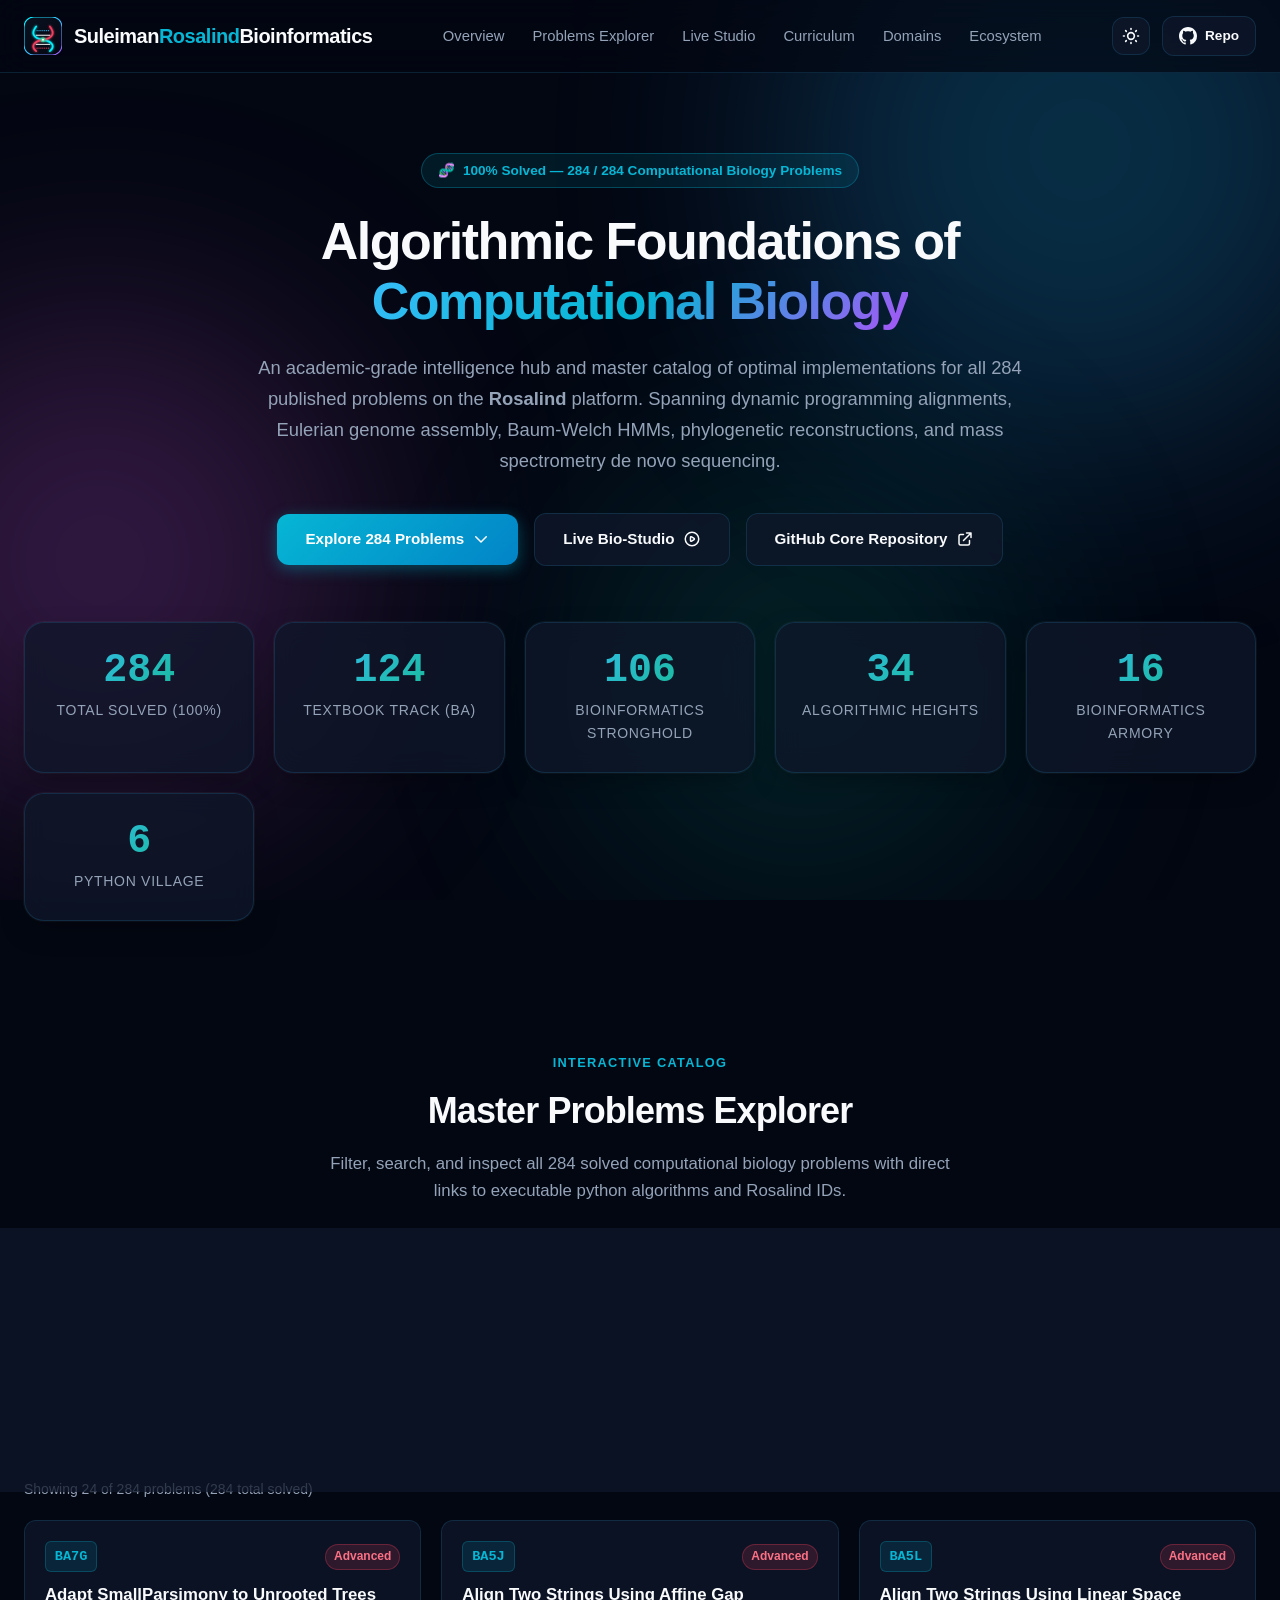
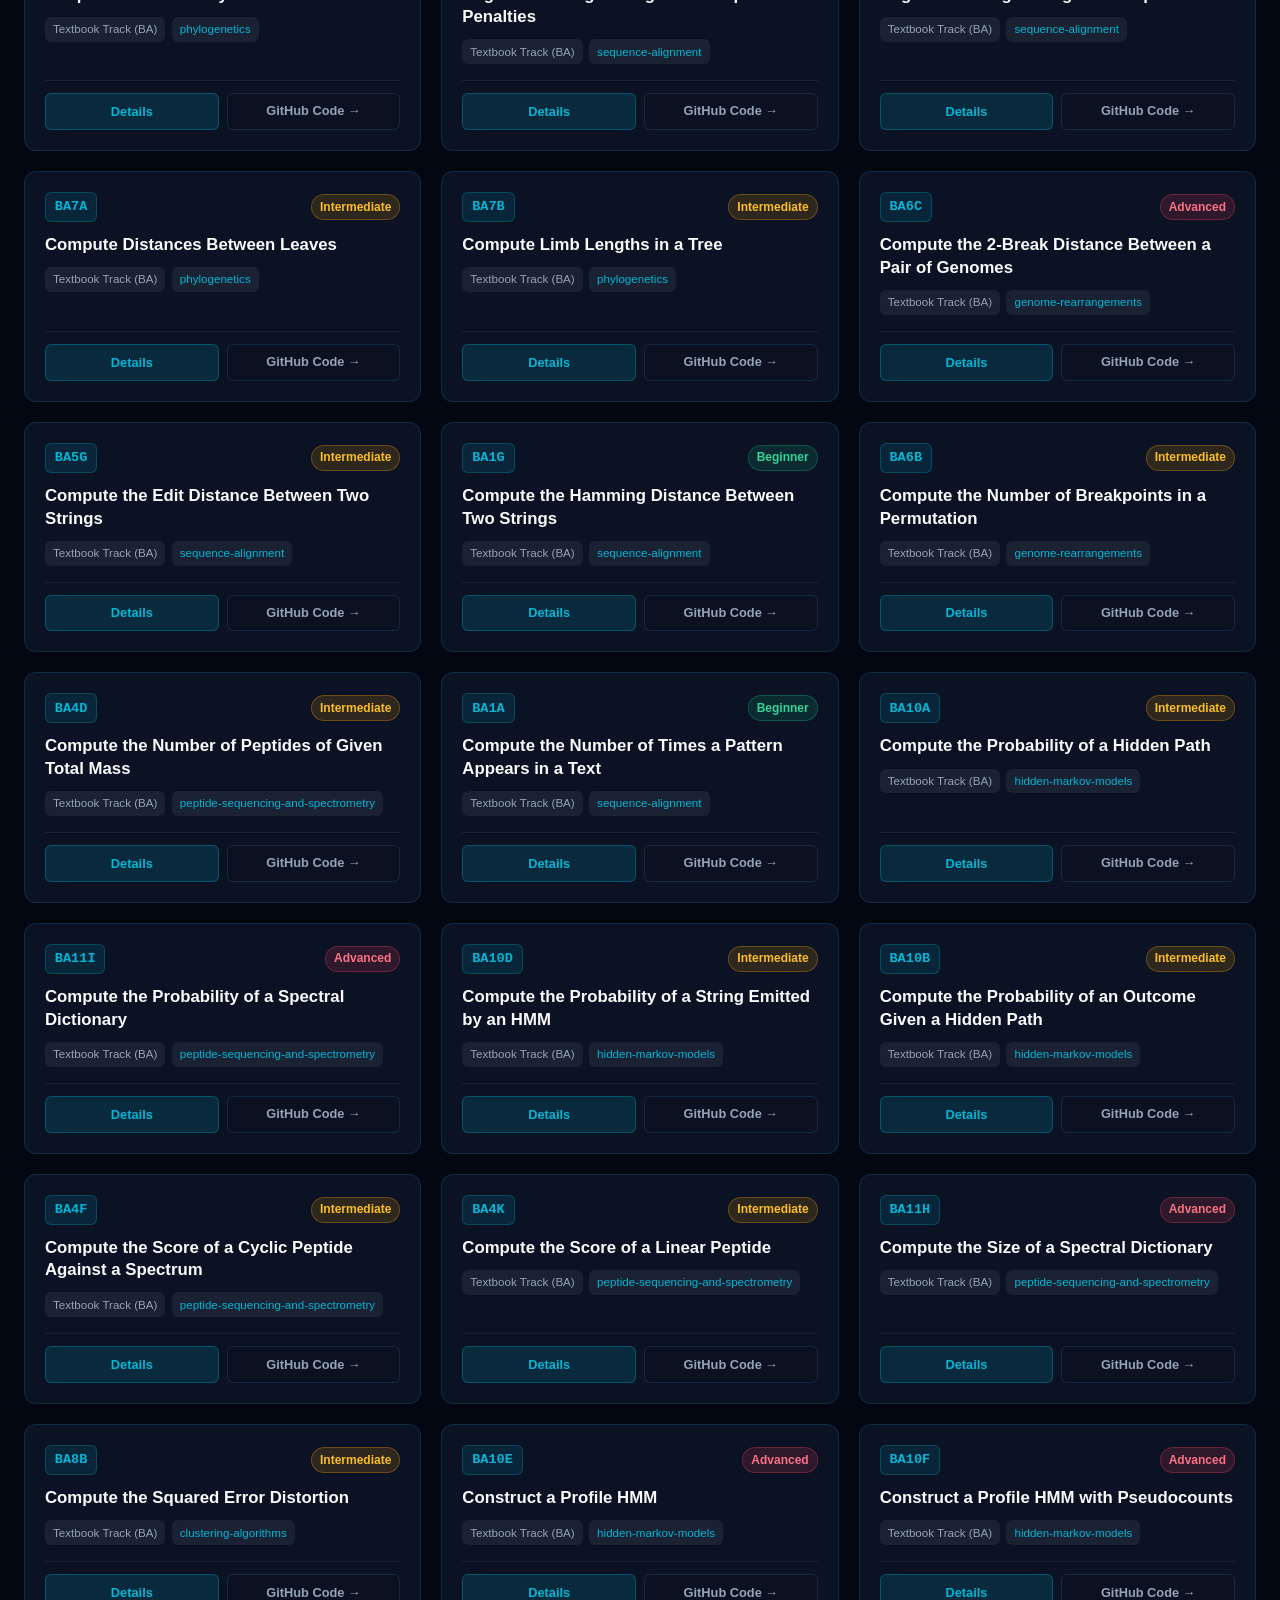
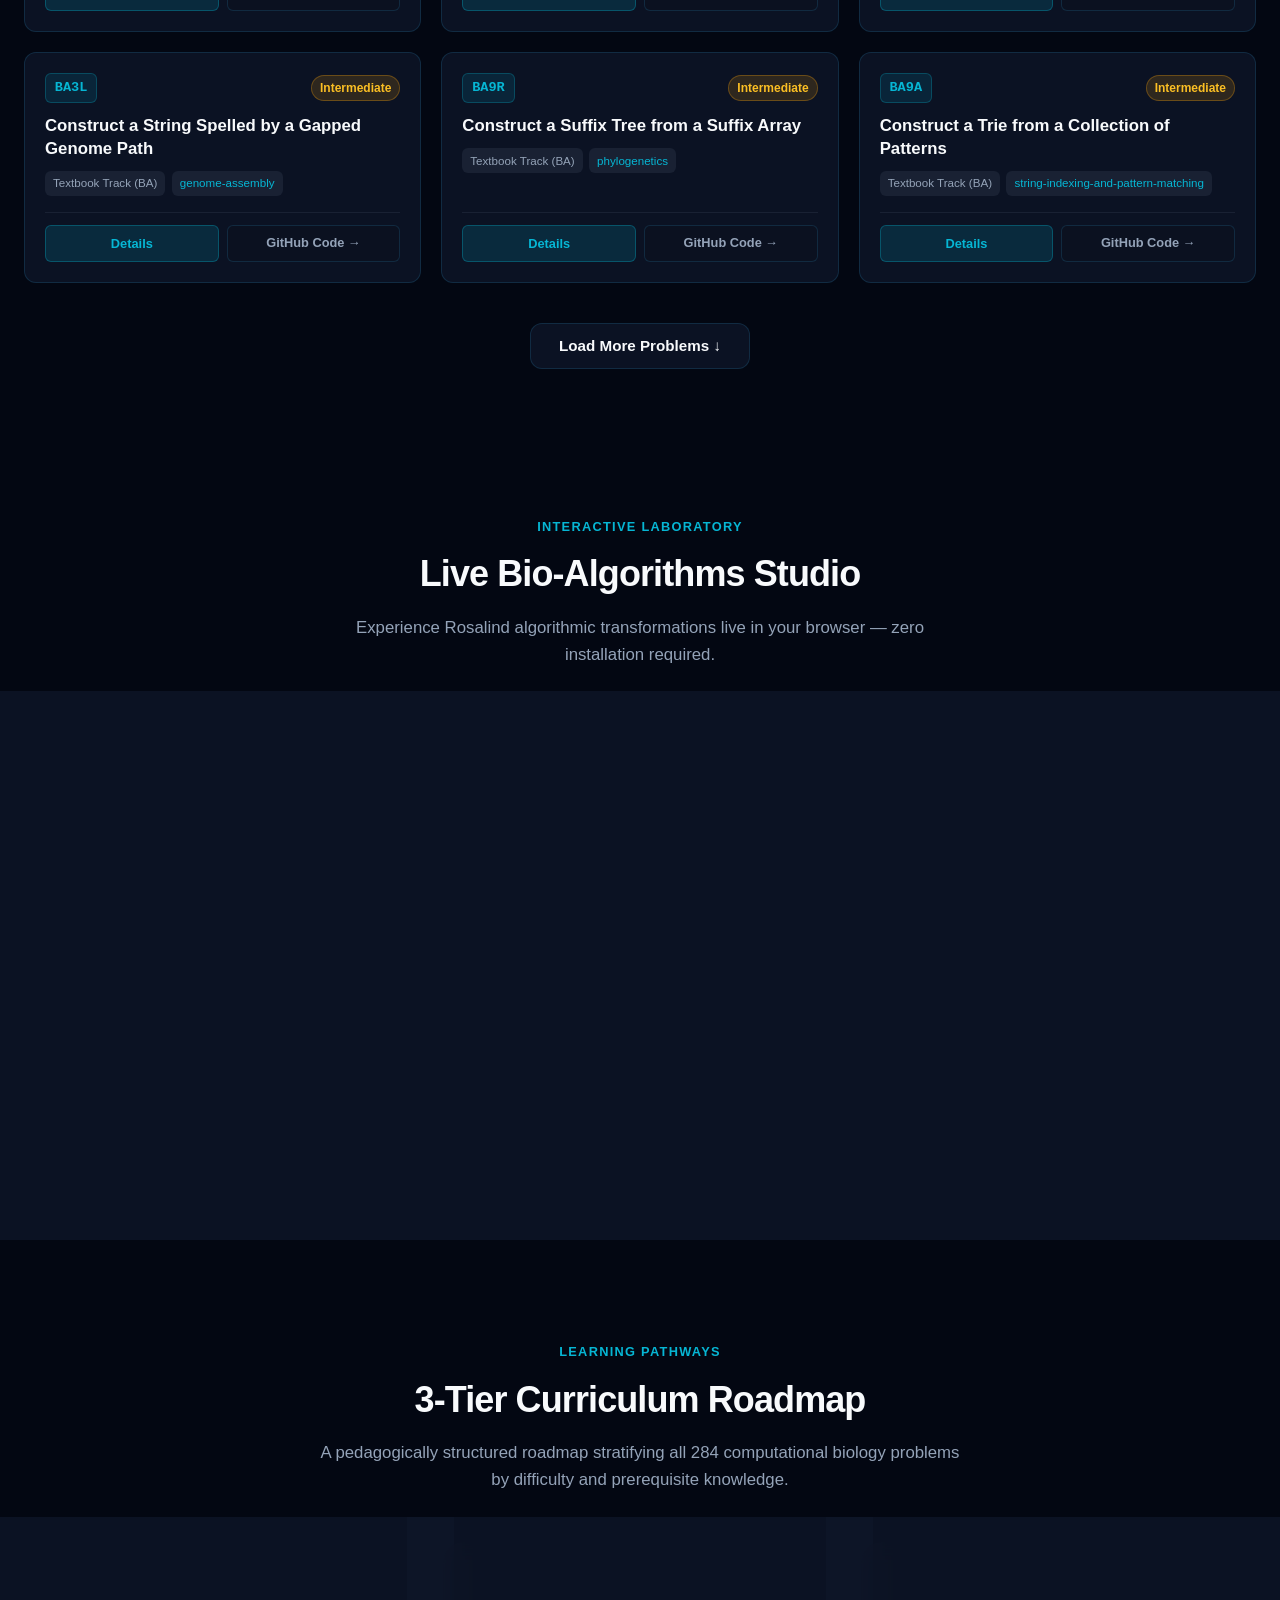
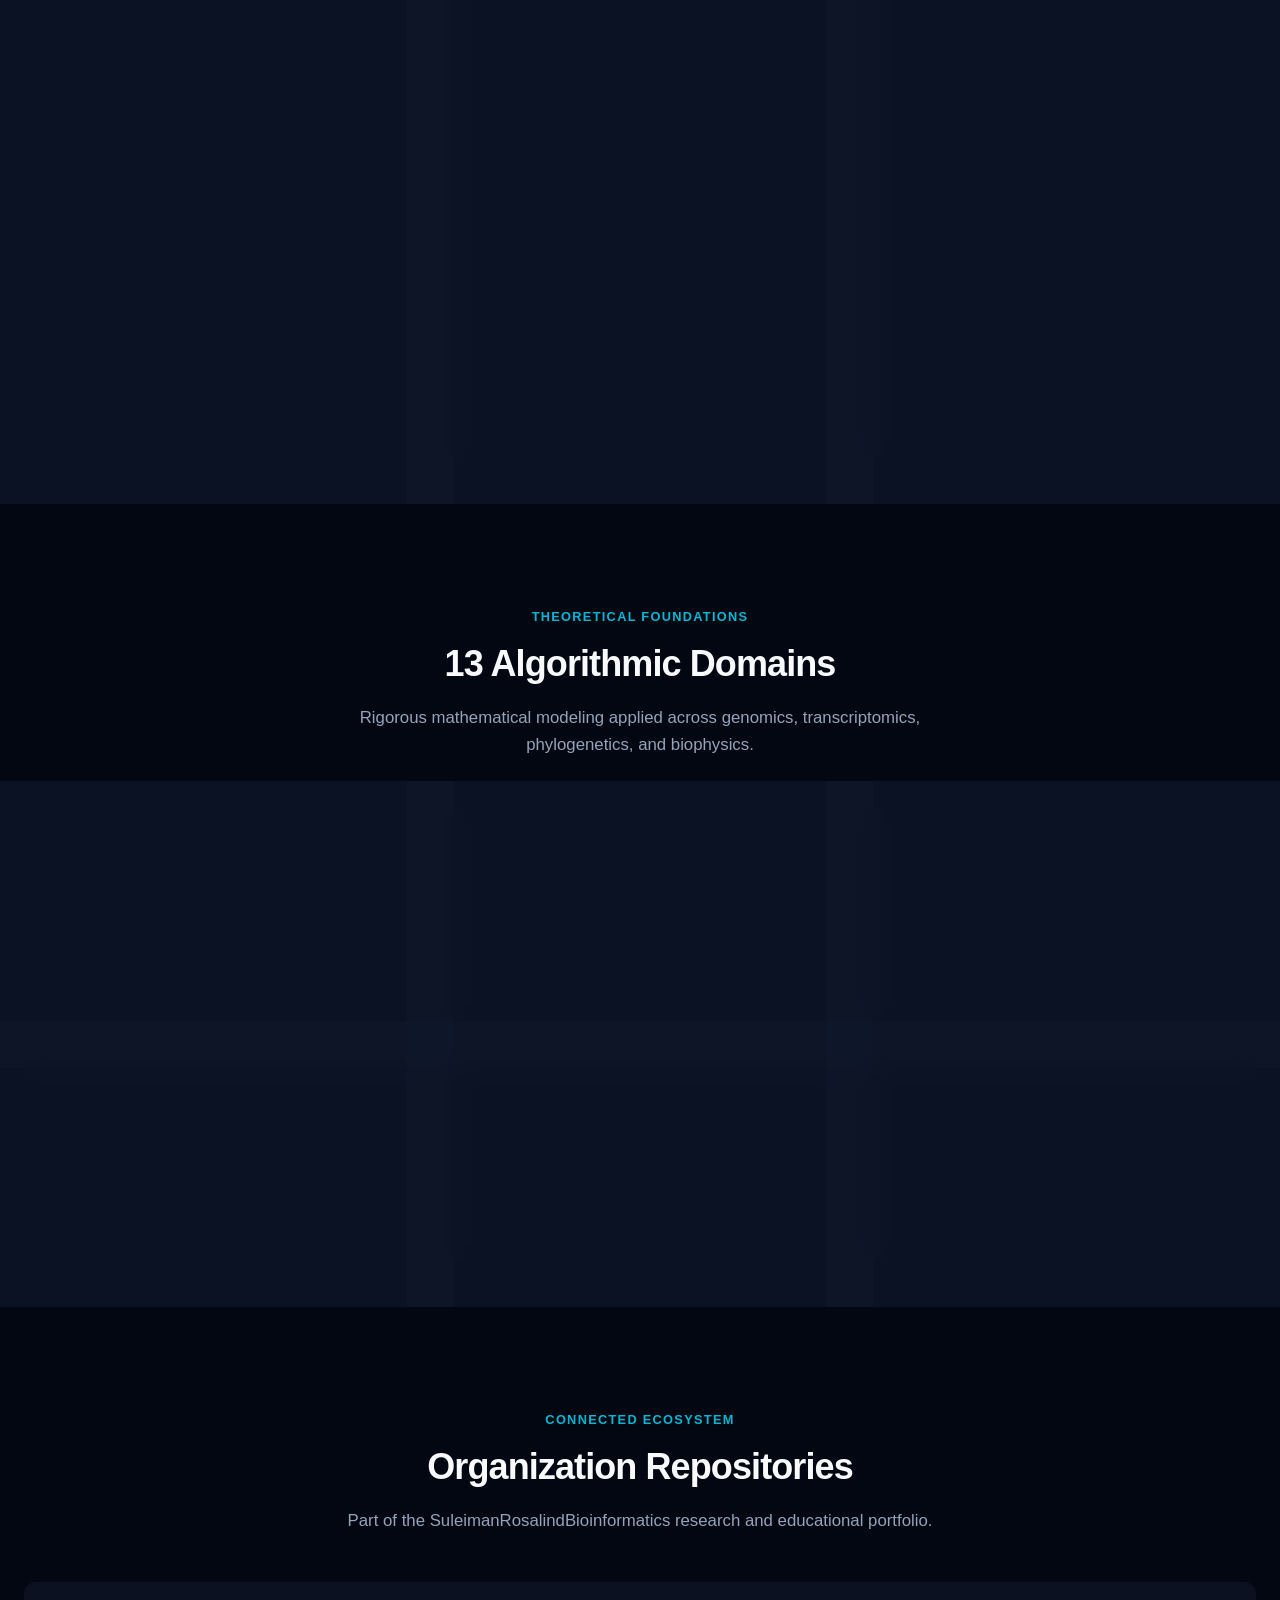
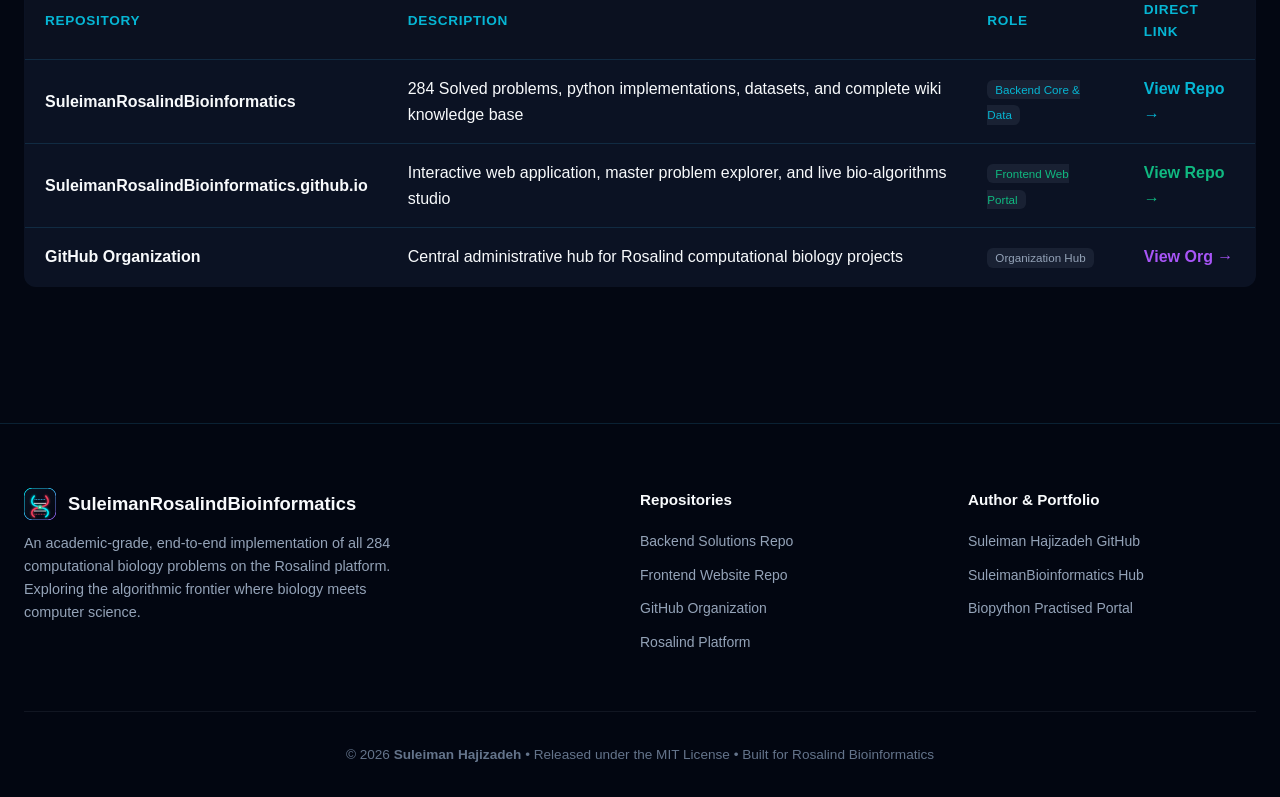
==== index.html @ 71e970ef "feat: initial commit of SuleimanRosalindBioinformatics interactive web portal" ====
<!DOCTYPE html>
<html lang="en" data-theme="dark">
<head>
  <meta charset="UTF-8" />
  <meta name="viewport" content="width=device-width, initial-scale=1.0" />
  <title>SuleimanRosalindBioinformatics | Algorithmic Foundations of Computational Biology</title>
  
  <meta name="description" content="Academic-grade solutions to all 284 published computational biology problems on the Rosalind platform — dynamic programming, De Bruijn genome assembly, Baum-Welch HMMs, and mass spectrometry." />
  <meta name="keywords" content="Rosalind, Bioinformatics, Computational Biology, Algorithms, Dynamic Programming, Sequence Alignment, Genome Assembly, Hidden Markov Models, Phylogenetics, Python, Suleiman Hajizadeh" />
  <meta name="author" content="Suleiman Hajizadeh" />

  <!-- Open Graph / Meta -->
  <meta property="og:type" content="website" />
  <meta property="og:title" content="SuleimanRosalindBioinformatics | 284/284 Solved Problems" />
  <meta property="og:description" content="Academic-grade repository and interactive intelligence hub for all 284 Rosalind computational biology challenges." />
  <meta property="og:url" content="https://suleimanrosalindbioinformatics.github.io/" />
  <meta property="og:image" content="assets/logo.svg" />

  <!-- Icons -->
  <link rel="icon" type="image/svg+xml" href="favicon.svg" />
  <link rel="icon" type="image/png" sizes="64x64" href="favicon.png" />
  <link rel="apple-touch-icon" sizes="180x180" href="apple-touch-icon.png" />
  <link rel="manifest" href="manifest.json" />

  <!-- Stylesheet -->
  <link rel="stylesheet" href="css/style.css" />
</head>
<body>
  <!-- Ambient Atmosphere -->
  <div class="bg-atmosphere" aria-hidden="true">
    <div class="glow-orb orb-1"></div>
    <div class="glow-orb orb-2"></div>
    <div class="glow-orb orb-3"></div>
  </div>

  <!-- Header & Navigation -->
  <header class="navbar">
    <div class="container navbar-inner">
      <a href="#hero" class="brand-link" aria-label="SuleimanRosalindBioinformatics Home">
        <img src="assets/logo-icon.svg" alt="SuleimanRosalindBioinformatics Logo" class="brand-logo-img" />
        <span>Suleiman<span class="brand-accent">Rosalind</span>Bioinformatics</span>
      </a>

      <nav aria-label="Main Navigation">
        <ul class="nav-links">
          <li><a href="#overview" class="nav-link">Overview</a></li>
          <li><a href="#explorer" class="nav-link">Problems Explorer</a></li>
          <li><a href="#studio" class="nav-link">Live Studio</a></li>
          <li><a href="#curriculum" class="nav-link">Curriculum</a></li>
          <li><a href="#domains" class="nav-link">Domains</a></li>
          <li><a href="#ecosystem" class="nav-link">Ecosystem</a></li>
        </ul>
      </nav>

      <div class="nav-actions">
        <button id="theme-toggle" class="btn-icon" aria-label="Toggle Theme" title="Toggle Dark/Light Mode">
          <svg width="20" height="20" fill="none" stroke="currentColor" stroke-width="2" viewBox="0 0 24 24">
            <path stroke-linecap="round" stroke-linejoin="round" d="M12 3v1m0 16v1m9-9h-1M4 12H3m15.364 6.364l-.707-.707M6.343 6.343l-.707-.707m12.728 0l-.707.707M6.343 17.657l-.707.707M16 12a4 4 0 11-8 0 4 4 0 018 0z" />
          </svg>
        </button>
        <a href="https://github.com/SuleimanRosalindBioinformatics/SuleimanRosalindBioinformatics" target="_blank" rel="noopener noreferrer" class="btn-secondary" style="padding: 0.5rem 1rem; font-size: 0.85rem;">
          <svg width="18" height="18" viewBox="0 0 24 24" fill="currentColor">
            <path d="M12 0C5.37 0 0 5.37 0 12c0 5.31 3.435 9.795 8.205 11.385.6.105.825-.255.825-.57 0-.285-.015-1.23-.015-2.235-3.015.555-3.795-.735-4.035-1.41-.135-.345-.72-1.41-1.23-1.695-.42-.225-1.02-.78-.015-.795.945-.015 1.62.87 1.845 1.23 1.08 1.815 2.805 1.305 3.495.99.105-.78.42-1.305.765-1.605-2.67-.3-5.46-1.335-5.46-5.925 0-1.305.465-2.385 1.23-3.225-.12-.3-.54-1.53.12-3.18 0 0 1.005-.315 3.3 1.23.96-.27 1.98-.405 3-.405s2.04.135 3 .405c2.295-1.56 3.3-1.23 3.3-1.23.66 1.65.24 2.88.12 3.18.765.84 1.23 1.905 1.23 3.225 0 4.605-2.805 5.625-5.475 5.925.435.375.81 1.095.81 2.22 0 1.605-.015 2.895-.015 3.3 0 .315.225.69.825.57A12.02 12.02 0 0024 12c0-6.63-5.37-12-12-12z"/>
          </svg>
          Repo
        </a>
      </div>
    </div>
  </header>

  <!-- Hero Section -->
  <main>
    <section id="hero" class="hero-section">
      <div class="container">
        <div class="hero-badge">
          <span>🧬</span>
          <span>100% Solved — 284 / 284 Computational Biology Problems</span>
        </div>

        <h1 class="hero-title">
          Algorithmic Foundations of<br>
          <span class="hero-title-gradient">Computational Biology</span>
        </h1>

        <p class="hero-subtitle">
          An academic-grade intelligence hub and master catalog of optimal implementations for all 284 published problems on the <strong>Rosalind</strong> platform. Spanning dynamic programming alignments, Eulerian genome assembly, Baum-Welch HMMs, phylogenetic reconstructions, and mass spectrometry de novo sequencing.
        </p>

        <div class="hero-actions">
          <a href="#explorer" class="btn-primary">
            <span>Explore 284 Problems</span>
            <svg width="18" height="18" fill="none" stroke="currentColor" stroke-width="2" viewBox="0 0 24 24">
              <path stroke-linecap="round" stroke-linejoin="round" d="M19 9l-7 7-7-7" />
            </svg>
          </a>
          <a href="#studio" class="btn-secondary">
            <span>Live Bio-Studio</span>
            <svg width="18" height="18" fill="none" stroke="currentColor" stroke-width="2" viewBox="0 0 24 24">
              <path stroke-linecap="round" stroke-linejoin="round" d="M14.752 11.168l-3.197-2.132A1 1 0 0010 9.87v4.263a1 1 0 001.555.832l3.197-2.132a1 1 0 000-1.664z" />
              <path stroke-linecap="round" stroke-linejoin="round" d="M21 12a9 9 0 11-18 0 9 9 0 0118 0z" />
            </svg>
          </a>
          <a href="https://github.com/SuleimanRosalindBioinformatics/SuleimanRosalindBioinformatics" target="_blank" rel="noopener noreferrer" class="btn-secondary">
            <span>GitHub Core Repository</span>
            <svg width="18" height="18" fill="none" stroke="currentColor" stroke-width="2" viewBox="0 0 24 24">
              <path stroke-linecap="round" stroke-linejoin="round" d="M10 6H6a2 2 0 00-2 2v10a2 2 0 002 2h10a2 2 0 002-2v-4M14 4h6m0 0v6m0-6L10 14" />
            </svg>
          </a>
        </div>

        <!-- Stats Grid -->
        <div id="overview" class="stats-grid">
          <div class="stat-card">
            <div class="stat-number">284</div>
            <div class="stat-label">Total Solved (100%)</div>
          </div>
          <div class="stat-card">
            <div class="stat-number">124</div>
            <div class="stat-label">Textbook Track (BA)</div>
          </div>
          <div class="stat-card">
            <div class="stat-number">106</div>
            <div class="stat-label">Bioinformatics Stronghold</div>
          </div>
          <div class="stat-card">
            <div class="stat-number">34</div>
            <div class="stat-label">Algorithmic Heights</div>
          </div>
          <div class="stat-card">
            <div class="stat-number">16</div>
            <div class="stat-label">Bioinformatics Armory</div>
          </div>
          <div class="stat-card">
            <div class="stat-number">6</div>
            <div class="stat-label">Python Village</div>
          </div>
        </div>
      </div>
    </section>

    <!-- Explorer Section -->
    <section id="explorer" class="section">
      <div class="container">
        <div class="section-header">
          <span class="section-tag">Interactive Catalog</span>
          <h2 class="section-title">Master Problems Explorer</h2>
          <p class="section-subtitle">
            Filter, search, and inspect all 284 solved computational biology problems with direct links to executable python algorithms and Rosalind IDs.
          </p>
        </div>

        <!-- Explorer Controls -->
        <div class="explorer-controls">
          <div class="search-box-wrapper">
            <svg class="search-icon" width="20" height="20" fill="none" stroke="currentColor" stroke-width="2" viewBox="0 0 24 24">
              <path stroke-linecap="round" stroke-linejoin="round" d="M21 21l-6-6m2-5a7 7 0 11-14 0 7 7 0 0114 0z" />
            </svg>
            <input type="text" id="search-filter" class="search-input" placeholder="Search by ID (e.g., BA1A, GC, FIB, LCS), title, or algorithm domain..." />
          </div>

          <div class="filter-row">
            <div class="filter-group">
              <button class="filter-btn track-btn active" data-track="all">All Tracks</button>
              <button class="filter-btn track-btn" data-track="Textbook Track (BA)">Textbook (BA)</button>
              <button class="filter-btn track-btn" data-track="Bioinformatics Stronghold">Stronghold</button>
              <button class="filter-btn track-btn" data-track="Algorithmic Heights">Heights</button>
              <button class="filter-btn track-btn" data-track="Bioinformatics Armory">Armory</button>
              <button class="filter-btn track-btn" data-track="Python Village">Village</button>
            </div>

            <div class="filter-group">
              <button class="filter-btn tier-btn active" data-tier="all">All Tiers</button>
              <button class="filter-btn tier-btn" data-tier="Beginner">🟢 Beginner</button>
              <button class="filter-btn tier-btn" data-tier="Intermediate">🟡 Intermediate</button>
              <button class="filter-btn tier-btn" data-tier="Advanced">🔴 Advanced</button>
            </div>

            <div class="filter-group">
              <select id="domain-select" class="filter-select">
                <option value="all">All Domains (13 Categories)</option>
                <option value="sequence-alignment">Sequence Alignment & DP</option>
                <option value="genome-assembly">Genome Assembly & De Bruijn</option>
                <option value="motif-finding">Motif Discovery</option>
                <option value="phylogenetics">Phylogenetics & Trees</option>
                <option value="hidden-markov-models">Hidden Markov Models</option>
                <option value="string-indexing-and-pattern-matching">String Indexing & FM-Index</option>
                <option value="peptide-sequencing-and-spectrometry">Mass Spectrometry & Peptides</option>
                <option value="genome-rearrangements">Genome Rearrangements</option>
                <option value="clustering-algorithms">Clustering & EM</option>
                <option value="population-genetics-and-combinatorics">Population Genetics</option>
                <option value="graph-and-sorting-algorithms">Graph & Sorting Algorithms</option>
                <option value="bioinformatics-armory">Bioinformatics Armory</option>
                <option value="python-village-and-utilities">Python Village</option>
              </select>
            </div>
          </div>
        </div>

        <div class="results-meta">
          <span id="results-count">Loading problem database...</span>
        </div>

        <!-- Problems Grid Container -->
        <div id="problems-grid" class="problems-grid">
          <!-- Populated by app.js -->
        </div>

        <div id="load-more-wrapper" class="load-more-wrapper" style="display: none;">
          <button id="load-more-btn" class="btn-secondary">Load More Problems &darr;</button>
        </div>
      </div>
    </section>

    <!-- Live Bio-Studio Section -->
    <section id="studio" class="section">
      <div class="container">
        <div class="section-header">
          <span class="section-tag">Interactive Laboratory</span>
          <h2 class="section-title">Live Bio-Algorithms Studio</h2>
          <p class="section-subtitle">
            Experience Rosalind algorithmic transformations live in your browser — zero installation required.
          </p>
        </div>

        <div class="studio-card">
          <div class="studio-tabs">
            <button class="studio-tab-btn active" data-tab="tab-dogma">🧬 Central Dogma</button>
            <button class="studio-tab-btn" data-tab="tab-skew">📈 GC Skew & OriC</button>
            <button class="studio-tab-btn" data-tab="tab-ham">⚡ Hamming & Ti/Tv</button>
            <button class="studio-tab-btn" data-tab="tab-align">🎯 Global DP Alignment</button>
            <button class="studio-tab-btn" data-tab="tab-pal">🔍 Restriction Palindromes</button>
          </div>

          <!-- Tab 1: Central Dogma -->
          <div id="tab-dogma" class="studio-pane active">
            <label class="input-label" for="dogma-input">DNA Nucleotide Sequence (A, C, G, T):</label>
            <textarea id="dogma-input" class="studio-textarea" placeholder="Paste DNA sequence...">ATGGCCATGGCGCCCAGAACTGAGATCAATAGTACCCGTATTAACGGGTGA</textarea>
            <div class="studio-btn-row">
              <button id="btn-run-dogma" class="btn-primary">Execute Transformation</button>
            </div>
            <div class="output-panel">
              <div class="output-title">Transformation Results</div>
              <div id="dogma-output">Click "Execute Transformation" to transcribe, reverse complement, and translate.</div>
            </div>
          </div>

          <!-- Tab 2: GC Skew -->
          <div id="tab-skew" class="studio-pane">
            <label class="input-label" for="skew-input">Bacterial Genome Fragment (for OriC origin of replication finding):</label>
            <textarea id="skew-input" class="studio-textarea" placeholder="Paste genomic sequence...">CATGGGTATGATTGAACGTCTGTACGTTAAGCAATCGTTTCCGAAACGTCAGTCGACTGTAACCGTAAGCT</textarea>
            <div class="studio-btn-row">
              <button id="btn-run-skew" class="btn-primary">Compute GC Skew Curve</button>
            </div>
            <div class="output-panel">
              <div class="output-title">GC Skew Profile (G - C) / (G + C)</div>
              <div id="skew-output">Click "Compute GC Skew Curve" to render replication origin trajectory.</div>
            </div>
          </div>

          <!-- Tab 3: Hamming -->
          <div id="tab-ham" class="studio-pane">
            <div style="display:grid; grid-template-columns:1fr 1fr; gap:1rem; margin-bottom:1rem;">
              <div>
                <label class="input-label" for="ham-s1">Sequence 1:</label>
                <textarea id="ham-s1" class="studio-textarea" style="min-height:75px;">GAGCCTACTAACGGGAT</textarea>
              </div>
              <div>
                <label class="input-label" for="ham-s2">Sequence 2:</label>
                <textarea id="ham-s2" class="studio-textarea" style="min-height:75px;">CATCGTAATGACGGCCT</textarea>
              </div>
            </div>
            <div class="studio-btn-row">
              <button id="btn-run-ham" class="btn-primary">Calculate Hamming Distance & Transitions</button>
            </div>
            <div class="output-panel">
              <div class="output-title">Point Mutation Breakdown</div>
              <div id="ham-output">Click button to compute point mutations, transitions, transversions, and Ti/Tv ratio.</div>
            </div>
          </div>

          <!-- Tab 4: Dynamic Programming Alignment -->
          <div id="tab-align" class="studio-pane">
            <div style="display:grid; grid-template-columns:1fr 1fr; gap:1rem; margin-bottom:1rem;">
              <div>
                <label class="input-label" for="align-s1">Sequence 1 (&le; 25 bp):</label>
                <input id="align-s1" class="search-input" value="PLEASANTLY" />
              </div>
              <div>
                <label class="input-label" for="align-s2">Sequence 2 (&le; 25 bp):</label>
                <input id="align-s2" class="search-input" value="MEANLY" />
              </div>
            </div>
            <div class="studio-btn-row">
              <button id="btn-run-align" class="btn-primary">Compute Needleman-Wunsch Alignment</button>
            </div>
            <div class="output-panel">
              <div class="output-title">Alignment & Traceback Matrix</div>
              <div id="align-output">Click button to execute global dynamic programming alignment.</div>
            </div>
          </div>

          <!-- Tab 5: Palindrome -->
          <div id="tab-pal" class="studio-pane">
            <label class="input-label" for="pal-input">DNA Sequence for Restriction Site Search:</label>
            <textarea id="pal-input" class="studio-textarea" placeholder="Paste DNA sequence...">TCAATGCATGCGGGTCTATATGCAT</textarea>
            <div class="studio-btn-row">
              <button id="btn-run-pal" class="btn-primary">Scan Reverse Palindromes (Len 4-12)</button>
            </div>
            <div class="output-panel">
              <div class="output-title">Identified Restriction Sites</div>
              <div id="pal-output">Click button to locate palindromic restriction endonuclease recognition sites.</div>
            </div>
          </div>
        </div>
      </div>
    </section>

    <!-- Curriculum Section -->
    <section id="curriculum" class="section">
      <div class="container">
        <div class="section-header">
          <span class="section-tag">Learning Pathways</span>
          <h2 class="section-title">3-Tier Curriculum Roadmap</h2>
          <p class="section-subtitle">
            A pedagogically structured roadmap stratifying all 284 computational biology problems by difficulty and prerequisite knowledge.
          </p>
        </div>

        <div class="roadmap-grid">
          <div class="roadmap-card">
            <span class="roadmap-tier-tag tier-Beginner">🟢 Beginner Tier • 51 Problems</span>
            <h3>Foundational Genomics</h3>
            <p class="roadmap-desc">
              Mastery of central dogma transformations, string parsing, frequency counting, Mendelian probability, and Python standard data structures.
            </p>
            <ul class="roadmap-list">
              <li>DNA Transcription, Reverse Complement, GC Skew</li>
              <li>Mendelian Inheritance & Expected Offspring</li>
              <li>Point Mutations & Hamming Distance</li>
              <li>Rosalind Armory FASTQ Quality Filtering</li>
              <li>Python Village syntax & file manipulation</li>
            </ul>
          </div>

          <div class="roadmap-card">
            <span class="roadmap-tier-tag tier-Intermediate">🟡 Intermediate Tier • 196 Problems</span>
            <h3>Core Algorithms & DP</h3>
            <p class="roadmap-desc">
              Dynamic programming alignments, Eulerian graph de novo genome assembly, motif finding heuristics, and distance-based phylogenetics.
            </p>
            <ul class="roadmap-list">
              <li>Needleman-Wunsch, Smith-Waterman & Affine Gaps</li>
              <li>Hirschberg Linear-Space Alignment ($O(|v|+|w|)$)</li>
              <li>De Bruijn Graphs & Eulerian Walk Assembly</li>
              <li>Median String, Gibbs Sampler & Randomized Motif Search</li>
              <li>Additive Phylogeny, UPGMA & Neighbor-Joining</li>
            </ul>
          </div>

          <div class="roadmap-card">
            <span class="roadmap-tier-tag tier-Advanced">🔴 Advanced Tier • 37 Problems</span>
            <h3>Complex Stochastic Modeling</h3>
            <p class="roadmap-desc">
              Baum-Welch Expectation-Maximization for HMMs, mass spectrometry spectral dictionaries, 2-break genome synteny distances, and suffix trees.
            </p>
            <ul class="roadmap-list">
              <li>Baum-Welch Parameter Estimation & Profile HMMs</li>
              <li>De Novo Peptide Sequencing from Mass Spectra</li>
              <li>Genome Rearrangements (2-Break & Reversal Distances)</li>
              <li>Suffix Trees & Burrows-Wheeler Transform Matching</li>
              <li>Catalan Numbers & RNA Secondary Structures</li>
            </ul>
          </div>
        </div>
      </div>
    </section>

    <!-- Domains Section -->
    <section id="domains" class="section">
      <div class="container">
        <div class="section-header">
          <span class="section-tag">Theoretical Foundations</span>
          <h2 class="section-title">13 Algorithmic Domains</h2>
          <p class="section-subtitle">
            Rigorous mathematical modeling applied across genomics, transcriptomics, phylogenetics, and biophysics.
          </p>
        </div>

        <div class="roadmap-grid">
          <div class="stat-card" style="text-align:left;">
            <div style="font-size:1.75rem; margin-bottom:0.5rem;">⚡</div>
            <h4 style="font-size:1.15rem; margin-bottom:0.5rem;">Sequence Alignment</h4>
            <p style="color:var(--text-muted); font-size:0.875rem;">
              Dynamic programming recurrences, BLOSUM62/PAM250 scoring matrices, Hirschberg divide-and-conquer linear space, and affine gap models.
            </p>
          </div>

          <div class="stat-card" style="text-align:left;">
            <div style="font-size:1.75rem; margin-bottom:0.5rem;">🧬</div>
            <h4 style="font-size:1.15rem; margin-bottom:0.5rem;">Genome Assembly</h4>
            <p style="color:var(--text-muted); font-size:0.875rem;">
              Eulerian cycles and paths over De Bruijn graphs ($O(E)$), k-mer spectrums, and paired-read de novo reconstructions.
            </p>
          </div>

          <div class="stat-card" style="text-align:left;">
            <div style="font-size:1.75rem; margin-bottom:0.5rem;">🎲</div>
            <h4 style="font-size:1.15rem; margin-bottom:0.5rem;">Hidden Markov Models</h4>
            <p style="color:var(--text-muted); font-size:0.875rem;">
              Viterbi dynamic programming decoding, Forward-Backward emission calculations, Baum-Welch EM parameter training, and Profile HMMs.
            </p>
          </div>

          <div class="stat-card" style="text-align:left;">
            <div style="font-size:1.75rem; margin-bottom:0.5rem;">🌳</div>
            <h4 style="font-size:1.15rem; margin-bottom:0.5rem;">Phylogenetics</h4>
            <p style="color:var(--text-muted); font-size:0.875rem;">
              Distance-based phylogeny (UPGMA, Neighbor-Joining), Small Parsimony (Fitch/Sankoff), Large Parsimony tree space search, and Newick syntax.
            </p>
          </div>

          <div class="stat-card" style="text-align:left;">
            <div style="font-size:1.75rem; margin-bottom:0.5rem;">🧪</div>
            <h4 style="font-size:1.15rem; margin-bottom:0.5rem;">Mass Spectrometry</h4>
            <p style="color:var(--text-muted); font-size:0.875rem;">
              Cyclopeptide scoring, spectral convolution, PSM dictionary generation, and de novo peptide identification from MS/MS spectra.
            </p>
          </div>

          <div class="stat-card" style="text-align:left;">
            <div style="font-size:1.75rem; margin-bottom:0.5rem;">🔄</div>
            <h4 style="font-size:1.15rem; margin-bottom:0.5rem;">Genome Rearrangements</h4>
            <p style="color:var(--text-muted); font-size:0.875rem;">
              Synteny block breakpoint graphs, 2-break genome operations ($d(P, Q) = n - c$), and reversal distance algorithms.
            </p>
          </div>
        </div>
      </div>
    </section>

    <!-- Ecosystem Section -->
    <section id="ecosystem" class="section">
      <div class="container">
        <div class="section-header">
          <span class="section-tag">Connected Ecosystem</span>
          <h2 class="section-title">Organization Repositories</h2>
          <p class="section-subtitle">
            Part of the SuleimanRosalindBioinformatics research and educational portfolio.
          </p>
        </div>

        <table class="ecosystem-table">
          <thead>
            <tr>
              <th>Repository</th>
              <th>Description</th>
              <th>Role</th>
              <th>Direct Link</th>
            </tr>
          </thead>
          <tbody>
            <tr>
              <td><strong>SuleimanRosalindBioinformatics</strong></td>
              <td>284 Solved problems, python implementations, datasets, and complete wiki knowledge base</td>
              <td><span class="tag-pill" style="color:var(--cyan-primary);">Backend Core & Data</span></td>
              <td><a href="https://github.com/SuleimanRosalindBioinformatics/SuleimanRosalindBioinformatics" target="_blank" rel="noopener noreferrer" style="color:var(--cyan-primary); font-weight:600;">View Repo &rarr;</a></td>
            </tr>
            <tr>
              <td><strong>SuleimanRosalindBioinformatics.github.io</strong></td>
              <td>Interactive web application, master problem explorer, and live bio-algorithms studio</td>
              <td><span class="tag-pill" style="color:var(--green-primary);">Frontend Web Portal</span></td>
              <td><a href="https://github.com/SuleimanRosalindBioinformatics/SuleimanRosalindBioinformatics.github.io" target="_blank" rel="noopener noreferrer" style="color:var(--green-primary); font-weight:600;">View Repo &rarr;</a></td>
            </tr>
            <tr>
              <td><strong>GitHub Organization</strong></td>
              <td>Central administrative hub for Rosalind computational biology projects</td>
              <td><span class="tag-pill">Organization Hub</span></td>
              <td><a href="https://github.com/SuleimanRosalindBioinformatics" target="_blank" rel="noopener noreferrer" style="color:var(--purple-primary); font-weight:600;">View Org &rarr;</a></td>
            </tr>
          </tbody>
        </table>
      </div>
    </section>
  </main>

  <!-- Problem Inspection Modal -->
  <div id="problem-modal" class="modal-overlay">
    <div class="modal-content">
      <button id="modal-close" class="modal-close-btn" aria-label="Close modal">&times;</button>
      <div id="modal-body">
        <!-- Injected by app.js -->
      </div>
    </div>
  </div>

  <!-- Footer -->
  <footer class="footer">
    <div class="container">
      <div class="footer-grid">
        <div class="footer-brand">
          <div style="display:flex; align-items:center; gap:0.75rem; margin-bottom:0.5rem;">
            <img src="assets/logo-icon.svg" alt="Logo" style="width:32px; height:32px; border-radius:6px;" />
            <span style="font-weight:700; font-size:1.15rem;">SuleimanRosalindBioinformatics</span>
          </div>
          <p>
            An academic-grade, end-to-end implementation of all 284 computational biology problems on the Rosalind platform. Exploring the algorithmic frontier where biology meets computer science.
          </p>
        </div>

        <div class="footer-col">
          <h4>Repositories</h4>
          <ul>
            <li><a href="https://github.com/SuleimanRosalindBioinformatics/SuleimanRosalindBioinformatics" target="_blank" rel="noopener noreferrer">Backend Solutions Repo</a></li>
            <li><a href="https://github.com/SuleimanRosalindBioinformatics/SuleimanRosalindBioinformatics.github.io" target="_blank" rel="noopener noreferrer">Frontend Website Repo</a></li>
            <li><a href="https://github.com/SuleimanRosalindBioinformatics" target="_blank" rel="noopener noreferrer">GitHub Organization</a></li>
            <li><a href="http://rosalind.info/" target="_blank" rel="noopener noreferrer">Rosalind Platform</a></li>
          </ul>
        </div>

        <div class="footer-col">
          <h4>Author & Portfolio</h4>
          <ul>
            <li><a href="https://github.com/SuleimanHajizadeh" target="_blank" rel="noopener noreferrer">Suleiman Hajizadeh GitHub</a></li>
            <li><a href="https://suleimanbioinformatics.github.io/" target="_blank" rel="noopener noreferrer">SuleimanBioinformatics Hub</a></li>
            <li><a href="https://suleimanbiopythonpractised.github.io/" target="_blank" rel="noopener noreferrer">Biopython Practised Portal</a></li>
          </ul>
        </div>
      </div>

      <div class="footer-bottom">
        <p>&copy; 2026 <strong>Suleiman Hajizadeh</strong> • Released under the MIT License • Built for Rosalind Bioinformatics</p>
      </div>
    </div>
  </footer>

  <!-- Scripts -->
  <script src="js/bio-studio.js"></script>
  <script src="js/app.js"></script>
</body>
</html>
---- css/style.css ----
/* ==========================================================================
   SuleimanRosalindBioinformatics - Design System & Modern Stylesheet
   ========================================================================== */

:root {
  --font-sans: -apple-system, BlinkMacSystemFont, "Segoe UI", Roboto, "Inter", -apple-system, sans-serif;
  --font-mono: "JetBrains Mono", ui-monospace, SFMono-Regular, Menlo, Monaco, Consolas, monospace;

  /* Color Palette - Dark Mode Default */
  --bg-main: #030712;
  --bg-card: rgba(15, 23, 42, 0.75);
  --bg-card-hover: rgba(30, 41, 59, 0.85);
  --bg-card-border: rgba(56, 189, 248, 0.15);
  --bg-input: #0b1120;
  --bg-modal: rgba(15, 23, 42, 0.95);

  --text-main: #f8fafc;
  --text-muted: #94a3b8;
  --text-subtle: #64748b;

  --cyan-primary: #06b6d4;
  --cyan-glow: rgba(6, 182, 212, 0.35);
  --green-primary: #10b981;
  --green-glow: rgba(16, 185, 129, 0.35);
  --amber-primary: #f59e0b;
  --rose-primary: #f43f5e;
  --purple-primary: #a855f7;

  --radius-sm: 6px;
  --radius-md: 12px;
  --radius-lg: 20px;
  --radius-full: 9999px;

  --shadow-card: 0 10px 30px -10px rgba(0, 0, 0, 0.5), 0 0 1px 1px rgba(255, 255, 255, 0.05);
  --shadow-glow: 0 0 25px var(--cyan-glow);

  --transition: all 0.25s cubic-bezier(0.16, 1, 0.3, 1);
}

[data-theme="light"] {
  --bg-main: #f8fafc;
  --bg-card: rgba(255, 255, 255, 0.85);
  --bg-card-hover: rgba(241, 245, 249, 0.95);
  --bg-card-border: rgba(14, 165, 233, 0.2);
  --bg-input: #ffffff;
  --bg-modal: rgba(255, 255, 255, 0.98);

  --text-main: #0f172a;
  --text-muted: #475569;
  --text-subtle: #94a3b8;

  --shadow-card: 0 10px 25px -5px rgba(0, 0, 0, 0.08), 0 0 1px 1px rgba(0, 0, 0, 0.05);
}

/* Base Reset */
*, *::before, *::after {
  box-sizing: border-box;
  margin: 0;
  padding: 0;
}

html {
  scroll-behavior: smooth;
  font-size: 16px;
}

body {
  font-family: var(--font-sans);
  background-color: var(--bg-main);
  color: var(--text-main);
  line-height: 1.6;
  min-height: 100vh;
  overflow-x: hidden;
  transition: background-color 0.3s ease, color 0.3s ease;
}

/* Ambient Atmosphere */
.bg-atmosphere {
  position: fixed;
  inset: 0;
  pointer-events: none;
  z-index: -1;
  overflow: hidden;
}

.glow-orb {
  position: absolute;
  border-radius: 50%;
  filter: blur(120px);
  opacity: 0.25;
  will-change: transform;
}

.orb-1 {
  width: 600px;
  height: 600px;
  background: radial-gradient(circle, #06b6d4, #3b82f6);
  top: -150px;
  right: -100px;
  animation: floatOrb 18s ease-in-out infinite alternate;
}

.orb-2 {
  width: 500px;
  height: 500px;
  background: radial-gradient(circle, #a855f7, #ec4899);
  bottom: 10%;
  left: -150px;
  animation: floatOrb 22s ease-in-out infinite alternate-reverse;
}

.orb-3 {
  width: 450px;
  height: 450px;
  background: radial-gradient(circle, #10b981, #06b6d4);
  top: 50%;
  left: 45%;
  opacity: 0.15;
}

@keyframes floatOrb {
  0% { transform: translateY(0) scale(1); }
  50% { transform: translateY(60px) scale(1.08); }
  100% { transform: translateY(-40px) scale(0.95); }
}

/* Typography & Layout */
.container {
  max-width: 1280px;
  margin: 0 auto;
  padding: 0 1.5rem;
}

a {
  color: inherit;
  text-decoration: none;
}

/* Header & Navbar */
.navbar {
  position: sticky;
  top: 0;
  z-index: 50;
  backdrop-filter: blur(16px);
  -webkit-backdrop-filter: blur(16px);
  background: rgba(3, 7, 18, 0.7);
  border-bottom: 1px solid var(--bg-card-border);
  transition: var(--transition);
}

[data-theme="light"] .navbar {
  background: rgba(248, 250, 252, 0.85);
}

.navbar-inner {
  display: flex;
  align-items: center;
  justify-content: space-between;
  height: 4.5rem;
}

.brand-link {
  display: flex;
  align-items: center;
  gap: 0.75rem;
  font-weight: 700;
  font-size: 1.25rem;
  letter-spacing: -0.025em;
}

.brand-logo-img {
  width: 38px;
  height: 38px;
  border-radius: var(--radius-sm);
}

.brand-accent {
  color: var(--cyan-primary);
}

.nav-links {
  display: flex;
  align-items: center;
  gap: 1.75rem;
  list-style: none;
}

.nav-link {
  font-size: 0.925rem;
  font-weight: 500;
  color: var(--text-muted);
  transition: var(--transition);
  position: relative;
}

.nav-link:hover, .nav-link.active {
  color: var(--cyan-primary);
}

.nav-actions {
  display: flex;
  align-items: center;
  gap: 0.75rem;
}

.btn-icon {
  background: var(--bg-card);
  border: 1px solid var(--bg-card-border);
  color: var(--text-main);
  padding: 0.5rem;
  border-radius: var(--radius-md);
  cursor: pointer;
  display: flex;
  align-items: center;
  justify-content: center;
  transition: var(--transition);
}

.btn-icon:hover {
  border-color: var(--cyan-primary);
  color: var(--cyan-primary);
}

/* Hero Section */
.hero-section {
  padding: 5rem 0 3.5rem;
  text-align: center;
}

.hero-badge {
  display: inline-flex;
  align-items: center;
  gap: 0.5rem;
  padding: 0.35rem 1rem;
  border-radius: var(--radius-full);
  background: rgba(6, 182, 212, 0.1);
  border: 1px solid rgba(6, 182, 212, 0.3);
  color: var(--cyan-primary);
  font-size: 0.85rem;
  font-weight: 600;
  margin-bottom: 1.5rem;
}

.hero-title {
  font-size: 3.25rem;
  font-weight: 800;
  line-height: 1.15;
  letter-spacing: -0.03em;
  margin-bottom: 1.25rem;
}

.hero-title-gradient {
  background: linear-gradient(135deg, #38bdf8 0%, #06b6d4 50%, #a855f7 100%);
  -webkit-background-clip: text;
  -webkit-text-fill-color: transparent;
}

.hero-subtitle {
  font-size: 1.15rem;
  color: var(--text-muted);
  max-width: 800px;
  margin: 0 auto 2.25rem;
  line-height: 1.7;
}

.hero-actions {
  display: flex;
  align-items: center;
  justify-content: center;
  gap: 1rem;
  flex-wrap: wrap;
  margin-bottom: 3.5rem;
}

.btn-primary {
  display: inline-flex;
  align-items: center;
  gap: 0.5rem;
  padding: 0.85rem 1.75rem;
  background: linear-gradient(135deg, #06b6d4, #0284c7);
  color: #ffffff;
  font-weight: 600;
  font-size: 0.95rem;
  border-radius: var(--radius-md);
  border: none;
  cursor: pointer;
  box-shadow: 0 4px 15px rgba(6, 182, 212, 0.35);
  transition: var(--transition);
}

.btn-primary:hover {
  transform: translateY(-2px);
  box-shadow: 0 6px 20px rgba(6, 182, 212, 0.5);
}

.btn-secondary {
  display: inline-flex;
  align-items: center;
  gap: 0.5rem;
  padding: 0.85rem 1.75rem;
  background: var(--bg-card);
  border: 1px solid var(--bg-card-border);
  color: var(--text-main);
  font-weight: 600;
  font-size: 0.95rem;
  border-radius: var(--radius-md);
  cursor: pointer;
  transition: var(--transition);
}

.btn-secondary:hover {
  border-color: var(--cyan-primary);
  background: var(--bg-card-hover);
}

/* Stats Counter Grid */
.stats-grid {
  display: grid;
  grid-template-columns: repeat(auto-fit, minmax(200px, 1fr));
  gap: 1.25rem;
}

.stat-card {
  background: var(--bg-card);
  border: 1px solid var(--bg-card-border);
  border-radius: var(--radius-lg);
  padding: 1.75rem 1.25rem;
  text-align: center;
  box-shadow: var(--shadow-card);
  backdrop-filter: blur(12px);
  transition: var(--transition);
}

.stat-card:hover {
  transform: translateY(-4px);
  border-color: var(--cyan-primary);
}

.stat-number {
  font-size: 2.5rem;
  font-weight: 800;
  line-height: 1;
  font-family: var(--font-mono);
  background: linear-gradient(135deg, #38bdf8, #10b981);
  -webkit-background-clip: text;
  -webkit-text-fill-color: transparent;
  margin-bottom: 0.5rem;
}

.stat-label {
  font-size: 0.875rem;
  color: var(--text-muted);
  font-weight: 500;
  text-transform: uppercase;
  letter-spacing: 0.05em;
}

/* Section Header */
.section {
  padding: 4.5rem 0;
}

.section-header {
  text-align: center;
  margin-bottom: 3rem;
}

.section-tag {
  display: inline-block;
  font-size: 0.8rem;
  font-weight: 700;
  text-transform: uppercase;
  letter-spacing: 0.1em;
  color: var(--cyan-primary);
  margin-bottom: 0.5rem;
}

.section-title {
  font-size: 2.25rem;
  font-weight: 800;
  letter-spacing: -0.025em;
  margin-bottom: 0.75rem;
}

.section-subtitle {
  color: var(--text-muted);
  font-size: 1.05rem;
  max-width: 650px;
  margin: 0 auto;
}

/* Explorer Section */
.explorer-controls {
  background: var(--bg-card);
  border: 1px solid var(--bg-card-border);
  border-radius: var(--radius-lg);
  padding: 1.5rem;
  margin-bottom: 2rem;
  box-shadow: var(--shadow-card);
  backdrop-filter: blur(12px);
}

.search-box-wrapper {
  position: relative;
  margin-bottom: 1.25rem;
}

.search-icon {
  position: absolute;
  left: 1rem;
  top: 50%;
  transform: translateY(-50%);
  color: var(--text-subtle);
  pointer-events: none;
}

.search-input {
  width: 100%;
  padding: 0.85rem 1rem 0.85rem 2.85rem;
  background: var(--bg-input);
  border: 1px solid var(--bg-card-border);
  border-radius: var(--radius-md);
  color: var(--text-main);
  font-size: 0.95rem;
  font-family: inherit;
  transition: var(--transition);
}

.search-input:focus {
  outline: none;
  border-color: var(--cyan-primary);
  box-shadow: 0 0 0 3px rgba(6, 182, 212, 0.2);
}

.filter-row {
  display: flex;
  flex-wrap: wrap;
  gap: 0.75rem;
  align-items: center;
  justify-content: space-between;
}

.filter-group {
  display: flex;
  flex-wrap: wrap;
  gap: 0.5rem;
  align-items: center;
}

.filter-btn {
  background: var(--bg-input);
  border: 1px solid var(--bg-card-border);
  color: var(--text-muted);
  font-size: 0.825rem;
  font-weight: 600;
  padding: 0.45rem 0.9rem;
  border-radius: var(--radius-sm);
  cursor: pointer;
  transition: var(--transition);
}

.filter-btn:hover {
  color: var(--text-main);
  border-color: var(--cyan-primary);
}

.filter-btn.active {
  background: var(--cyan-primary);
  color: #030712;
  border-color: var(--cyan-primary);
  font-weight: 700;
}

.filter-select {
  background: var(--bg-input);
  border: 1px solid var(--bg-card-border);
  color: var(--text-main);
  font-size: 0.825rem;
  padding: 0.45rem 1rem;
  border-radius: var(--radius-sm);
  cursor: pointer;
  outline: none;
}

.results-meta {
  display: flex;
  justify-content: space-between;
  align-items: center;
  margin-bottom: 1.25rem;
  font-size: 0.875rem;
  color: var(--text-muted);
}

/* Problems Grid */
.problems-grid {
  display: grid;
  grid-template-columns: repeat(auto-fill, minmax(360px, 1fr));
  gap: 1.25rem;
}

.problem-card {
  background: var(--bg-card);
  border: 1px solid var(--bg-card-border);
  border-radius: var(--radius-md);
  padding: 1.25rem;
  display: flex;
  flex-direction: column;
  justify-content: space-between;
  transition: var(--transition);
  cursor: pointer;
  position: relative;
  overflow: hidden;
}

.problem-card:hover {
  transform: translateY(-3px);
  border-color: var(--cyan-primary);
  box-shadow: 0 10px 25px -5px rgba(6, 182, 212, 0.15);
}

.card-top {
  display: flex;
  align-items: center;
  justify-content: space-between;
  margin-bottom: 0.75rem;
}

.problem-id {
  font-family: var(--font-mono);
  font-weight: 700;
  font-size: 0.85rem;
  padding: 0.2rem 0.55rem;
  background: rgba(6, 182, 212, 0.12);
  color: var(--cyan-primary);
  border-radius: var(--radius-sm);
  border: 1px solid rgba(6, 182, 212, 0.25);
}

.badge-tier {
  font-size: 0.75rem;
  font-weight: 600;
  padding: 0.15rem 0.5rem;
  border-radius: var(--radius-full);
}

.tier-Beginner {
  background: rgba(16, 185, 129, 0.15);
  color: #34d399;
  border: 1px solid rgba(16, 185, 129, 0.3);
}

.tier-Intermediate {
  background: rgba(245, 158, 11, 0.15);
  color: #fbbf24;
  border: 1px solid rgba(245, 158, 11, 0.3);
}

.tier-Advanced {
  background: rgba(244, 63, 94, 0.15);
  color: #fb7185;
  border: 1px solid rgba(244, 63, 94, 0.3);
}

.problem-title {
  font-size: 1.05rem;
  font-weight: 700;
  margin-bottom: 0.65rem;
  line-height: 1.35;
}

.problem-meta {
  display: flex;
  flex-wrap: wrap;
  gap: 0.4rem;
  margin-bottom: 1rem;
}

.tag-pill {
  font-size: 0.725rem;
  padding: 0.2rem 0.5rem;
  background: rgba(148, 163, 184, 0.1);
  color: var(--text-muted);
  border-radius: var(--radius-sm);
}

.card-actions {
  display: flex;
  gap: 0.5rem;
  margin-top: auto;
  padding-top: 0.75rem;
  border-top: 1px solid rgba(148, 163, 184, 0.1);
}

.card-btn {
  flex: 1;
  text-align: center;
  padding: 0.45rem 0.75rem;
  font-size: 0.8rem;
  font-weight: 600;
  border-radius: var(--radius-sm);
  transition: var(--transition);
}

.card-btn-primary {
  background: rgba(6, 182, 212, 0.15);
  color: var(--cyan-primary);
  border: 1px solid rgba(6, 182, 212, 0.3);
}

.card-btn-primary:hover {
  background: var(--cyan-primary);
  color: #030712;
}

.card-btn-code {
  background: var(--bg-input);
  color: var(--text-muted);
  border: 1px solid var(--bg-card-border);
}

.card-btn-code:hover {
  color: var(--text-main);
  border-color: var(--cyan-primary);
}

/* Pagination / Load More */
.load-more-wrapper {
  text-align: center;
  margin-top: 2.5rem;
}

/* Studio Section */
.studio-card {
  background: var(--bg-card);
  border: 1px solid var(--bg-card-border);
  border-radius: var(--radius-lg);
  padding: 2rem;
  box-shadow: var(--shadow-card);
  backdrop-filter: blur(16px);
}

.studio-tabs {
  display: flex;
  gap: 0.5rem;
  border-bottom: 1px solid var(--bg-card-border);
  padding-bottom: 1rem;
  margin-bottom: 1.75rem;
  overflow-x: auto;
}

.studio-tab-btn {
  padding: 0.6rem 1.25rem;
  background: transparent;
  border: 1px solid transparent;
  border-radius: var(--radius-md);
  color: var(--text-muted);
  font-size: 0.9rem;
  font-weight: 600;
  cursor: pointer;
  white-space: nowrap;
  transition: var(--transition);
}

.studio-tab-btn:hover {
  color: var(--text-main);
  background: var(--bg-input);
}

.studio-tab-btn.active {
  background: rgba(6, 182, 212, 0.15);
  color: var(--cyan-primary);
  border-color: rgba(6, 182, 212, 0.3);
}

.studio-pane {
  display: none;
}

.studio-pane.active {
  display: block;
}

.input-label {
  display: block;
  font-size: 0.85rem;
  font-weight: 600;
  color: var(--text-muted);
  margin-bottom: 0.5rem;
}

.studio-textarea {
  width: 100%;
  min-height: 110px;
  background: var(--bg-input);
  border: 1px solid var(--bg-card-border);
  border-radius: var(--radius-md);
  padding: 0.75rem 1rem;
  color: var(--text-main);
  font-family: var(--font-mono);
  font-size: 0.9rem;
  resize: vertical;
  margin-bottom: 1rem;
}

.studio-textarea:focus {
  outline: none;
  border-color: var(--cyan-primary);
}

.studio-btn-row {
  display: flex;
  gap: 0.75rem;
  margin-bottom: 1.5rem;
  flex-wrap: wrap;
}

.output-panel {
  background: var(--bg-input);
  border: 1px solid var(--bg-card-border);
  border-radius: var(--radius-md);
  padding: 1.25rem;
  font-family: var(--font-mono);
  font-size: 0.875rem;
}

.output-title {
  font-size: 0.8rem;
  font-weight: 700;
  text-transform: uppercase;
  color: var(--cyan-primary);
  margin-bottom: 0.75rem;
}

/* Roadmap Grid */
.roadmap-grid {
  display: grid;
  grid-template-columns: repeat(auto-fit, minmax(340px, 1fr));
  gap: 1.5rem;
}

.roadmap-card {
  background: var(--bg-card);
  border: 1px solid var(--bg-card-border);
  border-radius: var(--radius-lg);
  padding: 2rem;
  box-shadow: var(--shadow-card);
  backdrop-filter: blur(12px);
  position: relative;
  overflow: hidden;
}

.roadmap-tier-tag {
  display: inline-block;
  font-size: 0.8rem;
  font-weight: 700;
  padding: 0.25rem 0.75rem;
  border-radius: var(--radius-full);
  margin-bottom: 1rem;
}

.roadmap-card h3 {
  font-size: 1.35rem;
  margin-bottom: 0.75rem;
}

.roadmap-desc {
  color: var(--text-muted);
  font-size: 0.925rem;
  margin-bottom: 1.25rem;
  line-height: 1.6;
}

.roadmap-list {
  list-style: none;
  font-size: 0.875rem;
}

.roadmap-list li {
  padding: 0.4rem 0;
  color: var(--text-muted);
  display: flex;
  align-items: center;
  gap: 0.5rem;
}

.roadmap-list li::before {
  content: "•";
  color: var(--cyan-primary);
  font-weight: bold;
}

/* Modal Drawer */
.modal-overlay {
  position: fixed;
  inset: 0;
  background: rgba(0, 0, 0, 0.75);
  backdrop-filter: blur(8px);
  z-index: 100;
  display: none;
  align-items: center;
  justify-content: center;
  padding: 1.5rem;
}

.modal-overlay.active {
  display: flex;
}

.modal-content {
  background: var(--bg-modal);
  border: 1px solid var(--bg-card-border);
  border-radius: var(--radius-lg);
  max-width: 650px;
  width: 100%;
  max-height: 90vh;
  overflow-y: auto;
  padding: 2.25rem;
  position: relative;
  box-shadow: 0 20px 50px rgba(0, 0, 0, 0.7);
}

.modal-close-btn {
  position: absolute;
  top: 1.25rem;
  right: 1.25rem;
  background: var(--bg-input);
  border: 1px solid var(--bg-card-border);
  color: var(--text-muted);
  width: 32px;
  height: 32px;
  border-radius: 50%;
  display: flex;
  align-items: center;
  justify-content: center;
  cursor: pointer;
  transition: var(--transition);
}

.modal-close-btn:hover {
  color: var(--text-main);
  border-color: var(--cyan-primary);
}

/* Ecosystem Table */
.ecosystem-table {
  width: 100%;
  border-collapse: collapse;
  margin-top: 1.5rem;
  background: var(--bg-card);
  border-radius: var(--radius-md);
  overflow: hidden;
  border: 1px solid var(--bg-card-border);
}

.ecosystem-table th, .ecosystem-table td {
  padding: 1rem 1.25rem;
  text-align: left;
  border-bottom: 1px solid var(--bg-card-border);
}

.ecosystem-table th {
  background: var(--bg-input);
  font-weight: 700;
  color: var(--cyan-primary);
  font-size: 0.85rem;
  text-transform: uppercase;
  letter-spacing: 0.05em;
}

/* Footer */
.footer {
  border-top: 1px solid var(--bg-card-border);
  background: rgba(3, 7, 18, 0.95);
  padding: 4rem 0 2rem;
  margin-top: 4rem;
}

.footer-grid {
  display: grid;
  grid-template-columns: 2fr 1fr 1fr;
  gap: 2.5rem;
  margin-bottom: 3rem;
}

.footer-brand p {
  color: var(--text-muted);
  font-size: 0.9rem;
  margin-top: 0.75rem;
  max-width: 400px;
}

.footer-col h4 {
  font-size: 0.95rem;
  font-weight: 700;
  margin-bottom: 1rem;
  color: var(--text-main);
}

.footer-col ul {
  list-style: none;
}

.footer-col li {
  margin-bottom: 0.5rem;
}

.footer-col a {
  color: var(--text-muted);
  font-size: 0.875rem;
  transition: var(--transition);
}

.footer-col a:hover {
  color: var(--cyan-primary);
}

.footer-bottom {
  text-align: center;
  border-top: 1px solid rgba(148, 163, 184, 0.1);
  padding-top: 2rem;
  color: var(--text-subtle);
  font-size: 0.85rem;
}

/* Responsive */
@media (max-width: 900px) {
  .hero-title { font-size: 2.5rem; }
  .footer-grid { grid-template-columns: 1fr; }
  .nav-links { display: none; }
}

@media (max-width: 640px) {
  .hero-title { font-size: 2rem; }
  .problems-grid { grid-template-columns: 1fr; }
  .studio-card { padding: 1.25rem; }
}
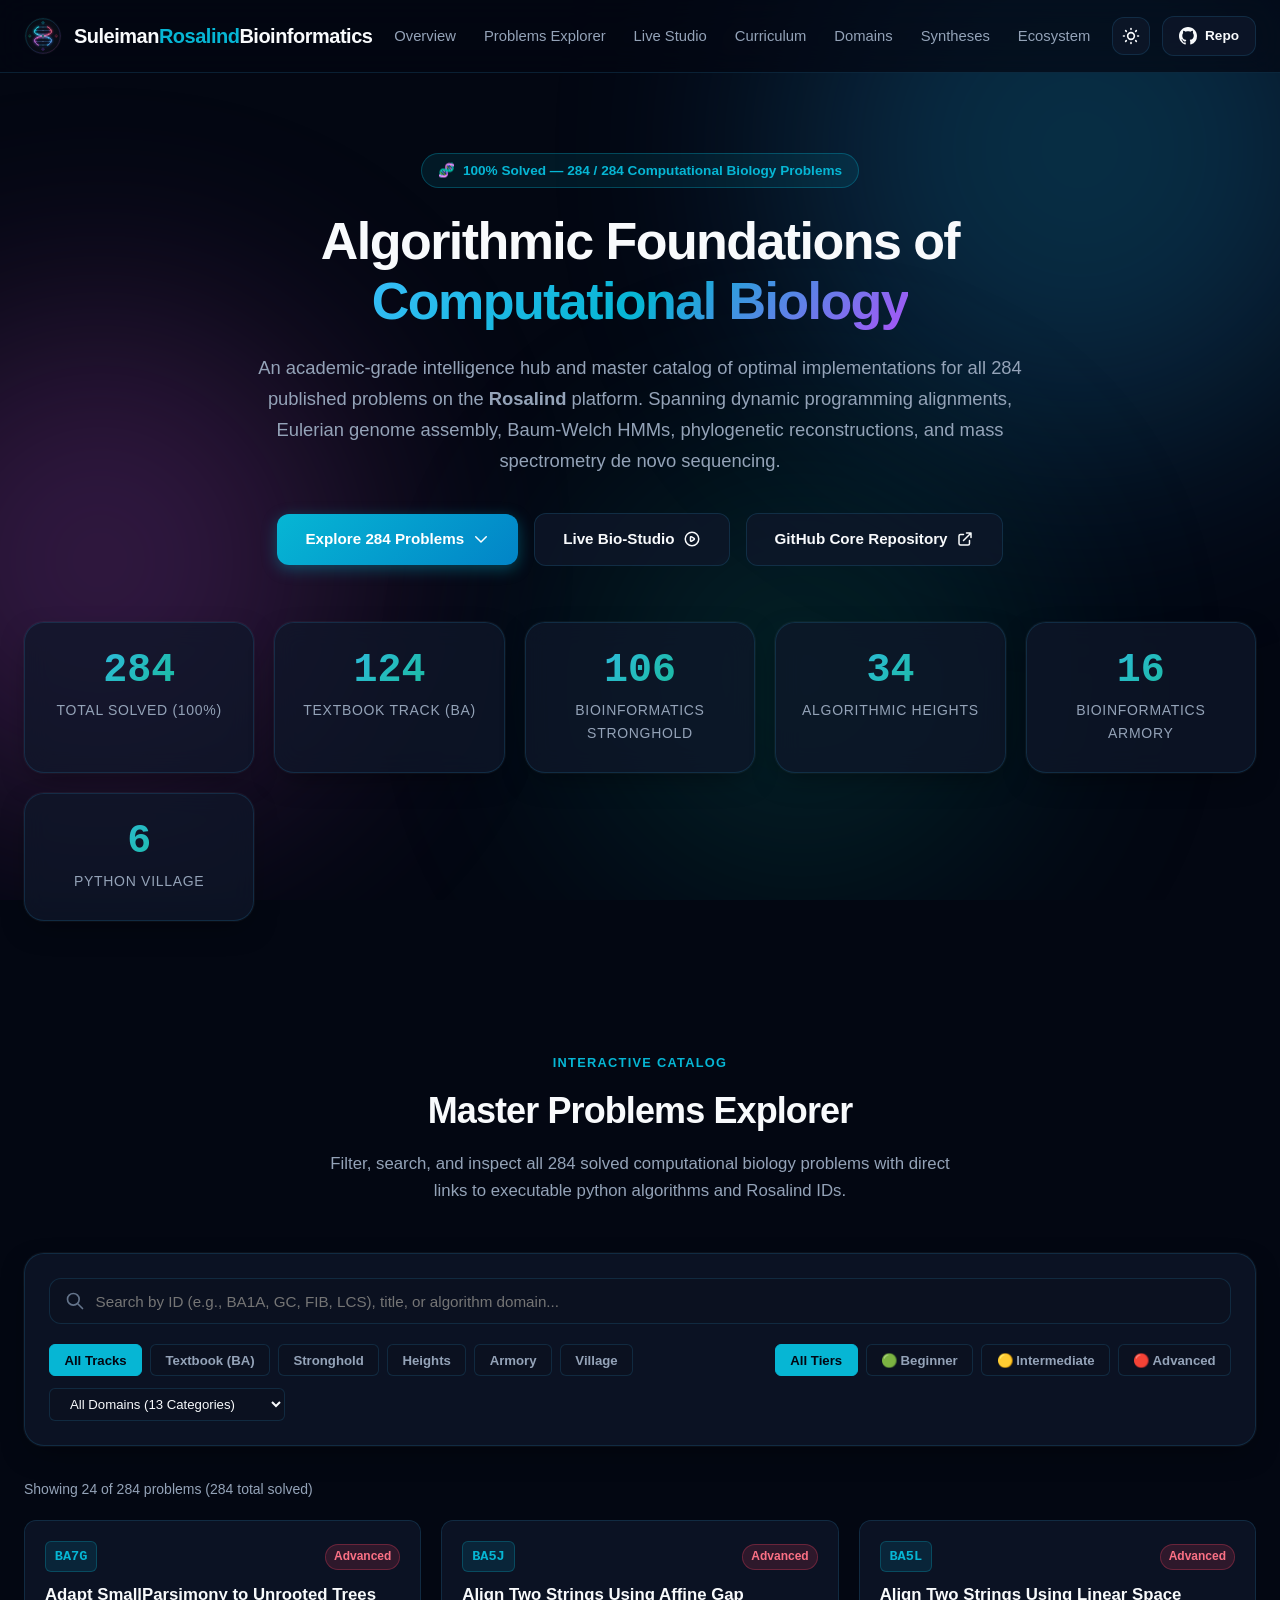
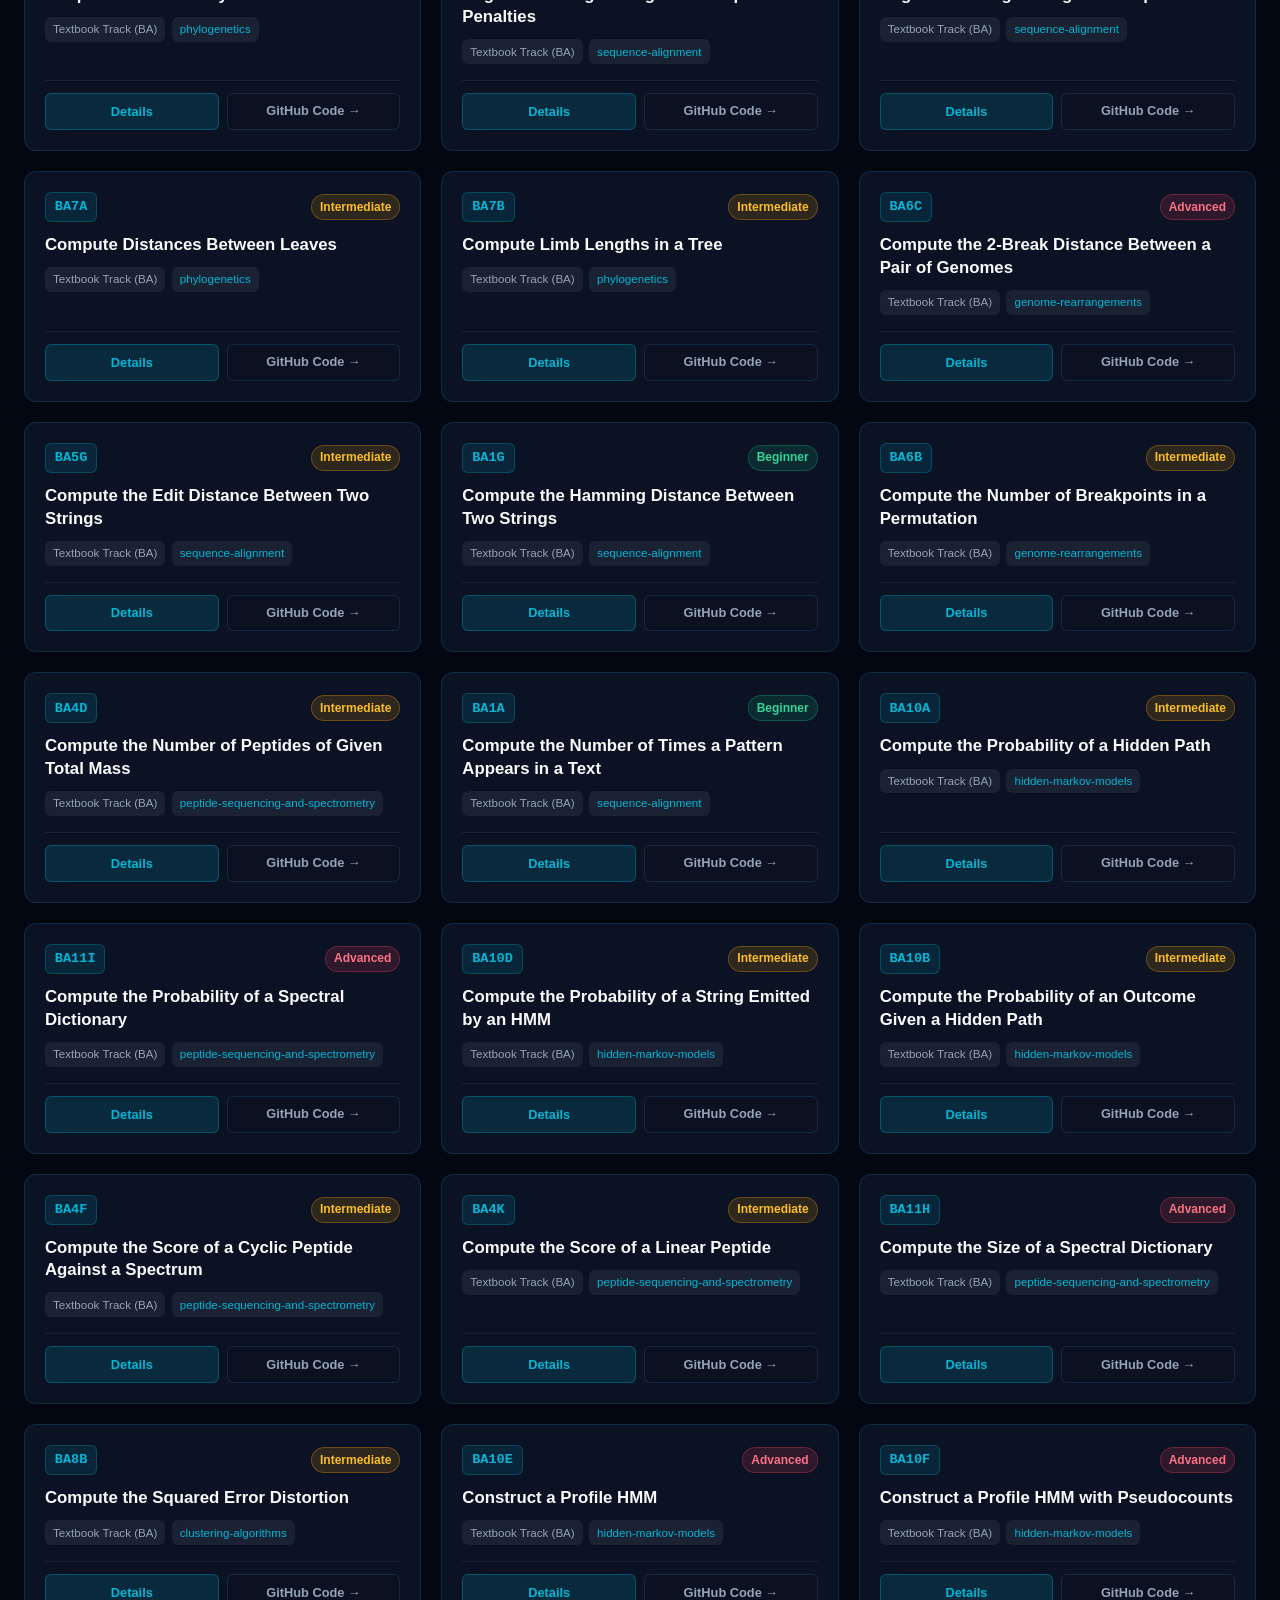
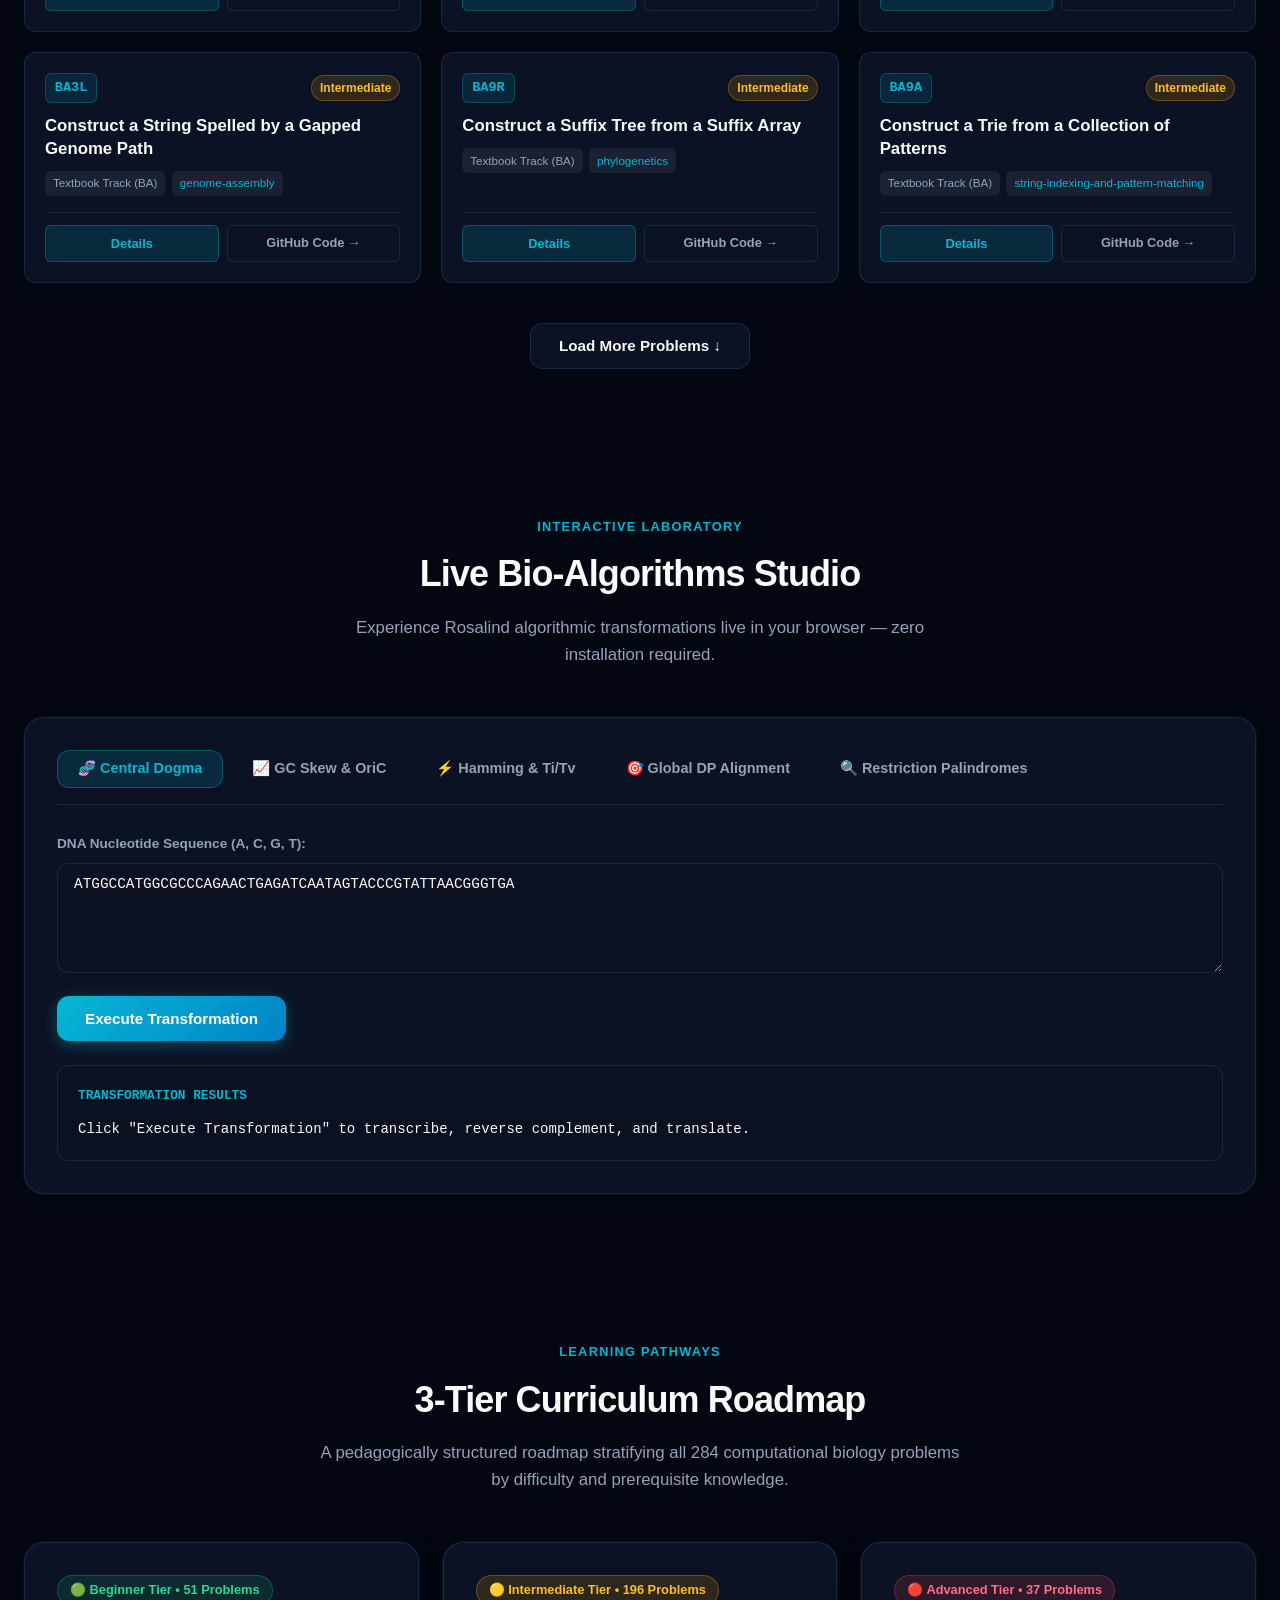
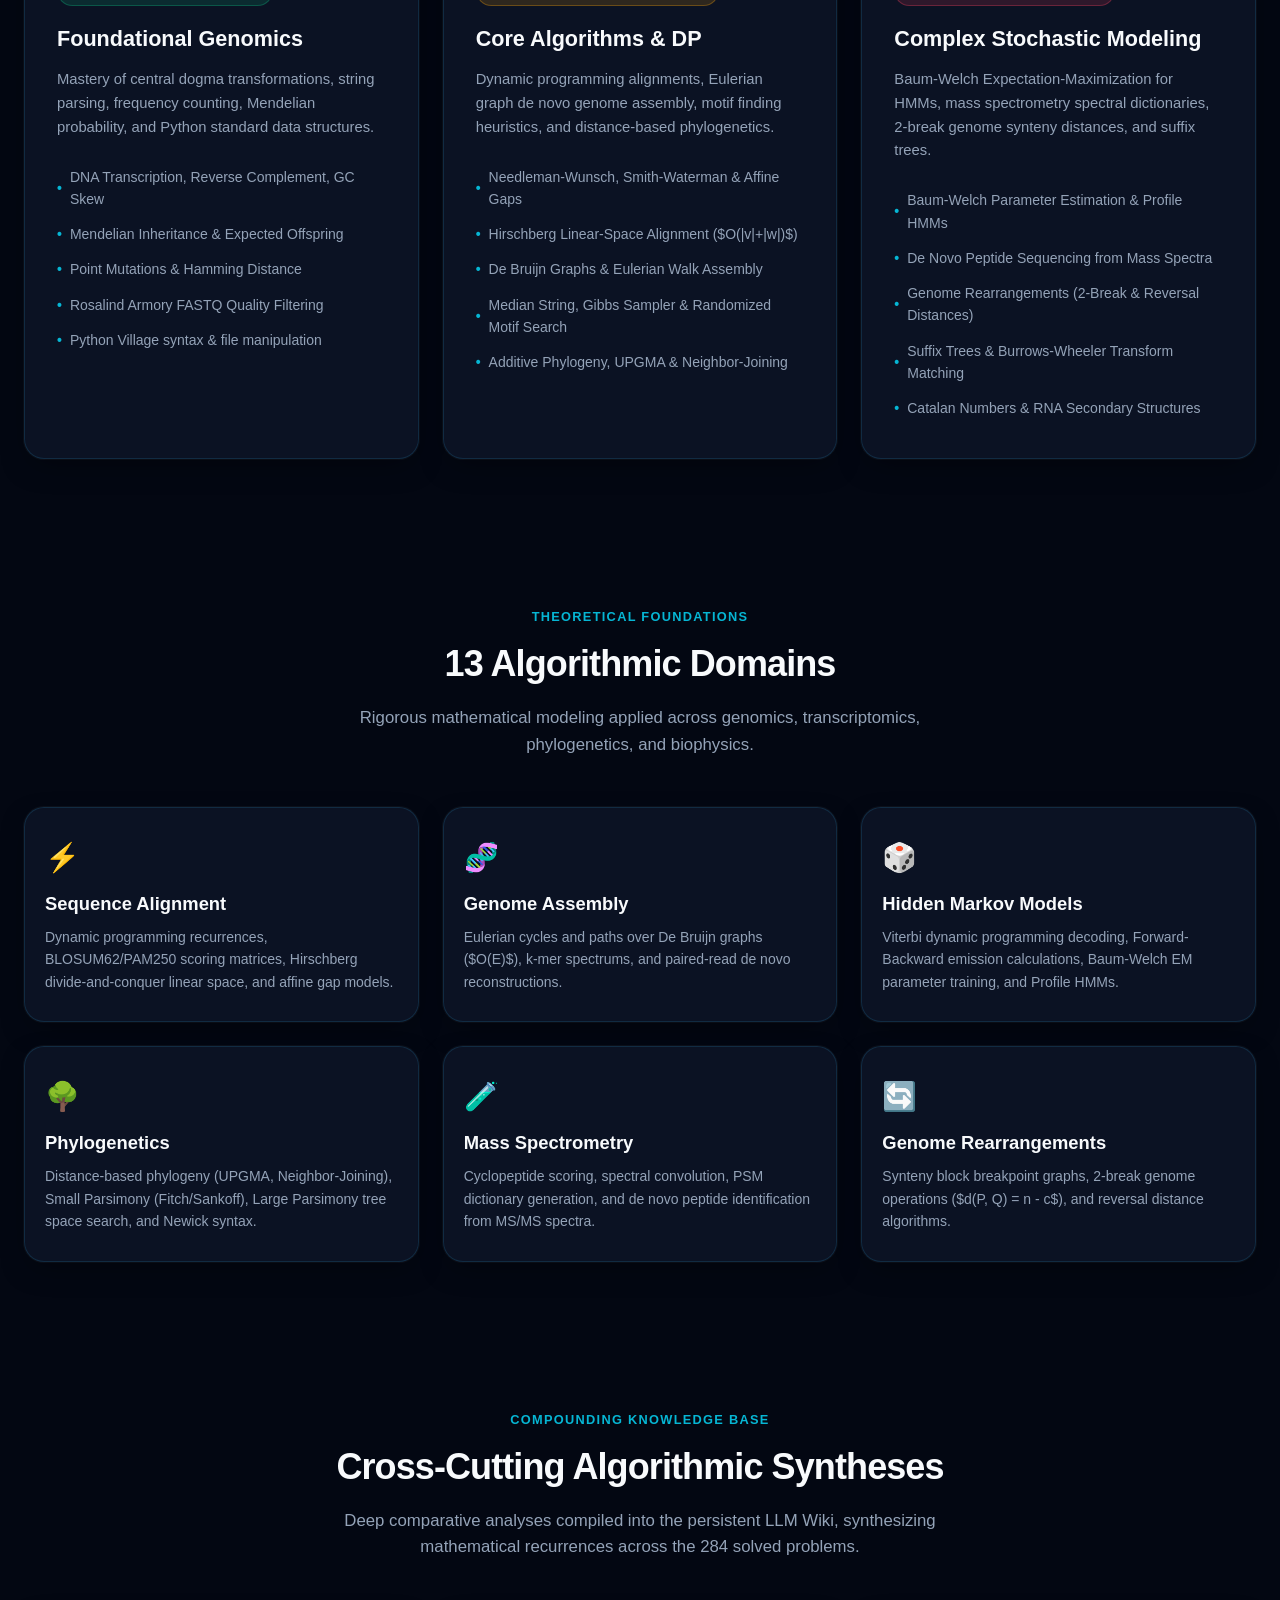
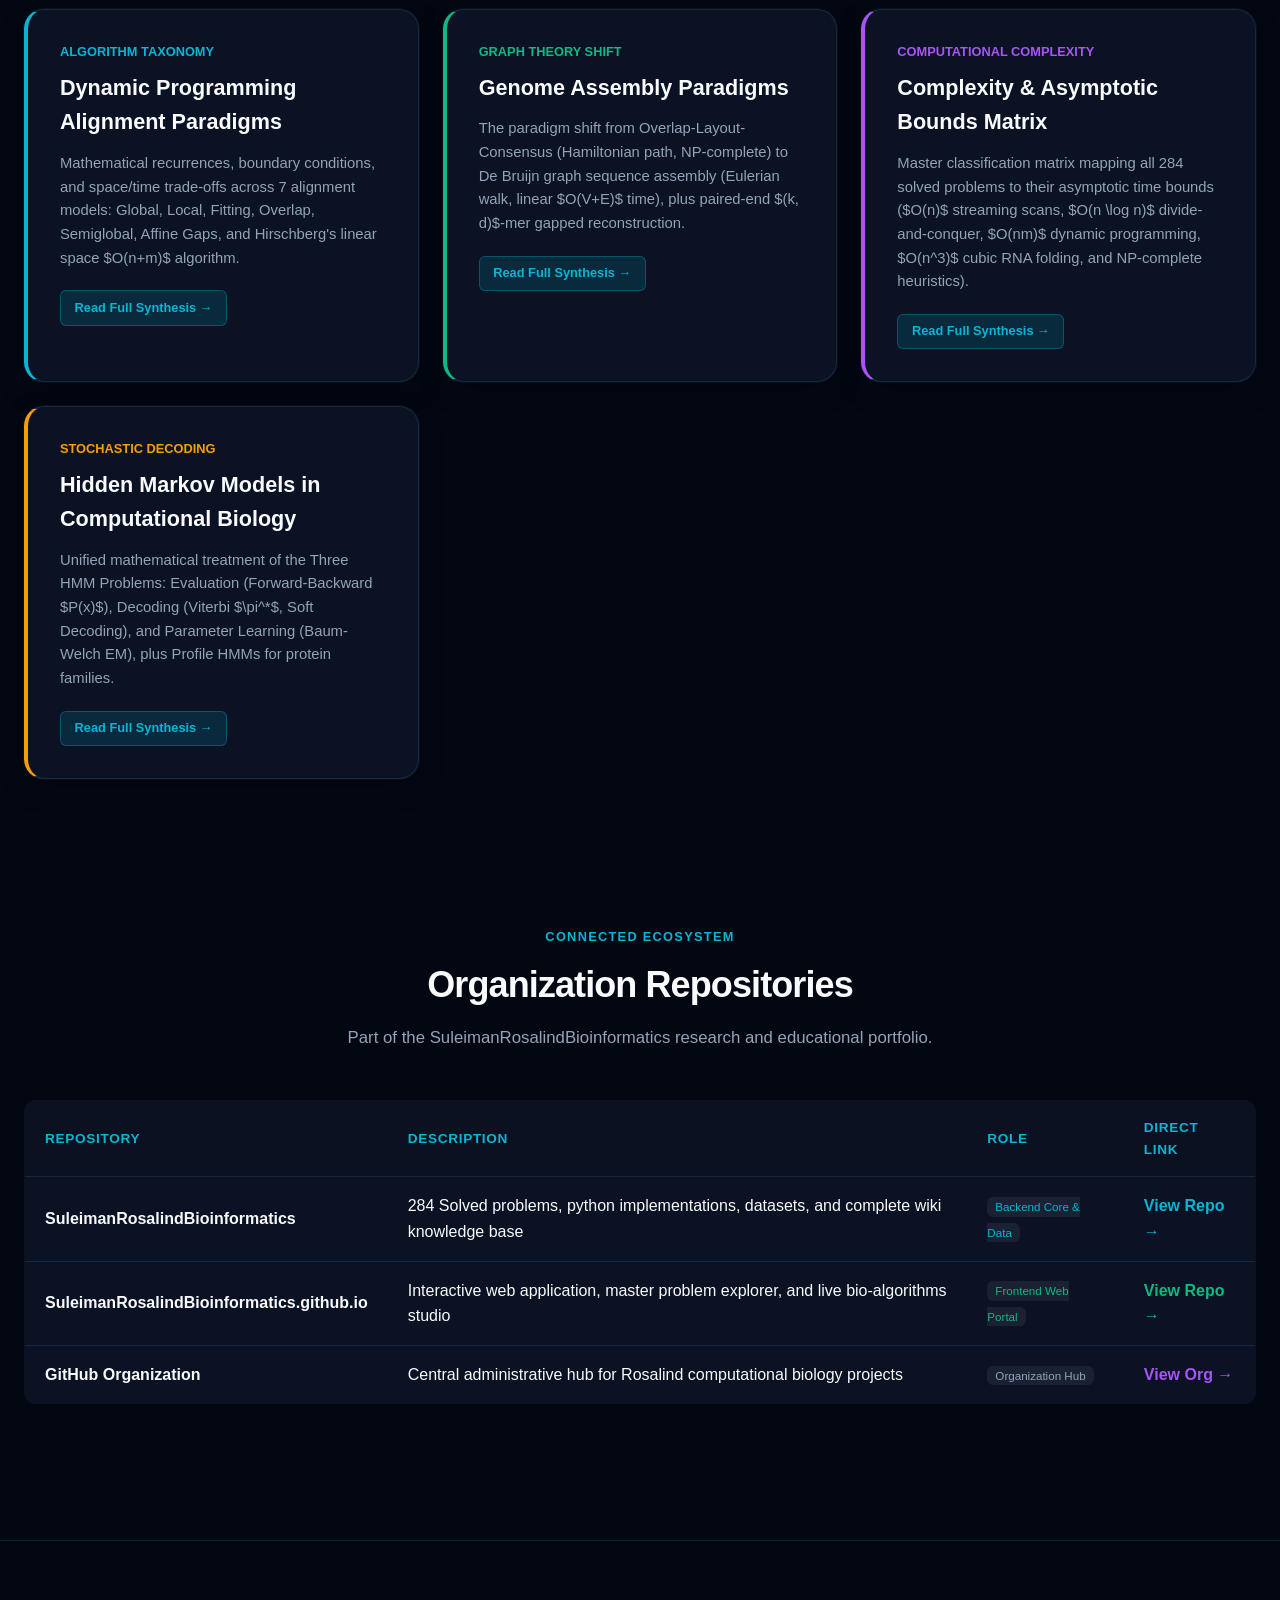
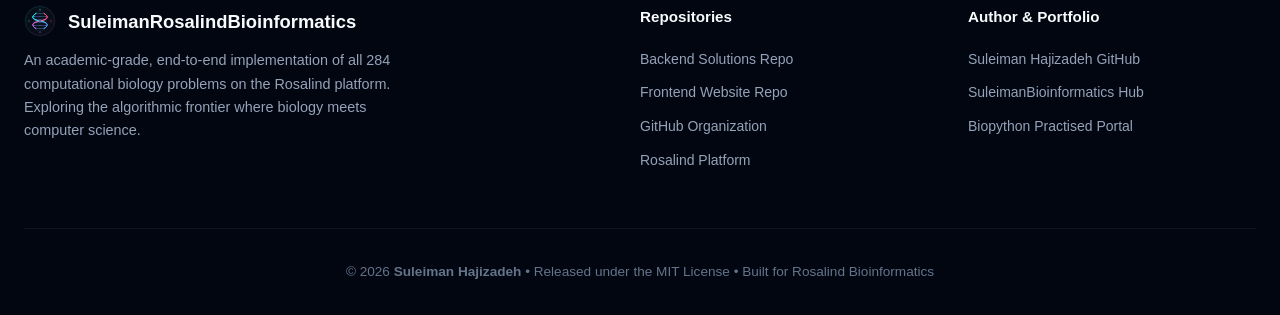
==== commit b59c1b24: "feat: add Cross-Cutting Algorithmic Syntheses section from LLM Wiki" ====
--- a/index.html
+++ b/index.html
@@ -48,6 +48,7 @@
           <li><a href="#studio" class="nav-link">Live Studio</a></li>
           <li><a href="#curriculum" class="nav-link">Curriculum</a></li>
           <li><a href="#domains" class="nav-link">Domains</a></li>
+          <li><a href="#syntheses" class="nav-link">Syntheses</a></li>
           <li><a href="#ecosystem" class="nav-link">Ecosystem</a></li>
         </ul>
       </nav>
@@ -433,6 +434,57 @@
             <p style="color:var(--text-muted); font-size:0.875rem;">
               Synteny block breakpoint graphs, 2-break genome operations ($d(P, Q) = n - c$), and reversal distance algorithms.
             </p>
+          </div>
+        </div>
+      </div>
+    </section>
+
+    <!-- Syntheses Section -->
+    <section id="syntheses" class="section">
+      <div class="container">
+        <div class="section-header">
+          <span class="section-tag">Compounding Knowledge Base</span>
+          <h2 class="section-title">Cross-Cutting Algorithmic Syntheses</h2>
+          <p class="section-subtitle">
+            Deep comparative analyses compiled into the persistent LLM Wiki, synthesizing mathematical recurrences across the 284 solved problems.
+          </p>
+        </div>
+
+        <div class="roadmap-grid">
+          <div class="roadmap-card" style="border-left: 4px solid var(--cyan-primary);">
+            <div style="font-size: 0.8rem; font-weight: 700; color: var(--cyan-primary); margin-bottom: 0.5rem;">ALGORITHM TAXONOMY</div>
+            <h3>Dynamic Programming Alignment Paradigms</h3>
+            <p class="roadmap-desc">
+              Mathematical recurrences, boundary conditions, and space/time trade-offs across 7 alignment models: Global, Local, Fitting, Overlap, Semiglobal, Affine Gaps, and Hirschberg's linear space $O(n+m)$ algorithm.
+            </p>
+            <a href="https://github.com/SuleimanRosalindBioinformatics/SuleimanRosalindBioinformatics/blob/main/wiki/dynamic-programming-alignment-paradigms.md" target="_blank" rel="noopener noreferrer" class="card-btn-primary" style="display:inline-block; padding:0.4rem 0.85rem; border-radius:6px; font-size:0.8rem; font-weight:600;">Read Full Synthesis &rarr;</a>
+          </div>
+
+          <div class="roadmap-card" style="border-left: 4px solid var(--green-primary);">
+            <div style="font-size: 0.8rem; font-weight: 700; color: var(--green-primary); margin-bottom: 0.5rem;">GRAPH THEORY SHIFT</div>
+            <h3>Genome Assembly Paradigms</h3>
+            <p class="roadmap-desc">
+              The paradigm shift from Overlap-Layout-Consensus (Hamiltonian path, NP-complete) to De Bruijn graph sequence assembly (Eulerian walk, linear $O(V+E)$ time), plus paired-end $(k, d)$-mer gapped reconstruction.
+            </p>
+            <a href="https://github.com/SuleimanRosalindBioinformatics/SuleimanRosalindBioinformatics/blob/main/wiki/genome-assembly-paradigms-comparative.md" target="_blank" rel="noopener noreferrer" class="card-btn-primary" style="display:inline-block; padding:0.4rem 0.85rem; border-radius:6px; font-size:0.8rem; font-weight:600;">Read Full Synthesis &rarr;</a>
+          </div>
+
+          <div class="roadmap-card" style="border-left: 4px solid var(--purple-primary);">
+            <div style="font-size: 0.8rem; font-weight: 700; color: var(--purple-primary); margin-bottom: 0.5rem;">COMPUTATIONAL COMPLEXITY</div>
+            <h3>Complexity & Asymptotic Bounds Matrix</h3>
+            <p class="roadmap-desc">
+              Master classification matrix mapping all 284 solved problems to their asymptotic time bounds ($O(n)$ streaming scans, $O(n \log n)$ divide-and-conquer, $O(nm)$ dynamic programming, $O(n^3)$ cubic RNA folding, and NP-complete heuristics).
+            </p>
+            <a href="https://github.com/SuleimanRosalindBioinformatics/SuleimanRosalindBioinformatics/blob/main/wiki/algorithmic-complexity-and-bounds-matrix.md" target="_blank" rel="noopener noreferrer" class="card-btn-primary" style="display:inline-block; padding:0.4rem 0.85rem; border-radius:6px; font-size:0.8rem; font-weight:600;">Read Full Synthesis &rarr;</a>
+          </div>
+
+          <div class="roadmap-card" style="border-left: 4px solid var(--amber-primary);">
+            <div style="font-size: 0.8rem; font-weight: 700; color: var(--amber-primary); margin-bottom: 0.5rem;">STOCHASTIC DECODING</div>
+            <h3>Hidden Markov Models in Computational Biology</h3>
+            <p class="roadmap-desc">
+              Unified mathematical treatment of the Three HMM Problems: Evaluation (Forward-Backward $P(x)$), Decoding (Viterbi $\pi^*$, Soft Decoding), and Parameter Learning (Baum-Welch EM), plus Profile HMMs for protein families.
+            </p>
+            <a href="https://github.com/SuleimanRosalindBioinformatics/SuleimanRosalindBioinformatics/blob/main/wiki/hidden-markov-models-in-computational-biology.md" target="_blank" rel="noopener noreferrer" class="card-btn-primary" style="display:inline-block; padding:0.4rem 0.85rem; border-radius:6px; font-size:0.8rem; font-weight:600;">Read Full Synthesis &rarr;</a>
           </div>
         </div>
       </div>
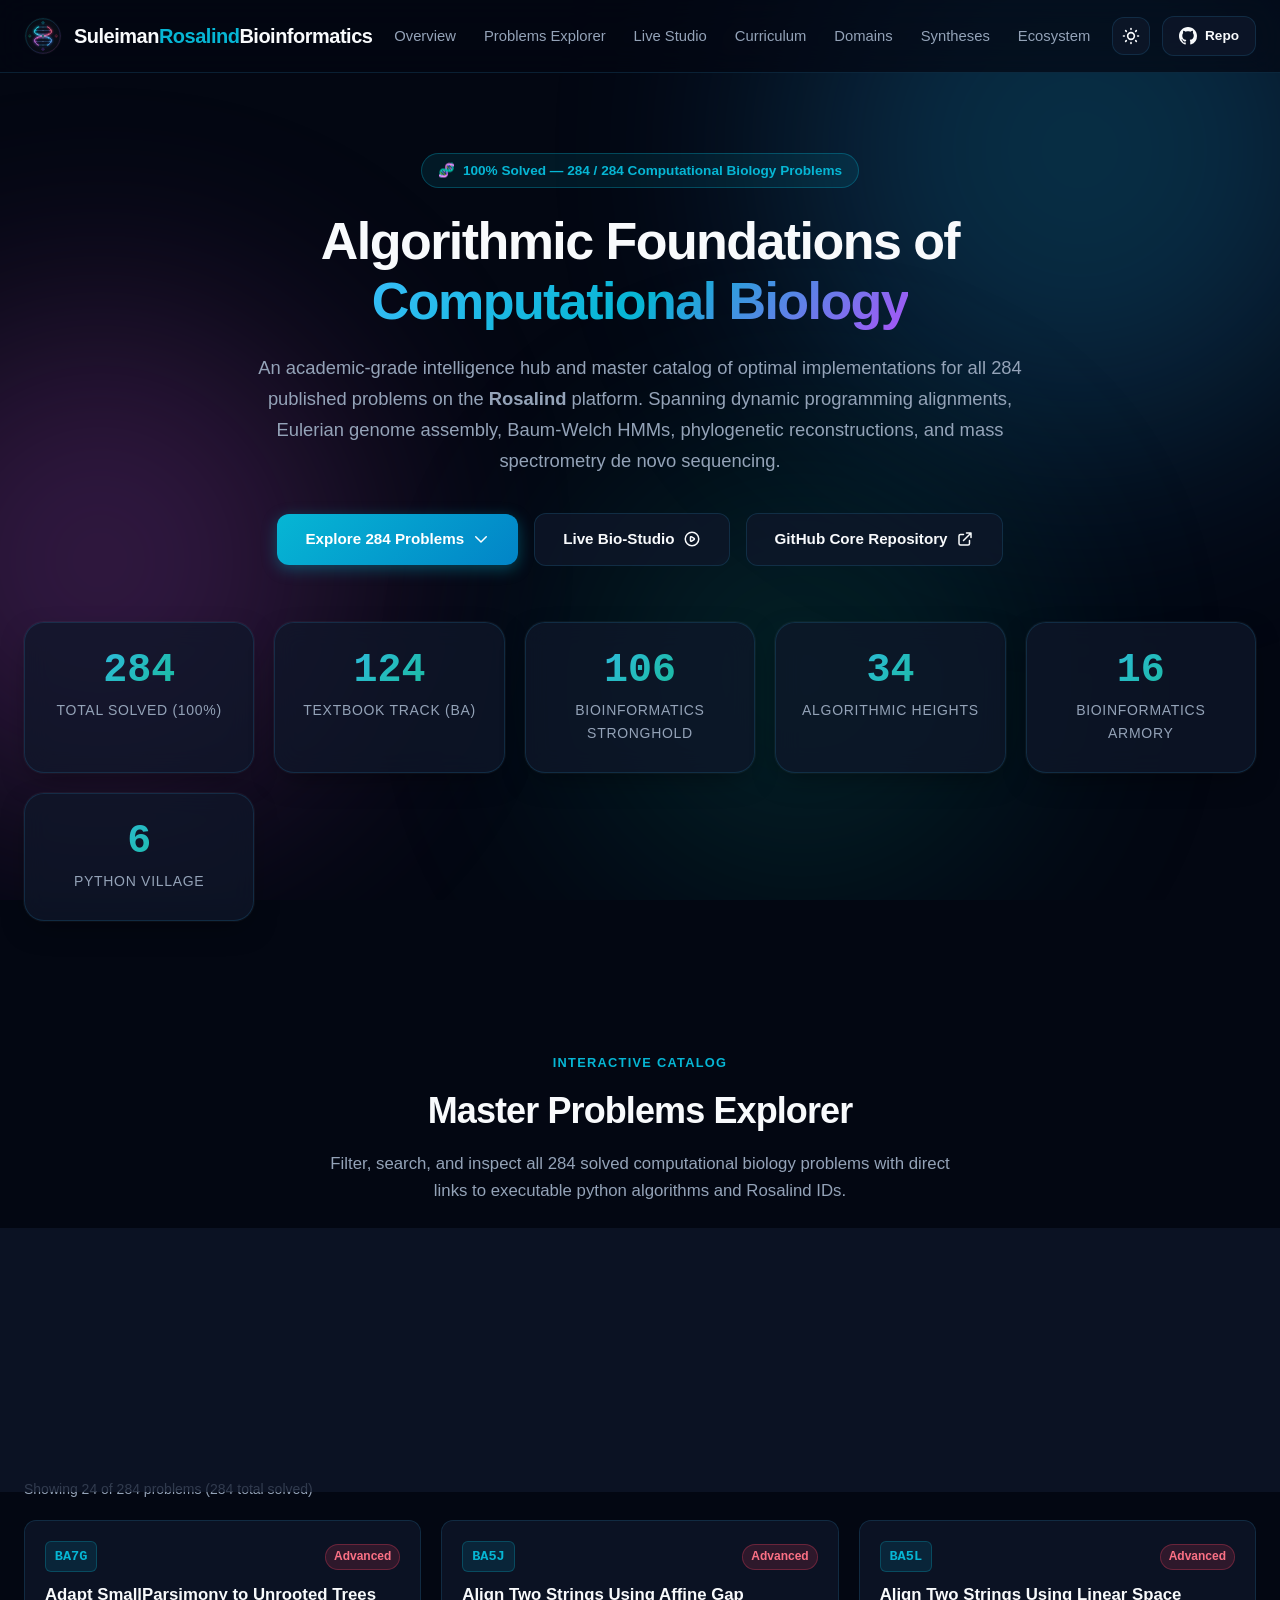
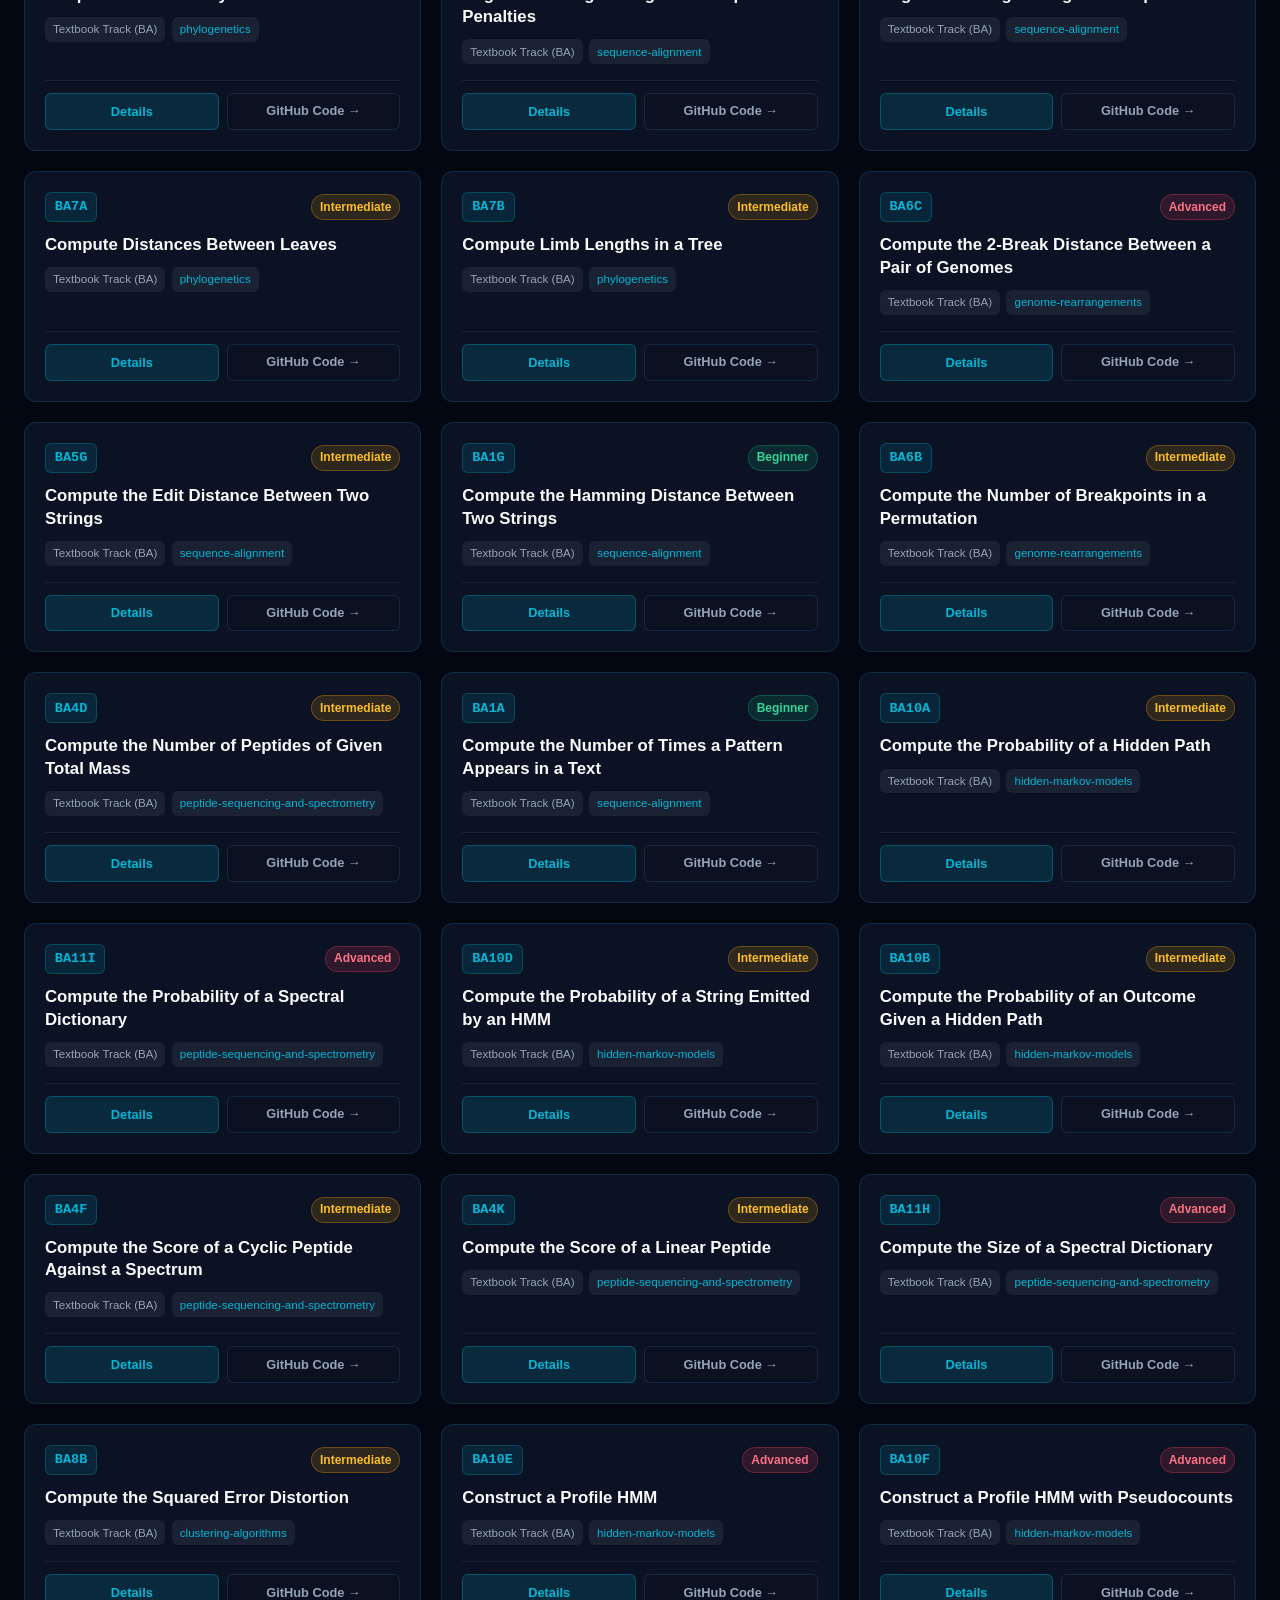
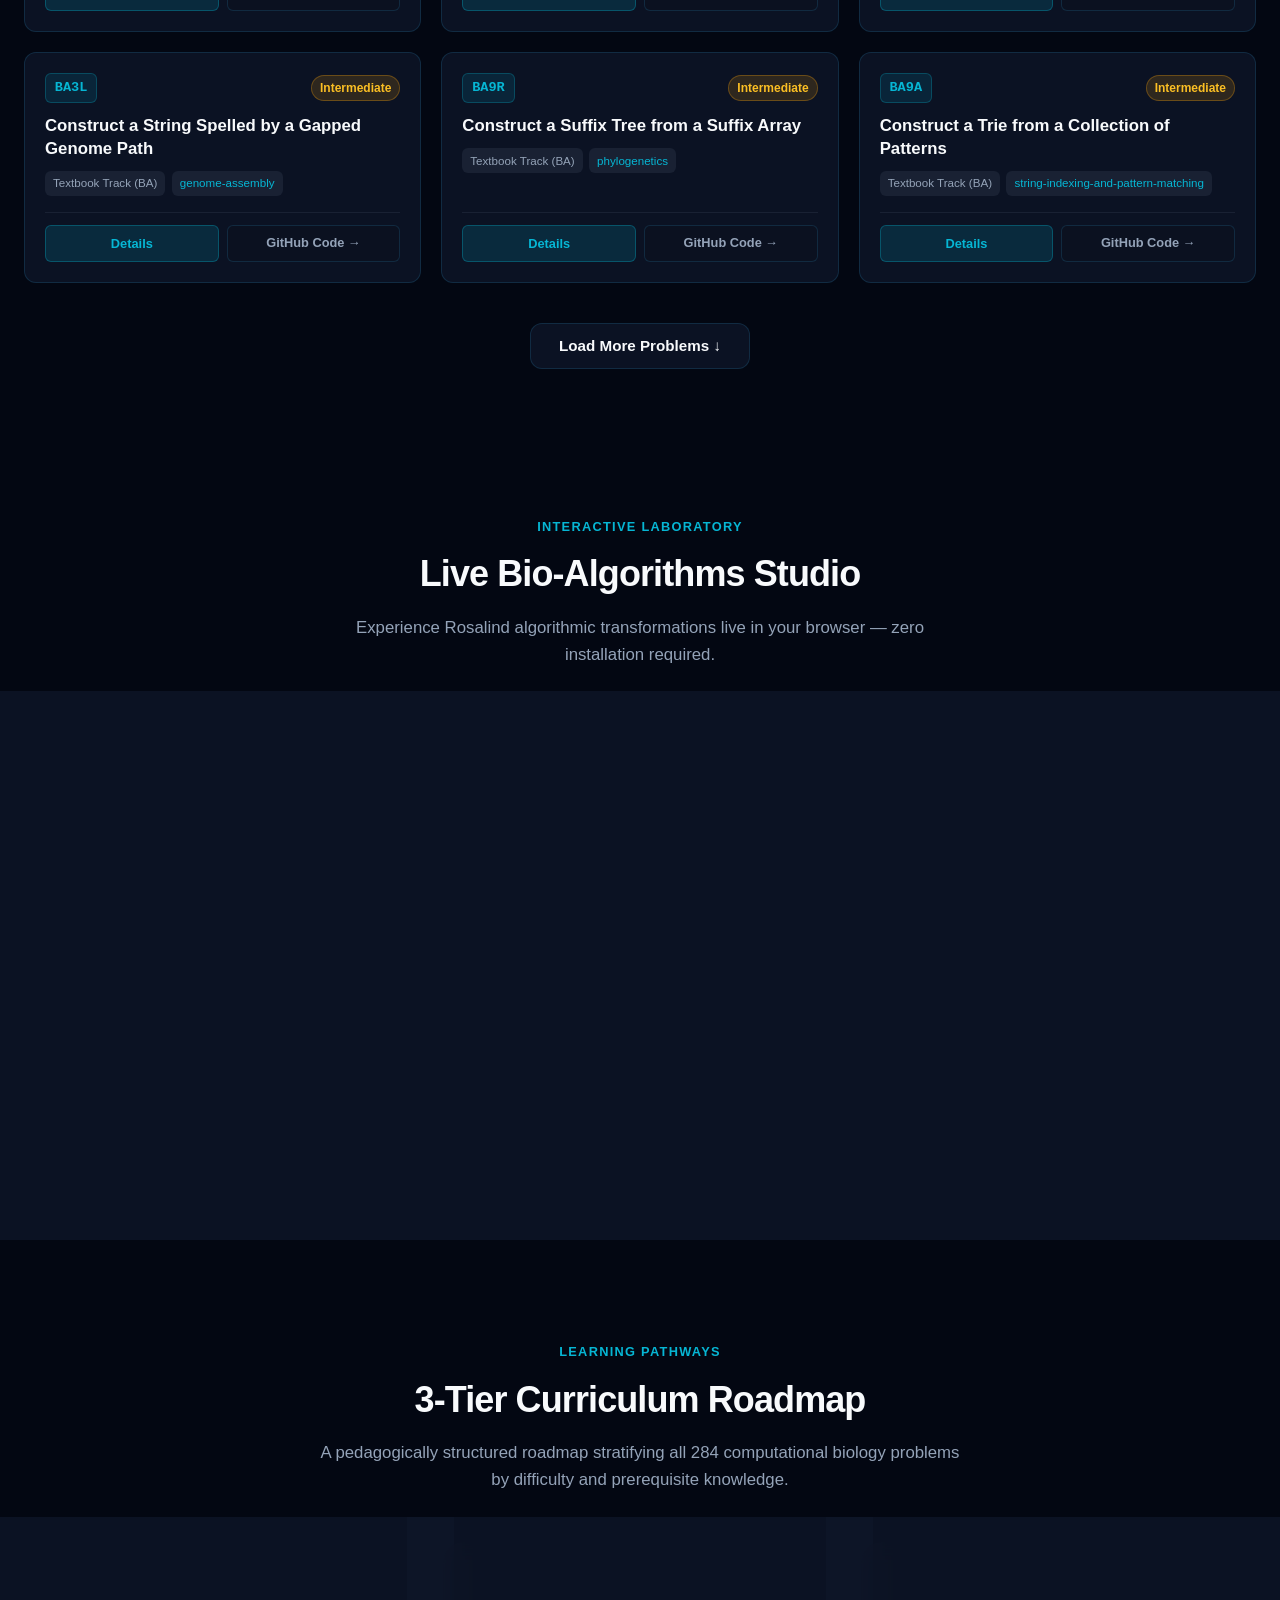
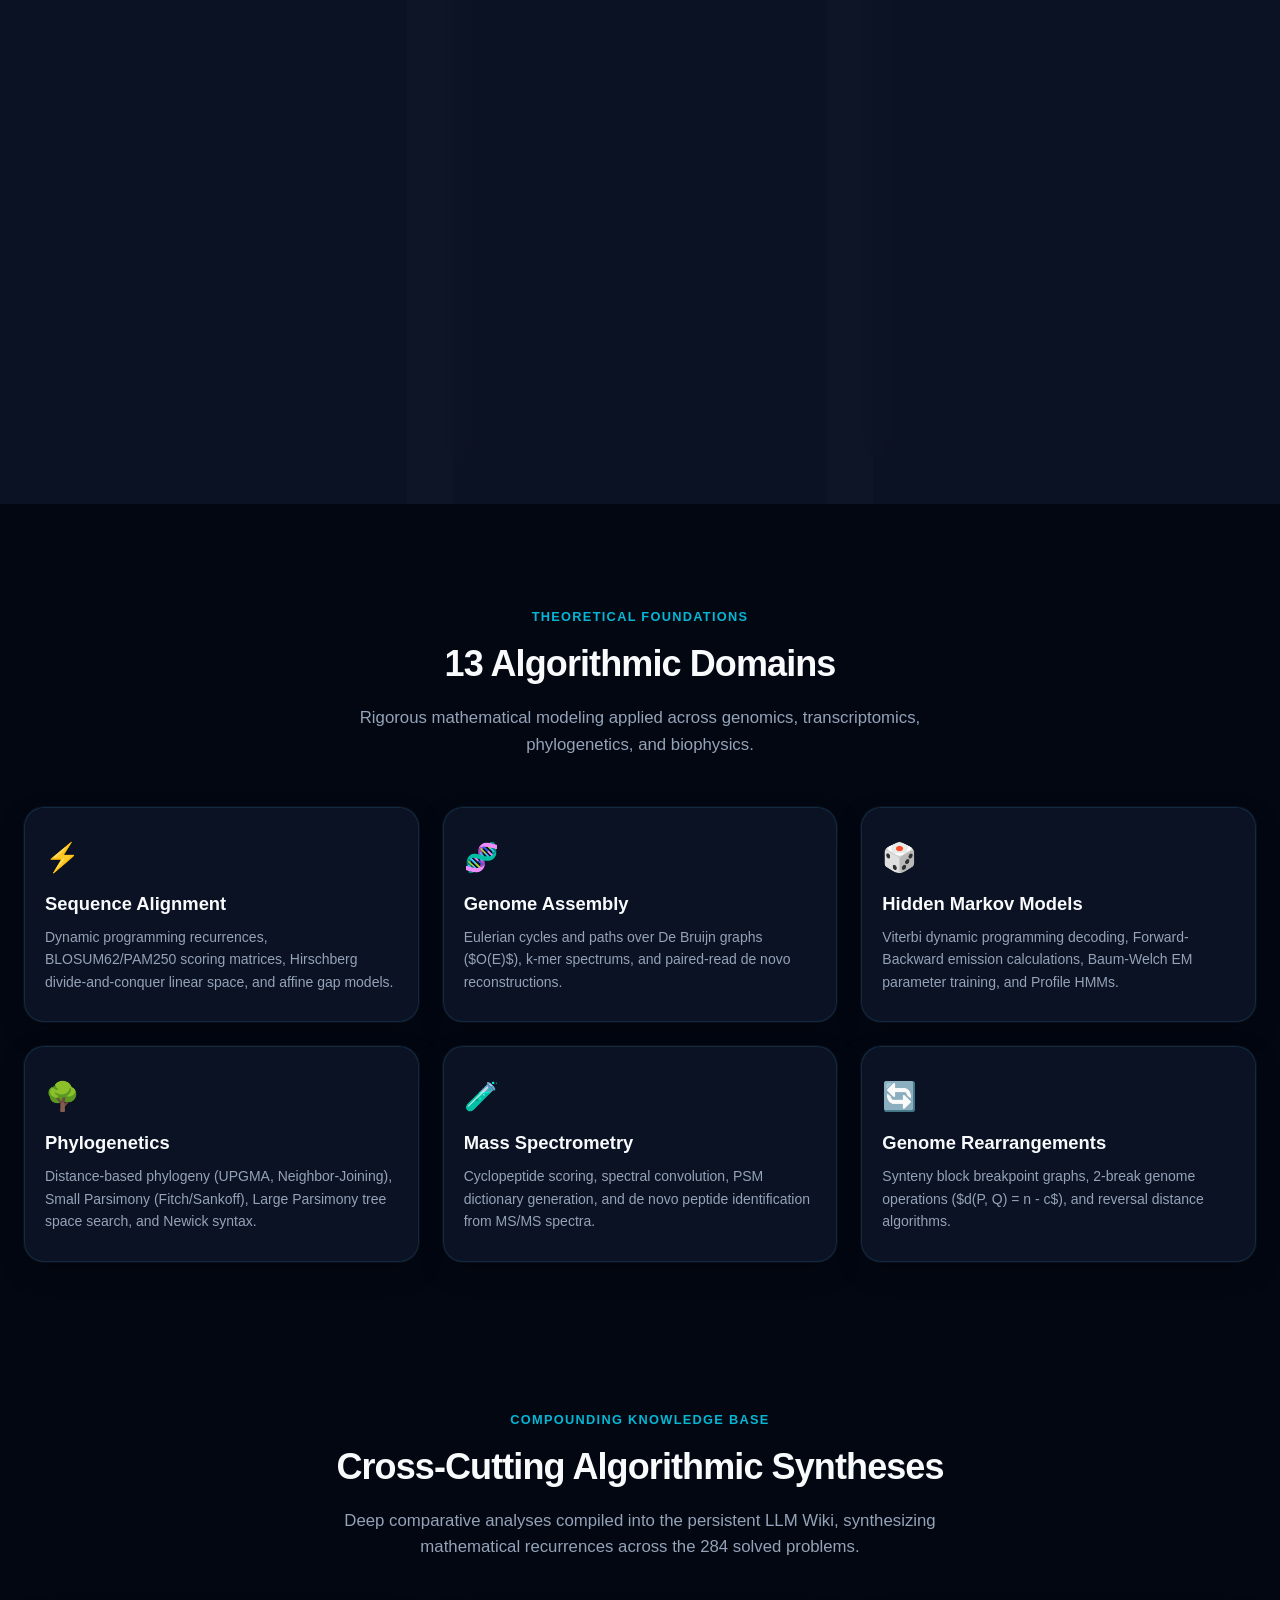
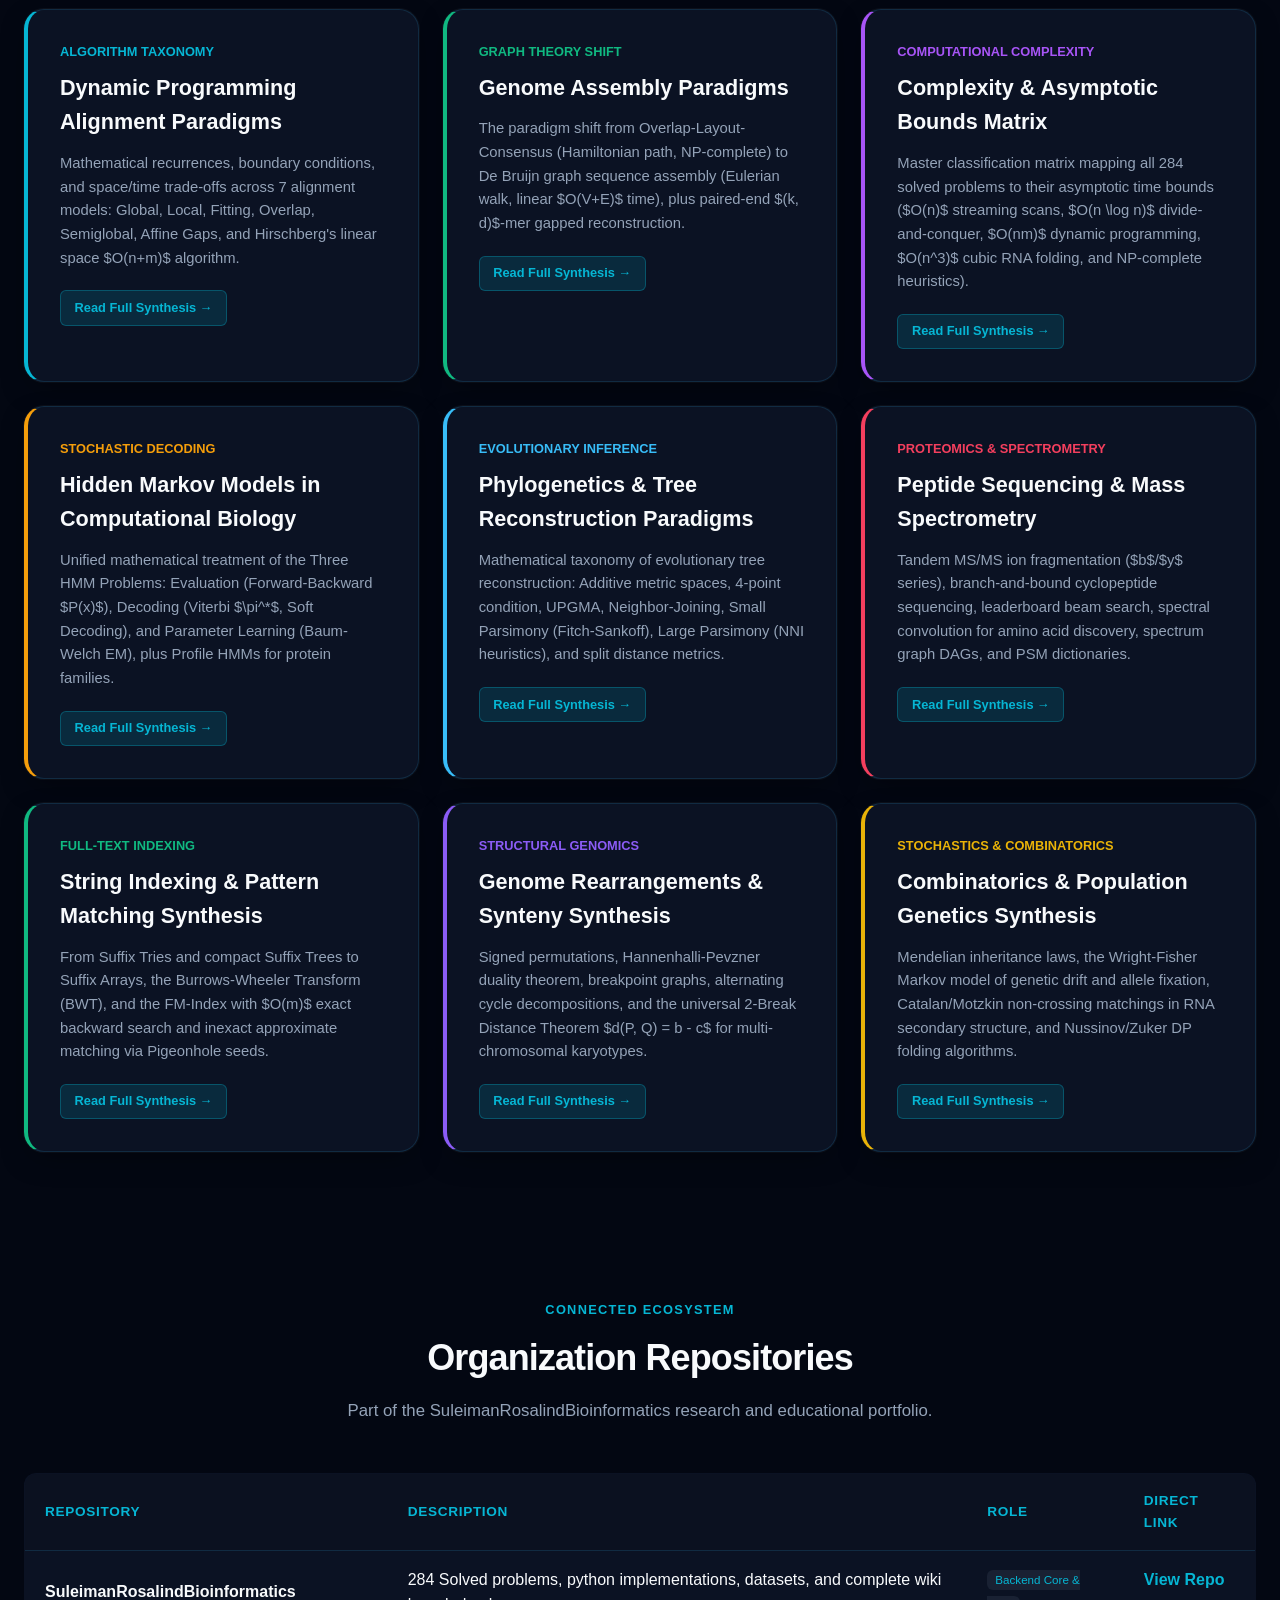
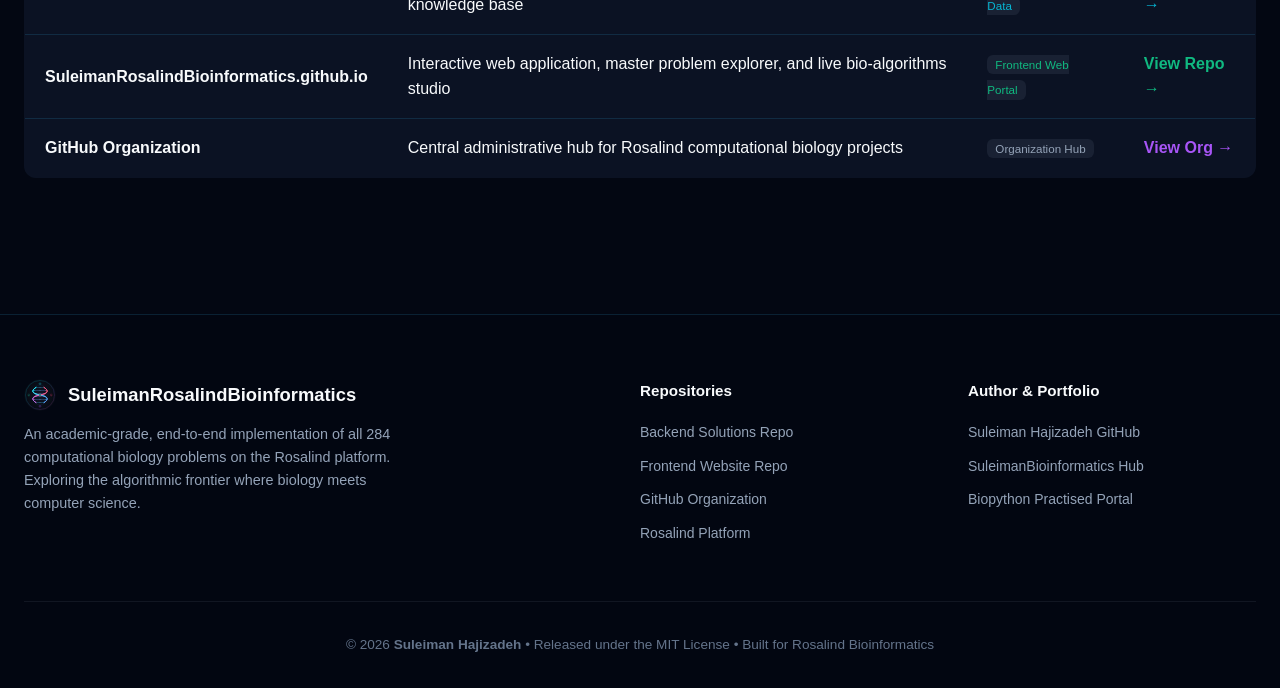
==== commit be4c6308: "feat(portal): add cards and links for all 9 master domain algorithmic syntheses" ====
--- a/index.html
+++ b/index.html
@@ -485,6 +485,51 @@
               Unified mathematical treatment of the Three HMM Problems: Evaluation (Forward-Backward $P(x)$), Decoding (Viterbi $\pi^*$, Soft Decoding), and Parameter Learning (Baum-Welch EM), plus Profile HMMs for protein families.
             </p>
             <a href="https://github.com/SuleimanRosalindBioinformatics/SuleimanRosalindBioinformatics/blob/main/wiki/hidden-markov-models-in-computational-biology.md" target="_blank" rel="noopener noreferrer" class="card-btn-primary" style="display:inline-block; padding:0.4rem 0.85rem; border-radius:6px; font-size:0.8rem; font-weight:600;">Read Full Synthesis &rarr;</a>
+          </div>
+
+          <div class="roadmap-card" style="border-left: 4px solid #38bdf8;">
+            <div style="font-size: 0.8rem; font-weight: 700; color: #38bdf8; margin-bottom: 0.5rem;">EVOLUTIONARY INFERENCE</div>
+            <h3>Phylogenetics & Tree Reconstruction Paradigms</h3>
+            <p class="roadmap-desc">
+              Mathematical taxonomy of evolutionary tree reconstruction: Additive metric spaces, 4-point condition, UPGMA, Neighbor-Joining, Small Parsimony (Fitch-Sankoff), Large Parsimony (NNI heuristics), and split distance metrics.
+            </p>
+            <a href="https://github.com/SuleimanRosalindBioinformatics/SuleimanRosalindBioinformatics/blob/main/wiki/phylogenetics-tree-reconstruction-paradigms.md" target="_blank" rel="noopener noreferrer" class="card-btn-primary" style="display:inline-block; padding:0.4rem 0.85rem; border-radius:6px; font-size:0.8rem; font-weight:600;">Read Full Synthesis &rarr;</a>
+          </div>
+
+          <div class="roadmap-card" style="border-left: 4px solid #f43f5e;">
+            <div style="font-size: 0.8rem; font-weight: 700; color: #f43f5e; margin-bottom: 0.5rem;">PROTEOMICS & SPECTROMETRY</div>
+            <h3>Peptide Sequencing & Mass Spectrometry</h3>
+            <p class="roadmap-desc">
+              Tandem MS/MS ion fragmentation ($b$/$y$ series), branch-and-bound cyclopeptide sequencing, leaderboard beam search, spectral convolution for amino acid discovery, spectrum graph DAGs, and PSM dictionaries.
+            </p>
+            <a href="https://github.com/SuleimanRosalindBioinformatics/SuleimanRosalindBioinformatics/blob/main/wiki/peptide-sequencing-mass-spectrometry-synthesis.md" target="_blank" rel="noopener noreferrer" class="card-btn-primary" style="display:inline-block; padding:0.4rem 0.85rem; border-radius:6px; font-size:0.8rem; font-weight:600;">Read Full Synthesis &rarr;</a>
+          </div>
+
+          <div class="roadmap-card" style="border-left: 4px solid #10b981;">
+            <div style="font-size: 0.8rem; font-weight: 700; color: #10b981; margin-bottom: 0.5rem;">FULL-TEXT INDEXING</div>
+            <h3>String Indexing & Pattern Matching Synthesis</h3>
+            <p class="roadmap-desc">
+              From Suffix Tries and compact Suffix Trees to Suffix Arrays, the Burrows-Wheeler Transform (BWT), and the FM-Index with $O(m)$ exact backward search and inexact approximate matching via Pigeonhole seeds.
+            </p>
+            <a href="https://github.com/SuleimanRosalindBioinformatics/SuleimanRosalindBioinformatics/blob/main/wiki/string-indexing-and-pattern-matching-synthesis.md" target="_blank" rel="noopener noreferrer" class="card-btn-primary" style="display:inline-block; padding:0.4rem 0.85rem; border-radius:6px; font-size:0.8rem; font-weight:600;">Read Full Synthesis &rarr;</a>
+          </div>
+
+          <div class="roadmap-card" style="border-left: 4px solid #8b5cf6;">
+            <div style="font-size: 0.8rem; font-weight: 700; color: #8b5cf6; margin-bottom: 0.5rem;">STRUCTURAL GENOMICS</div>
+            <h3>Genome Rearrangements & Synteny Synthesis</h3>
+            <p class="roadmap-desc">
+              Signed permutations, Hannenhalli-Pevzner duality theorem, breakpoint graphs, alternating cycle decompositions, and the universal 2-Break Distance Theorem $d(P, Q) = b - c$ for multi-chromosomal karyotypes.
+            </p>
+            <a href="https://github.com/SuleimanRosalindBioinformatics/SuleimanRosalindBioinformatics/blob/main/wiki/genome-rearrangements-and-synteny-synthesis.md" target="_blank" rel="noopener noreferrer" class="card-btn-primary" style="display:inline-block; padding:0.4rem 0.85rem; border-radius:6px; font-size:0.8rem; font-weight:600;">Read Full Synthesis &rarr;</a>
+          </div>
+
+          <div class="roadmap-card" style="border-left: 4px solid #eab308;">
+            <div style="font-size: 0.8rem; font-weight: 700; color: #eab308; margin-bottom: 0.5rem;">STOCHASTICS & COMBINATORICS</div>
+            <h3>Combinatorics & Population Genetics Synthesis</h3>
+            <p class="roadmap-desc">
+              Mendelian inheritance laws, the Wright-Fisher Markov model of genetic drift and allele fixation, Catalan/Motzkin non-crossing matchings in RNA secondary structure, and Nussinov/Zuker DP folding algorithms.
+            </p>
+            <a href="https://github.com/SuleimanRosalindBioinformatics/SuleimanRosalindBioinformatics/blob/main/wiki/combinatorics-and-population-genetics-synthesis.md" target="_blank" rel="noopener noreferrer" class="card-btn-primary" style="display:inline-block; padding:0.4rem 0.85rem; border-radius:6px; font-size:0.8rem; font-weight:600;">Read Full Synthesis &rarr;</a>
           </div>
         </div>
       </div>
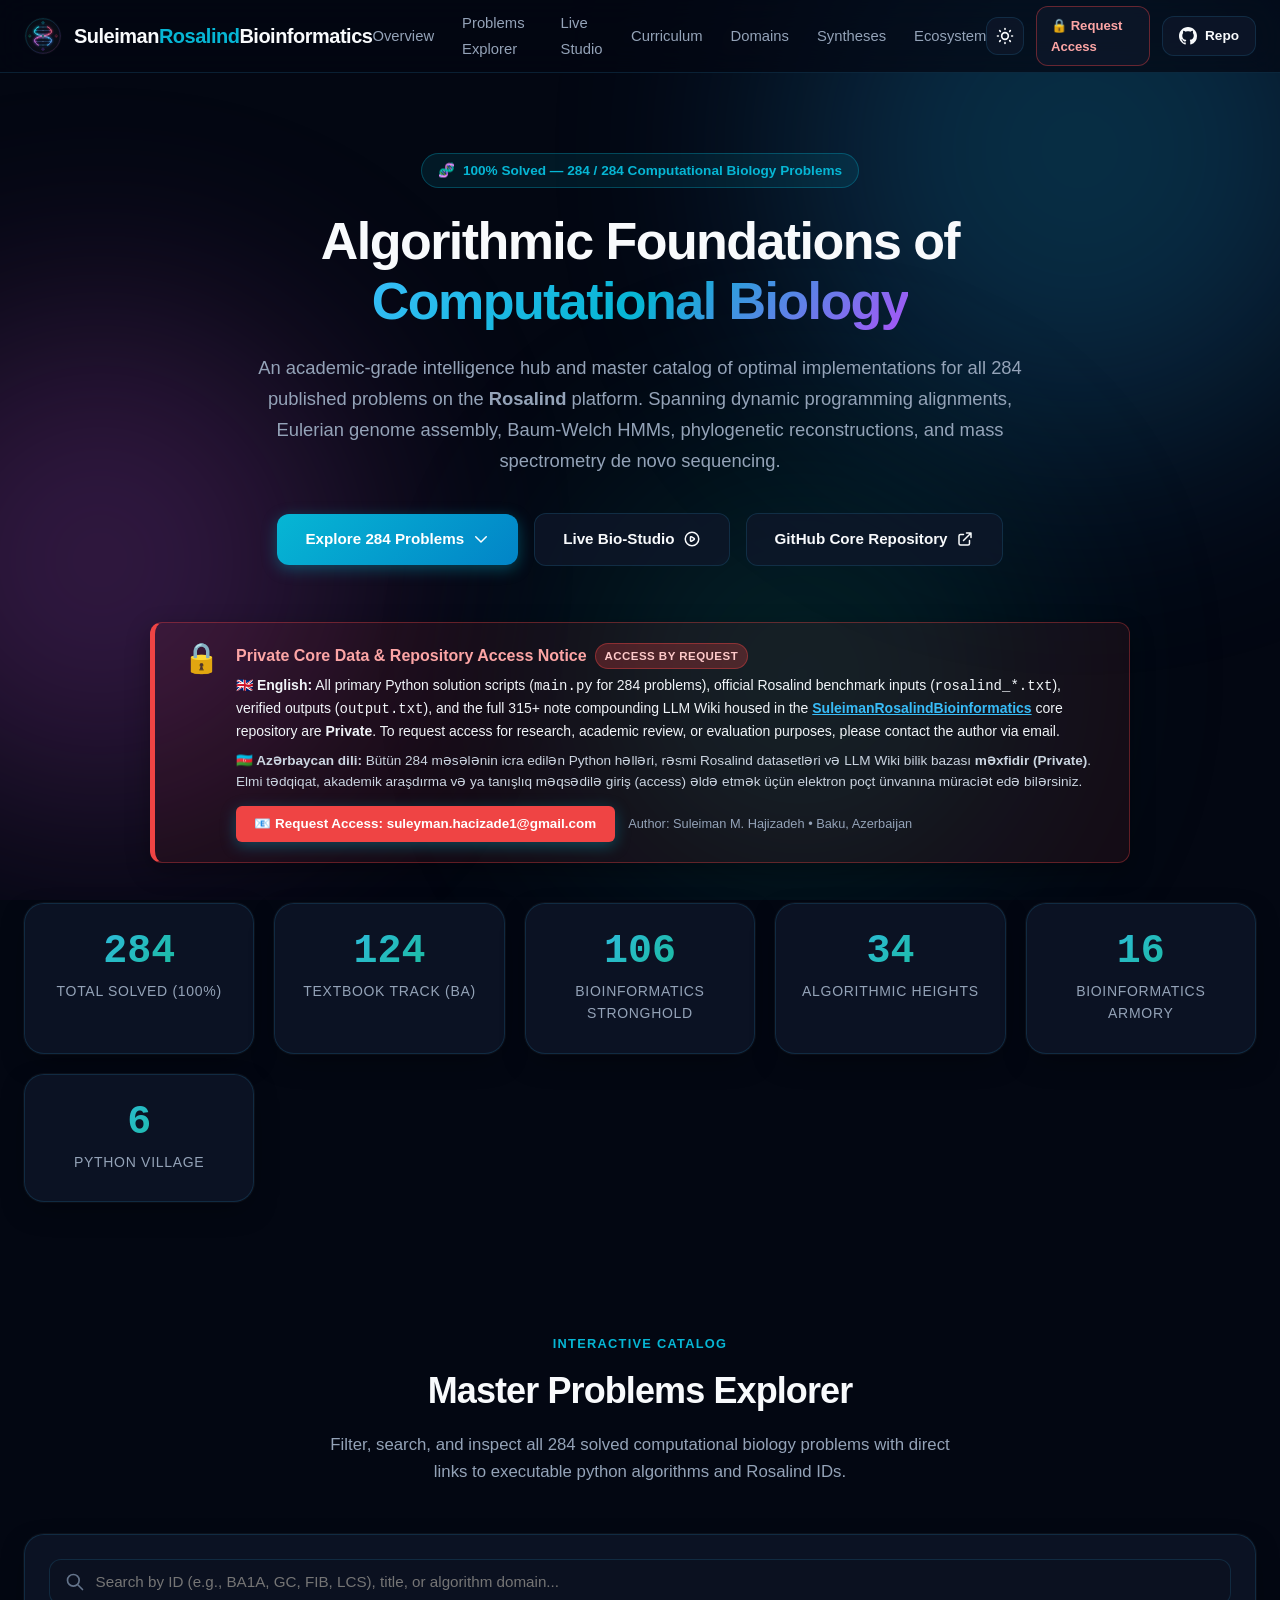
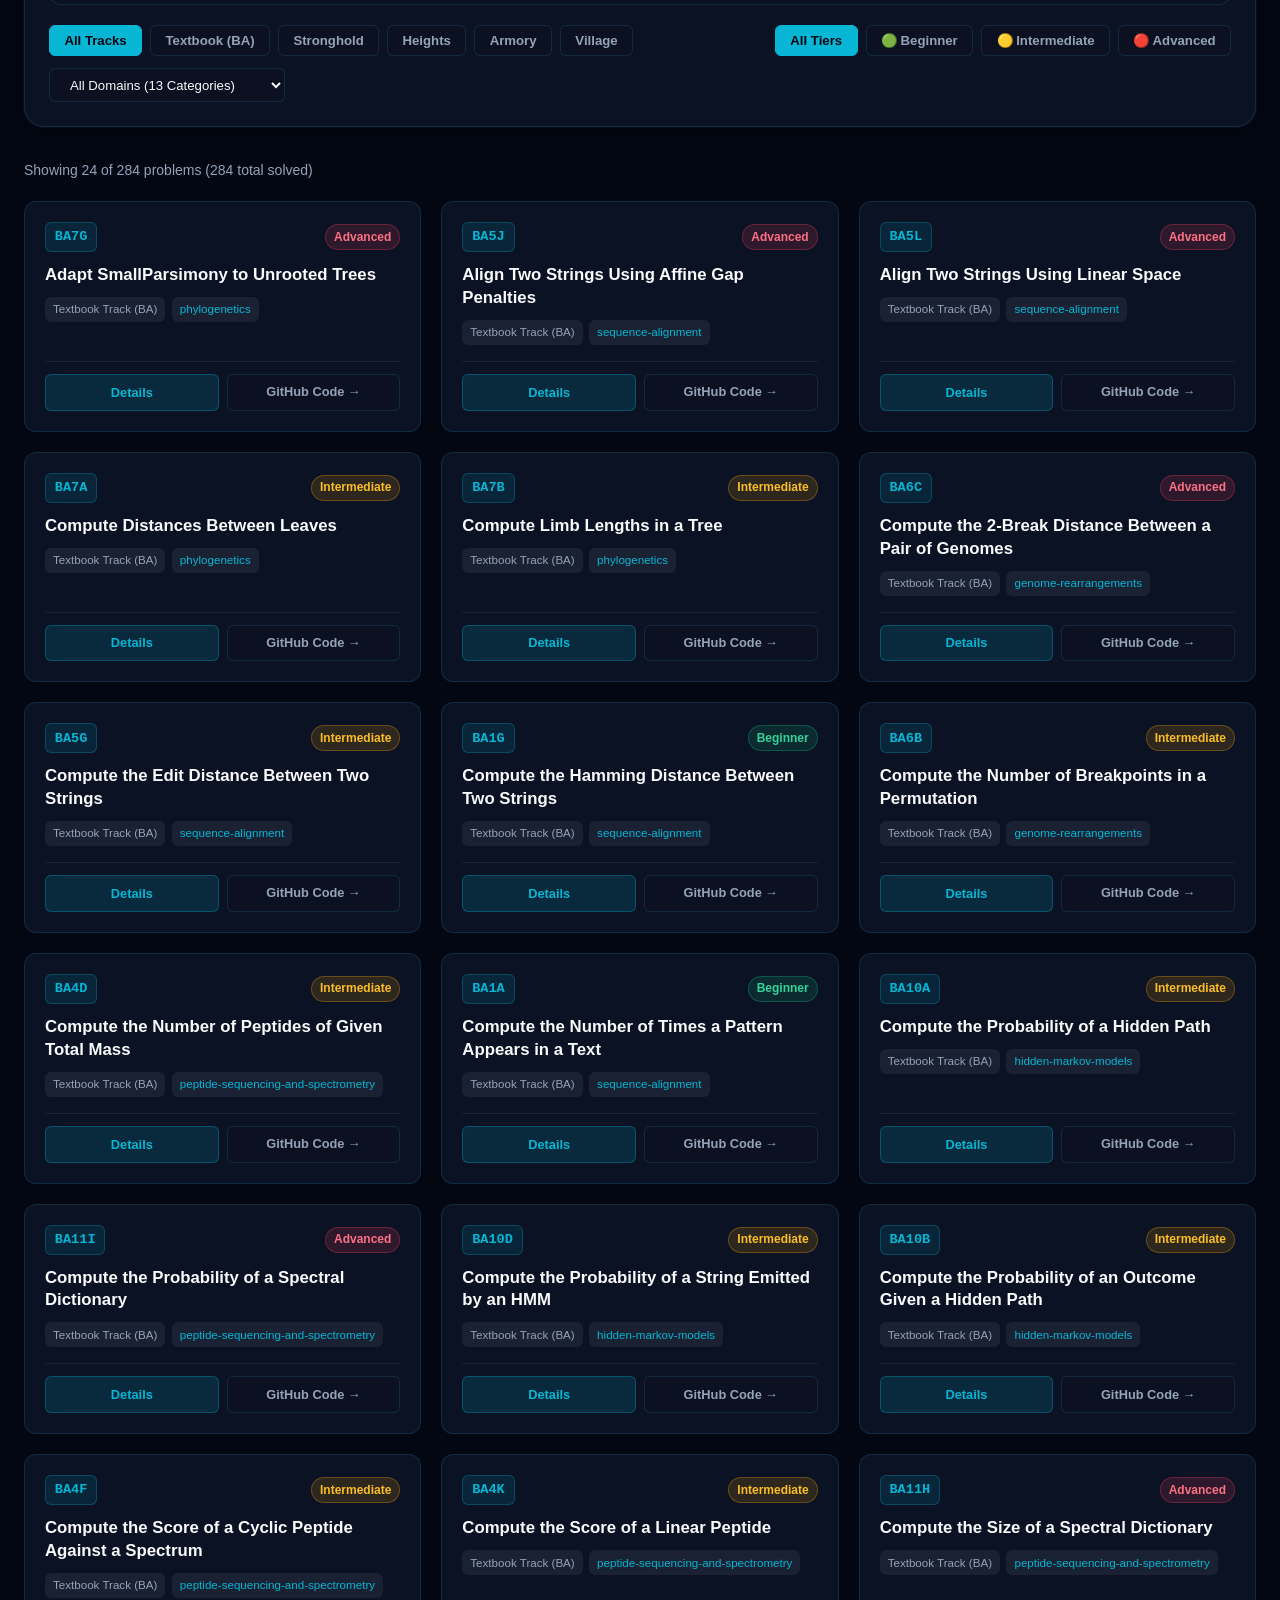
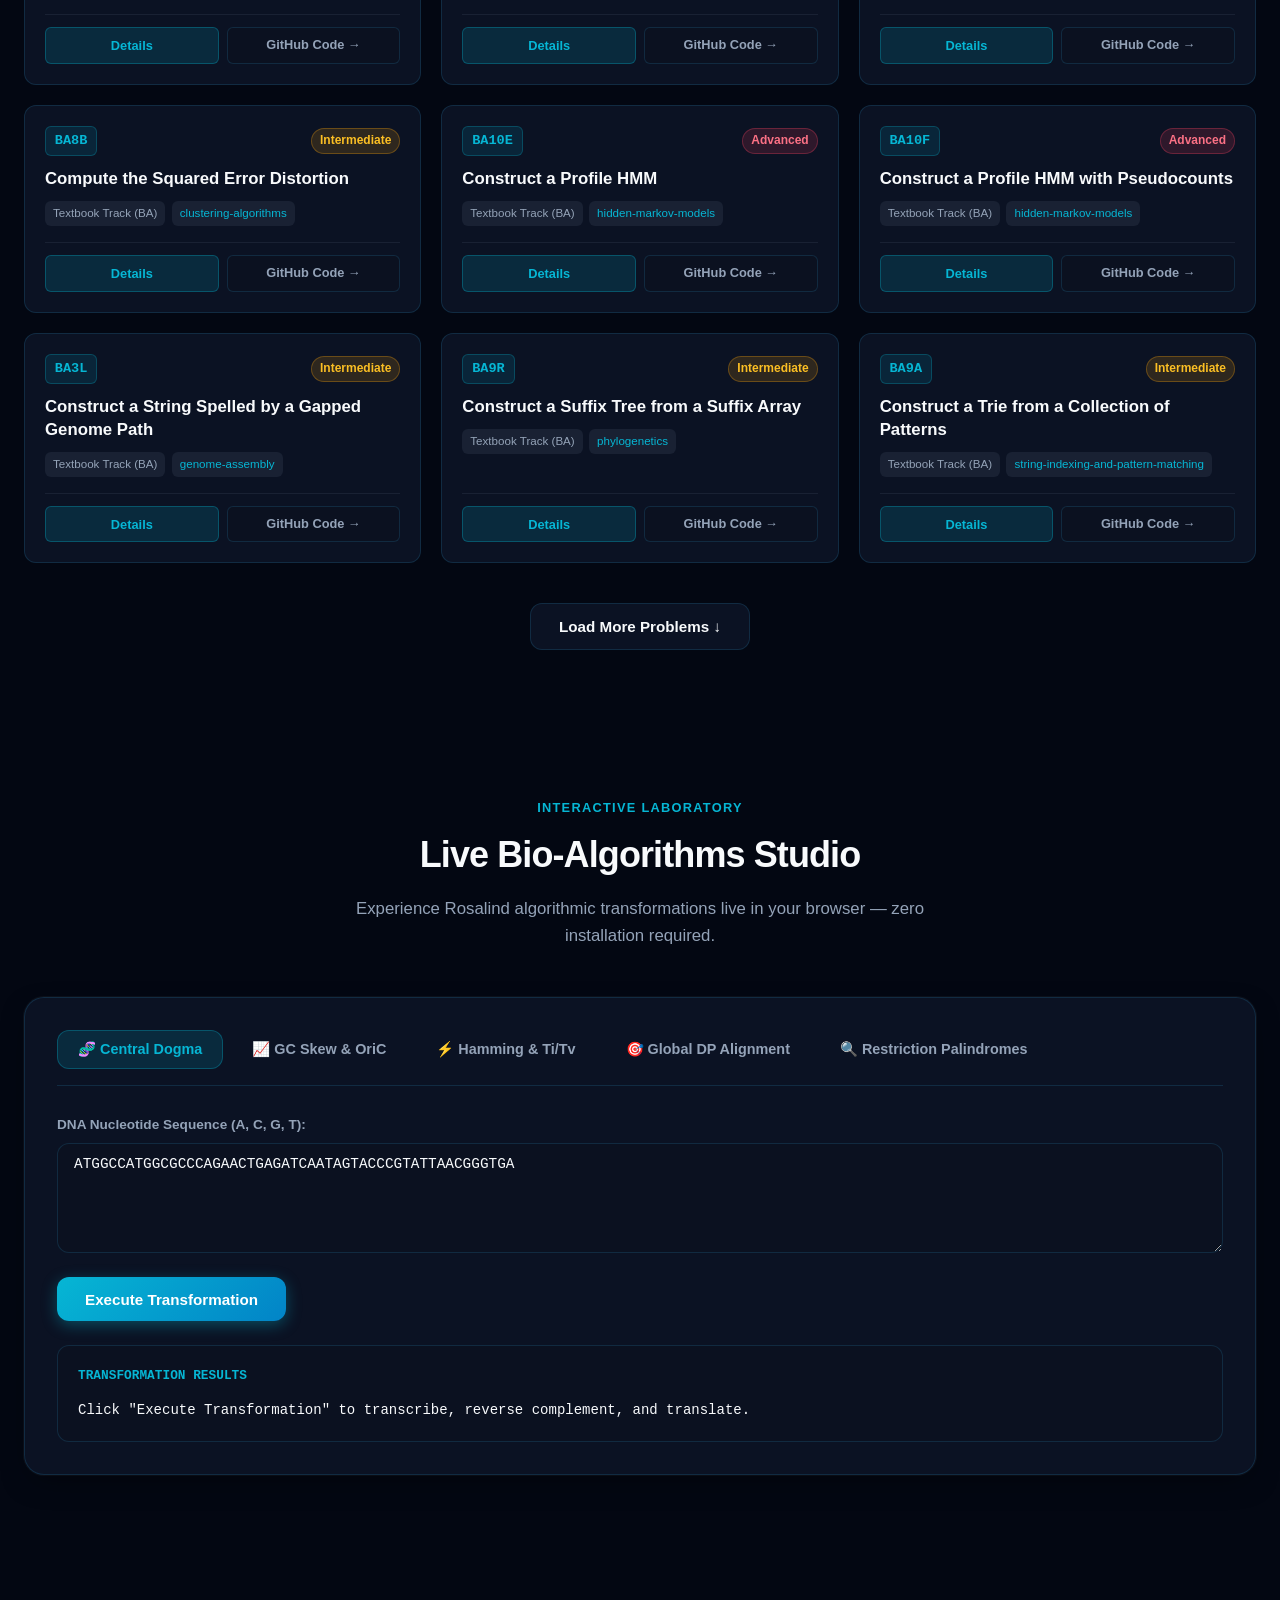
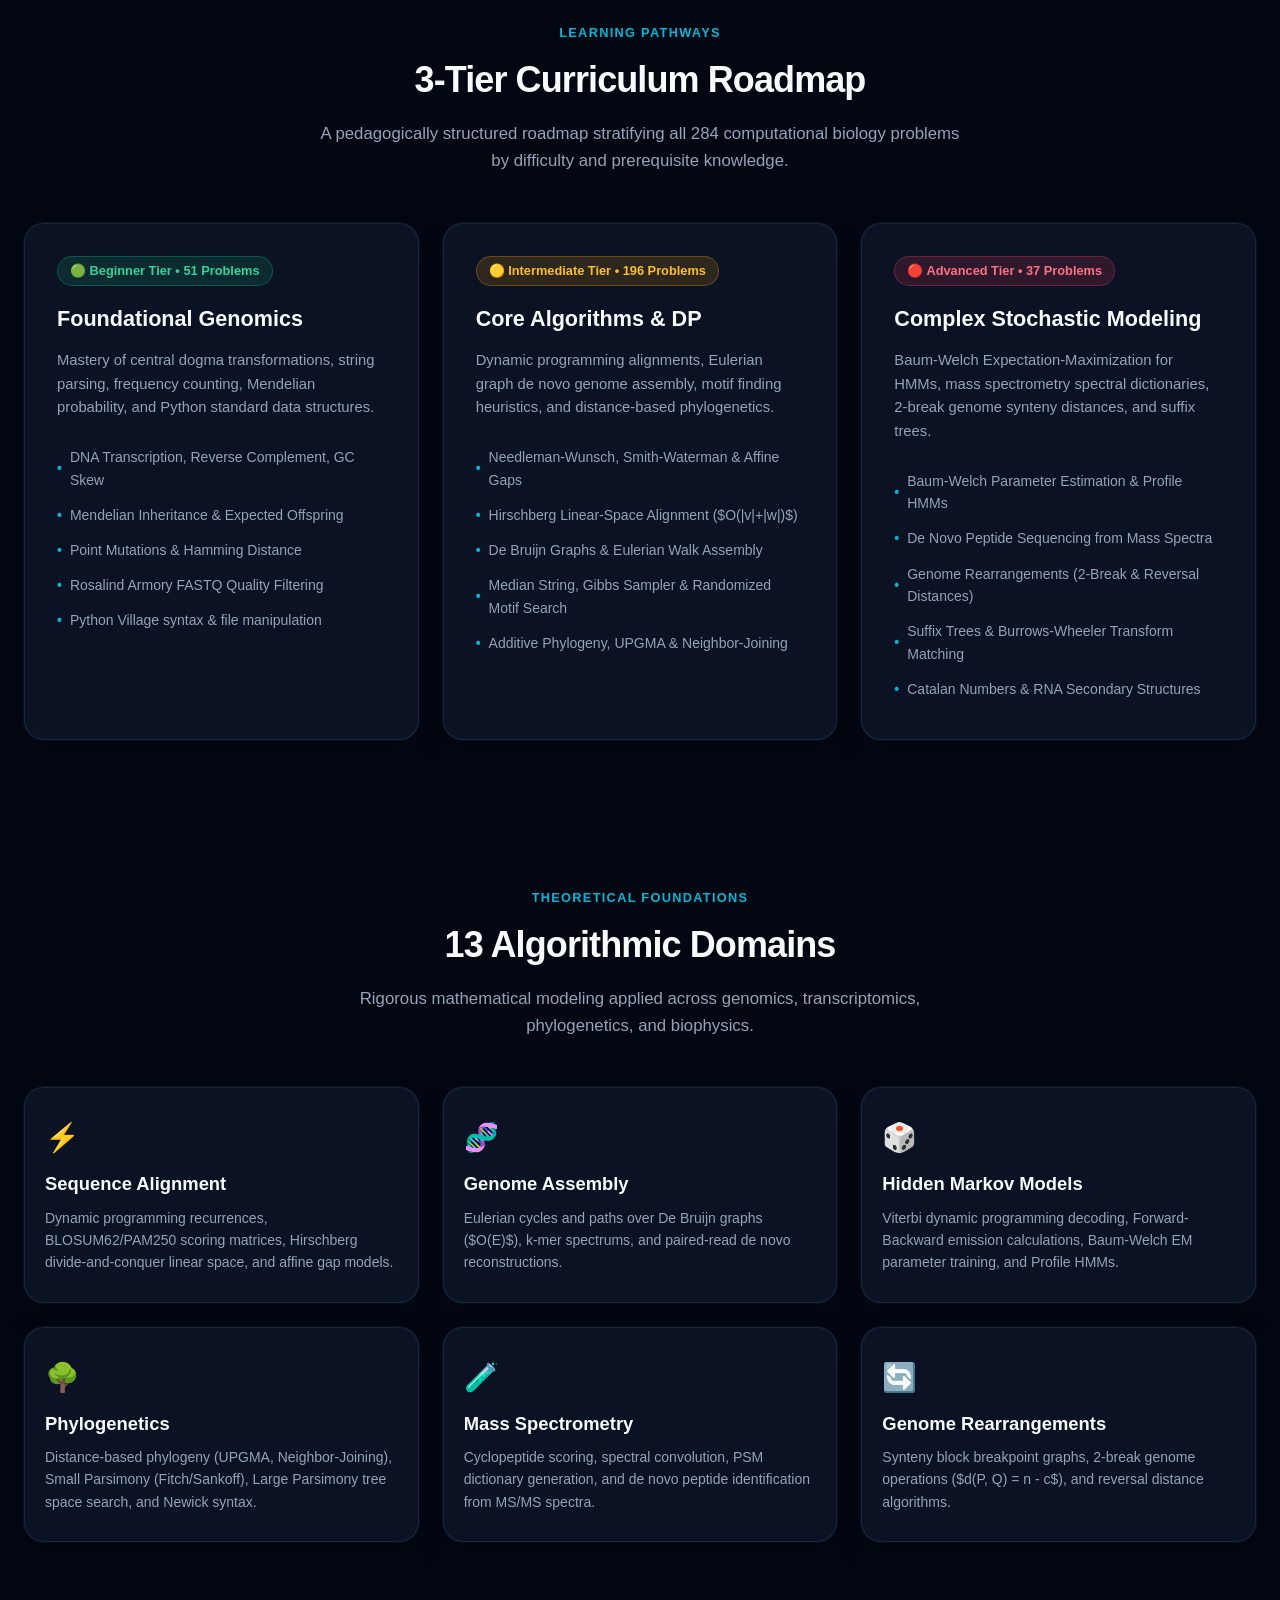
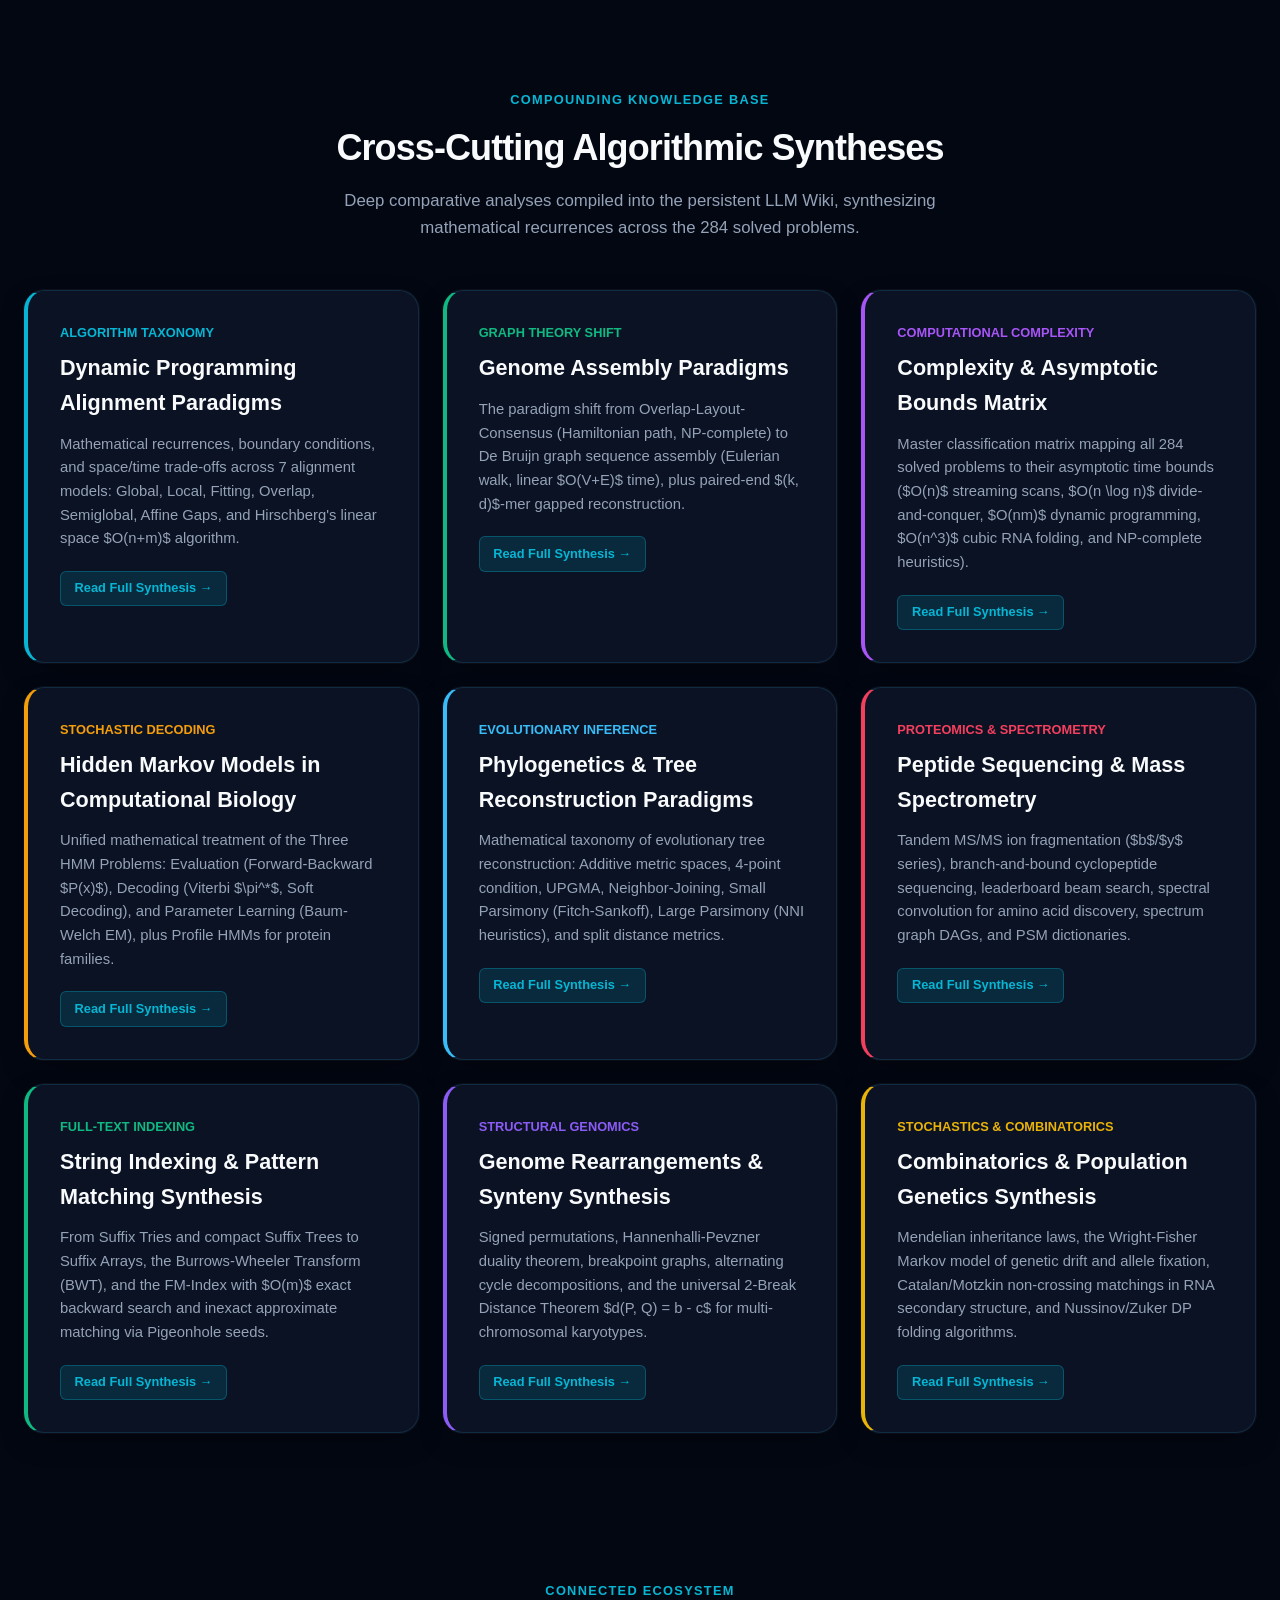
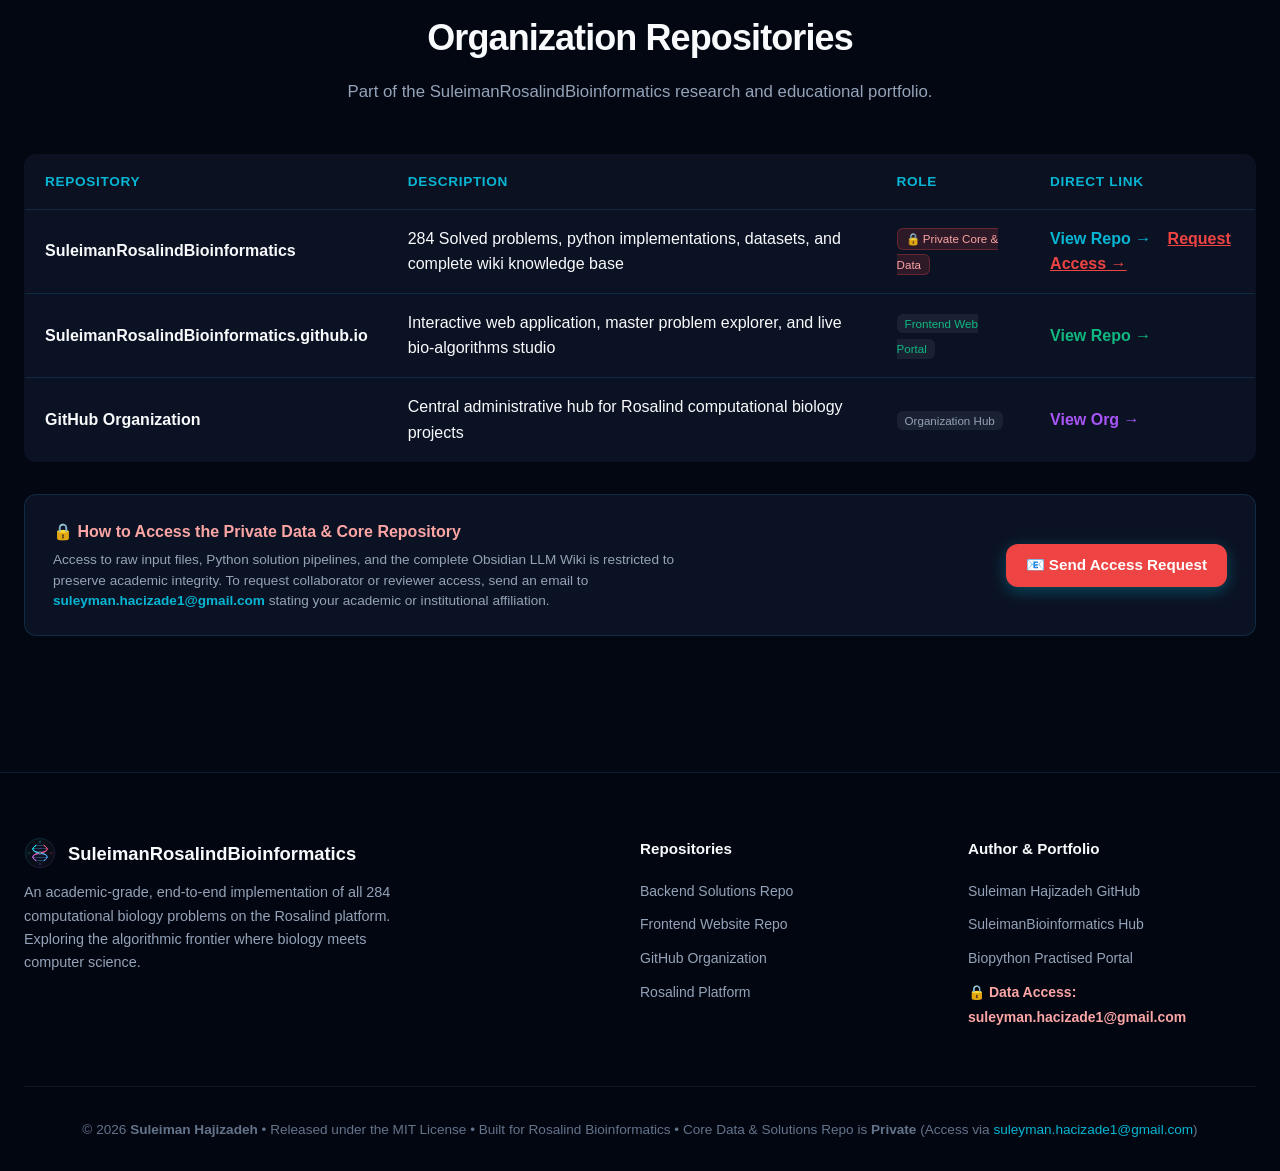
==== commit 59bc74d5: "feat(portal): add prominent private data notice, access request CTA banner, and email contact modal" ====
--- a/index.html
+++ b/index.html
@@ -59,6 +59,9 @@
             <path stroke-linecap="round" stroke-linejoin="round" d="M12 3v1m0 16v1m9-9h-1M4 12H3m15.364 6.364l-.707-.707M6.343 6.343l-.707-.707m12.728 0l-.707.707M6.343 17.657l-.707.707M16 12a4 4 0 11-8 0 4 4 0 018 0z" />
           </svg>
         </button>
+        <a href="mailto:suleyman.hacizade1@gmail.com?subject=Access%20Request%20-%20SuleimanRosalindBioinformatics" class="btn-secondary" style="padding: 0.5rem 0.85rem; font-size: 0.82rem; border-color: rgba(239, 68, 68, 0.4); color: #fca5a5;">
+          🔒 Request Access
+        </a>
         <a href="https://github.com/SuleimanRosalindBioinformatics/SuleimanRosalindBioinformatics" target="_blank" rel="noopener noreferrer" class="btn-secondary" style="padding: 0.5rem 1rem; font-size: 0.85rem;">
           <svg width="18" height="18" viewBox="0 0 24 24" fill="currentColor">
             <path d="M12 0C5.37 0 0 5.37 0 12c0 5.31 3.435 9.795 8.205 11.385.6.105.825-.255.825-.57 0-.285-.015-1.23-.015-2.235-3.015.555-3.795-.735-4.035-1.41-.135-.345-.72-1.41-1.23-1.695-.42-.225-1.02-.78-.015-.795.945-.015 1.62.87 1.845 1.23 1.08 1.815 2.805 1.305 3.495.99.105-.78.42-1.305.765-1.605-2.67-.3-5.46-1.335-5.46-5.925 0-1.305.465-2.385 1.23-3.225-.12-.3-.54-1.53.12-3.18 0 0 1.005-.315 3.3 1.23.96-.27 1.98-.405 3-.405s2.04.135 3 .405c2.295-1.56 3.3-1.23 3.3-1.23.66 1.65.24 2.88.12 3.18.765.84 1.23 1.905 1.23 3.225 0 4.605-2.805 5.625-5.475 5.925.435.375.81 1.095.81 2.22 0 1.605-.015 2.895-.015 3.3 0 .315.225.69.825.57A12.02 12.02 0 0024 12c0-6.63-5.37-12-12-12z"/>
@@ -109,6 +112,31 @@
           </a>
         </div>
 
+        <!-- Private Research Data & Access Notice Banner -->
+        <div class="access-notice-banner" style="margin: 2.25rem auto 2.5rem; max-width: 980px; background: rgba(239, 68, 68, 0.08); border: 1px solid rgba(239, 68, 68, 0.35); border-left: 5px solid #ef4444; border-radius: 12px; padding: 1.25rem 1.75rem; text-align: left; box-shadow: 0 8px 24px rgba(0,0,0,0.3);">
+          <div style="display: flex; align-items: flex-start; gap: 1rem; flex-wrap: wrap;">
+            <div style="font-size: 1.85rem; line-height: 1;">🔒</div>
+            <div style="flex: 1; min-width: 280px;">
+              <div style="font-size: 1rem; font-weight: 700; color: #fca5a5; margin-bottom: 0.4rem; display: flex; align-items: center; gap: 0.5rem; flex-wrap: wrap;">
+                <span>Private Core Data & Repository Access Notice</span>
+                <span style="font-size: 0.72rem; background: rgba(239, 68, 68, 0.25); color: #fecaca; padding: 0.15rem 0.55rem; border-radius: 999px; border: 1px solid rgba(239, 68, 68, 0.4); text-transform: uppercase; letter-spacing: 0.04em;">Access By Request</span>
+              </div>
+              <p style="font-size: 0.875rem; color: #f1f5f9; line-height: 1.55; margin-bottom: 0.5rem;">
+                <strong>🇬🇧 English:</strong> All primary Python solution scripts (<code>main.py</code> for 284 problems), official Rosalind benchmark inputs (<code>rosalind_*.txt</code>), verified outputs (<code>output.txt</code>), and the full 315+ note compounding LLM Wiki housed in the <a href="https://github.com/SuleimanRosalindBioinformatics/SuleimanRosalindBioinformatics" target="_blank" rel="noopener noreferrer" style="color: #38bdf8; text-decoration: underline; font-weight: 600;">SuleimanRosalindBioinformatics</a> core repository are <strong>Private</strong>. To request access for research, academic review, or evaluation purposes, please contact the author via email.
+              </p>
+              <p style="font-size: 0.85rem; color: #cbd5e1; line-height: 1.55; margin-bottom: 0.85rem;">
+                <strong>🇦🇿 Azərbaycan dili:</strong> Bütün 284 məsələnin icra edilən Python həlləri, rəsmi Rosalind datasetləri və LLM Wiki bilik bazası <strong>məxfidir (Private)</strong>. Elmi tədqiqat, akademik araşdırma və ya tanışlıq məqsədilə giriş (access) əldə etmək üçün elektron poçt ünvanına müraciət edə bilərsiniz.
+              </p>
+              <div style="display: flex; align-items: center; gap: 0.85rem; flex-wrap: wrap;">
+                <a href="mailto:suleyman.hacizade1@gmail.com?subject=Access%20Request%20-%20SuleimanRosalindBioinformatics" class="btn-primary" style="padding: 0.45rem 1.15rem; font-size: 0.84rem; background: #ef4444; border-color: #dc2626; color: #ffffff; text-decoration: none; border-radius: 6px; font-weight: 600; display: inline-flex; align-items: center; gap: 0.4rem;">
+                  <span>📧 Request Access: suleyman.hacizade1@gmail.com</span>
+                </a>
+                <span style="font-size: 0.8rem; color: #94a3b8;">Author: Suleiman M. Hajizadeh • Baku, Azerbaijan</span>
+              </div>
+            </div>
+          </div>
+        </div>
+
         <!-- Stats Grid -->
         <div id="overview" class="stats-grid">
           <div class="stat-card">
@@ -559,8 +587,11 @@
             <tr>
               <td><strong>SuleimanRosalindBioinformatics</strong></td>
               <td>284 Solved problems, python implementations, datasets, and complete wiki knowledge base</td>
-              <td><span class="tag-pill" style="color:var(--cyan-primary);">Backend Core & Data</span></td>
-              <td><a href="https://github.com/SuleimanRosalindBioinformatics/SuleimanRosalindBioinformatics" target="_blank" rel="noopener noreferrer" style="color:var(--cyan-primary); font-weight:600;">View Repo &rarr;</a></td>
+              <td><span class="tag-pill" style="color:#fca5a5; background:rgba(239,68,68,0.15); border:1px solid rgba(239,68,68,0.3);">🔒 Private Core &amp; Data</span></td>
+              <td>
+                <a href="https://github.com/SuleimanRosalindBioinformatics/SuleimanRosalindBioinformatics" target="_blank" rel="noopener noreferrer" style="color:var(--cyan-primary); font-weight:600; margin-right:0.75rem;">View Repo &rarr;</a>
+                <a href="mailto:suleyman.hacizade1@gmail.com?subject=Access%20Request%20-%20SuleimanRosalindBioinformatics" style="color:#ef4444; font-weight:600; text-decoration:underline;">Request Access &rarr;</a>
+              </td>
             </tr>
             <tr>
               <td><strong>SuleimanRosalindBioinformatics.github.io</strong></td>
@@ -576,6 +607,23 @@
             </tr>
           </tbody>
         </table>
+
+        <!-- Dedicated Access Request Box -->
+        <div style="margin-top: 2rem; background: var(--bg-card); border: 1px solid var(--bg-card-border); border-radius: var(--radius-md); padding: 1.5rem 1.75rem; display: flex; align-items: center; justify-content: space-between; gap: 1.5rem; flex-wrap: wrap;">
+          <div style="max-width: 650px;">
+            <div style="font-weight: 700; color: #fca5a5; margin-bottom: 0.35rem; display: flex; align-items: center; gap: 0.5rem;">
+              <span>🔒 How to Access the Private Data &amp; Core Repository</span>
+            </div>
+            <p style="font-size: 0.85rem; color: var(--text-muted); line-height: 1.5; margin: 0;">
+              Access to raw input files, Python solution pipelines, and the complete Obsidian LLM Wiki is restricted to preserve academic integrity. To request collaborator or reviewer access, send an email to <a href="mailto:suleyman.hacizade1@gmail.com?subject=Access%20Request%20-%20SuleimanRosalindBioinformatics" style="color: var(--cyan-primary); font-weight: 600;">suleyman.hacizade1@gmail.com</a> stating your academic or institutional affiliation.
+            </p>
+          </div>
+          <div>
+            <a href="mailto:suleyman.hacizade1@gmail.com?subject=Access%20Request%20-%20SuleimanRosalindBioinformatics" class="btn-primary" style="background: #ef4444; border-color: #dc2626; color: #fff; font-weight: 600; padding: 0.6rem 1.25rem;">
+              📧 Send Access Request
+            </a>
+          </div>
+        </div>
       </div>
     </section>
   </main>
@@ -620,12 +668,13 @@
             <li><a href="https://github.com/SuleimanHajizadeh" target="_blank" rel="noopener noreferrer">Suleiman Hajizadeh GitHub</a></li>
             <li><a href="https://suleimanbioinformatics.github.io/" target="_blank" rel="noopener noreferrer">SuleimanBioinformatics Hub</a></li>
             <li><a href="https://suleimanbiopythonpractised.github.io/" target="_blank" rel="noopener noreferrer">Biopython Practised Portal</a></li>
+            <li><a href="mailto:suleyman.hacizade1@gmail.com?subject=Access%20Request%20-%20SuleimanRosalindBioinformatics" style="color:#fca5a5; font-weight:600;">🔒 Data Access: suleyman.hacizade1@gmail.com</a></li>
           </ul>
         </div>
       </div>
 
       <div class="footer-bottom">
-        <p>&copy; 2026 <strong>Suleiman Hajizadeh</strong> • Released under the MIT License • Built for Rosalind Bioinformatics</p>
+        <p>&copy; 2026 <strong>Suleiman Hajizadeh</strong> • Released under the MIT License • Built for Rosalind Bioinformatics • Core Data &amp; Solutions Repo is <strong>Private</strong> (Access via <a href="mailto:suleyman.hacizade1@gmail.com" style="color:var(--cyan-primary);">suleyman.hacizade1@gmail.com</a>)</p>
       </div>
     </div>
   </footer>
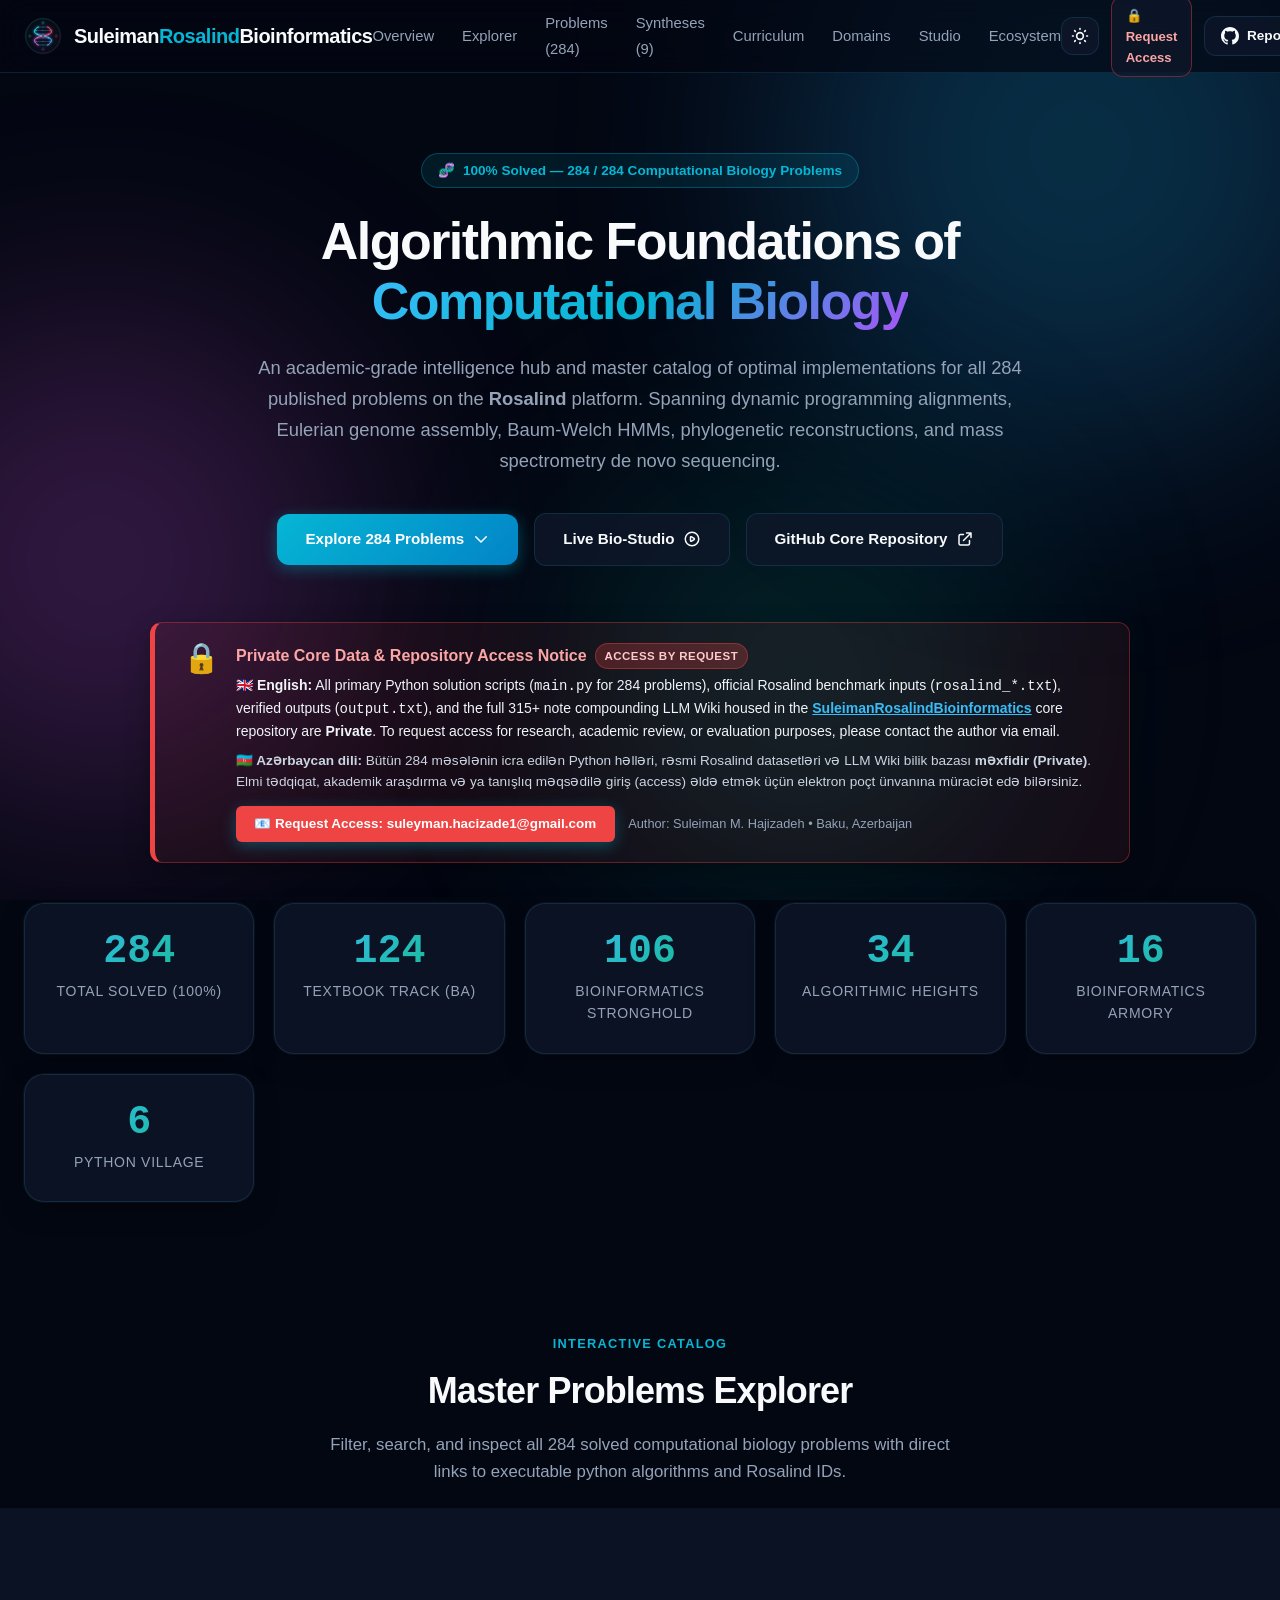
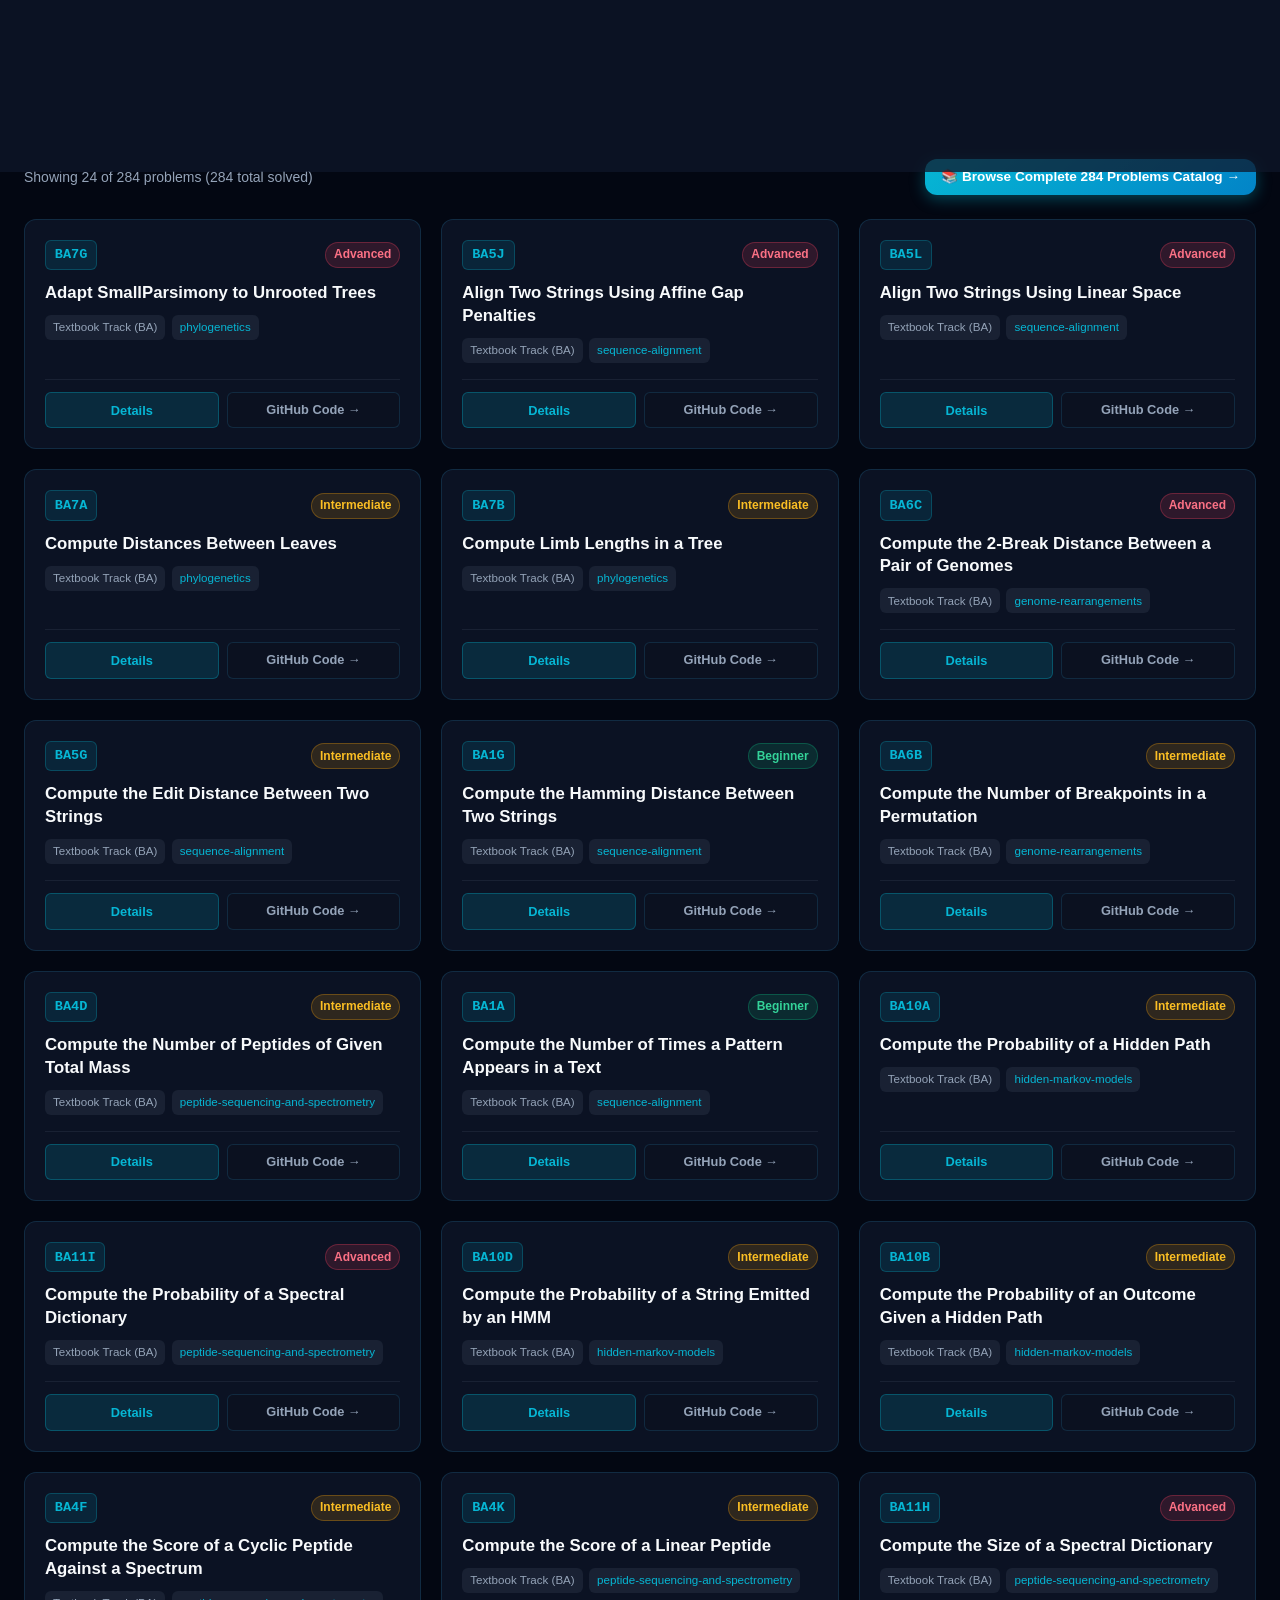
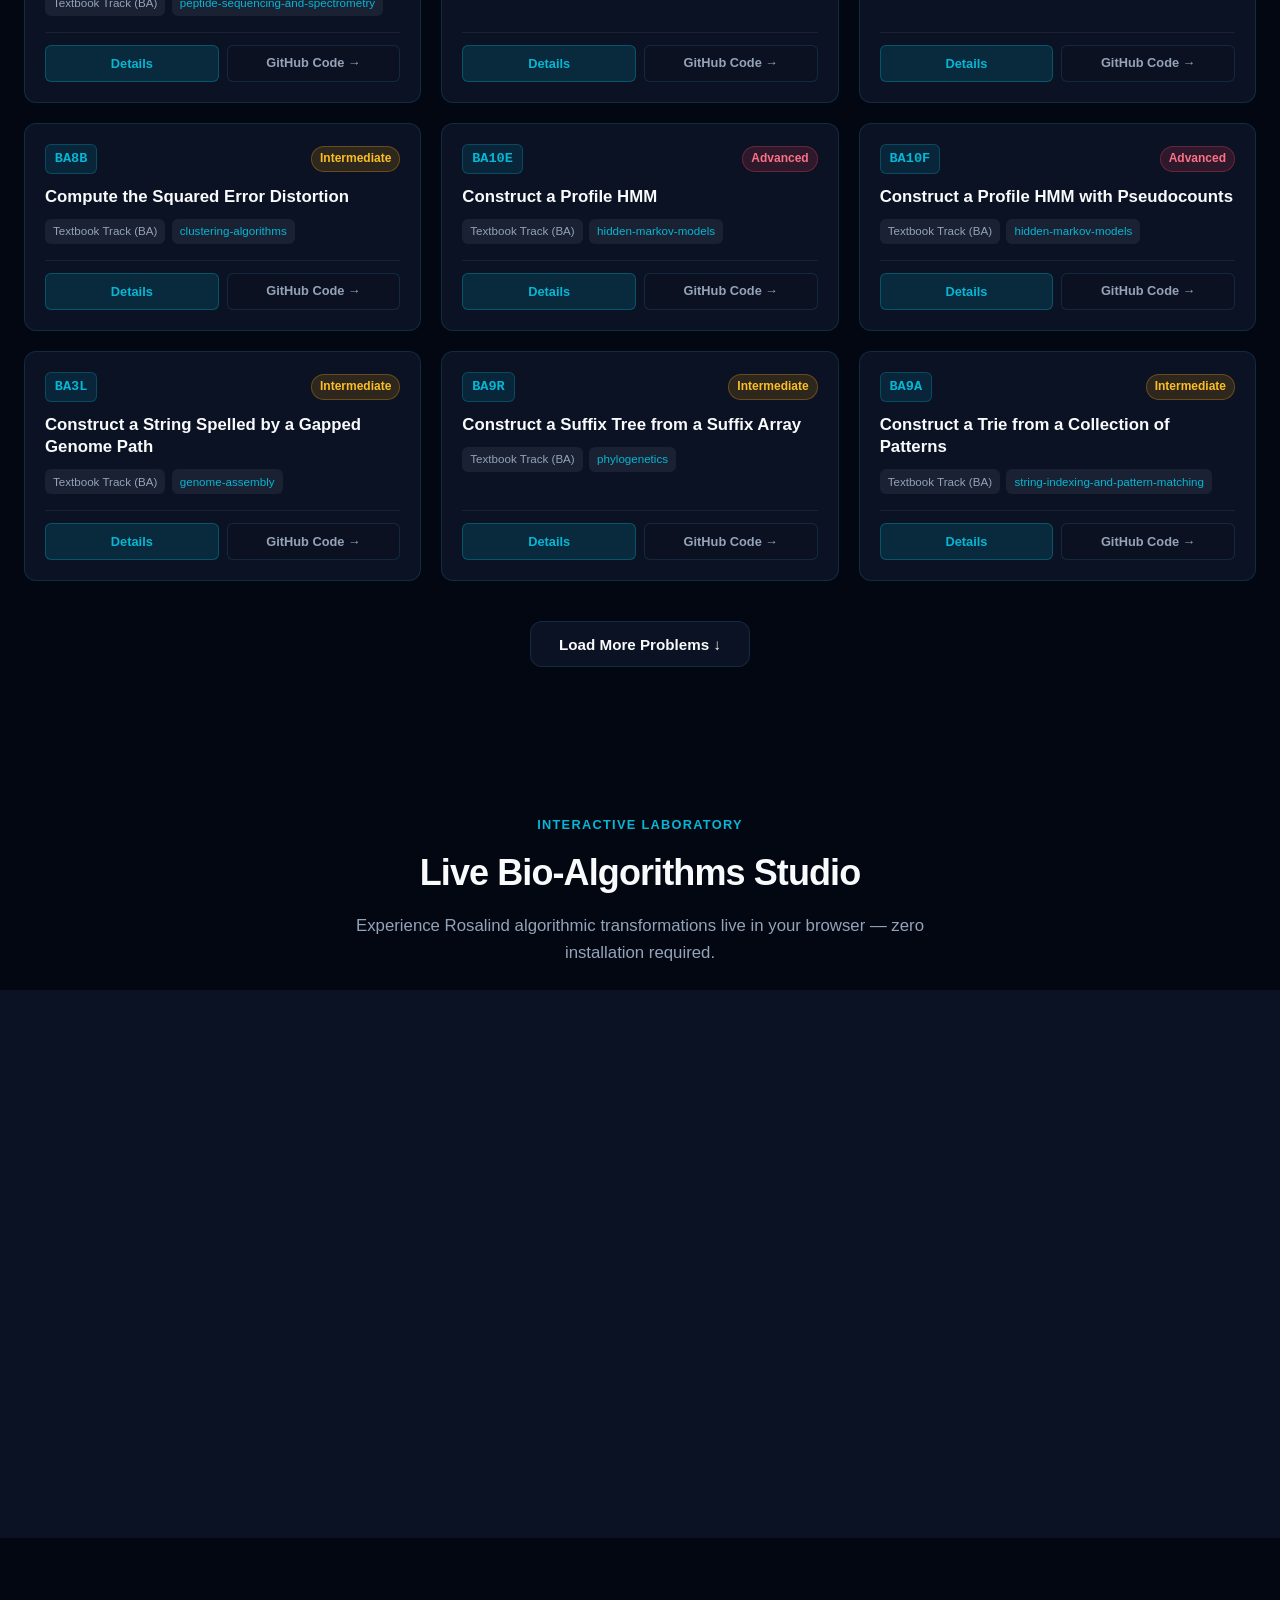
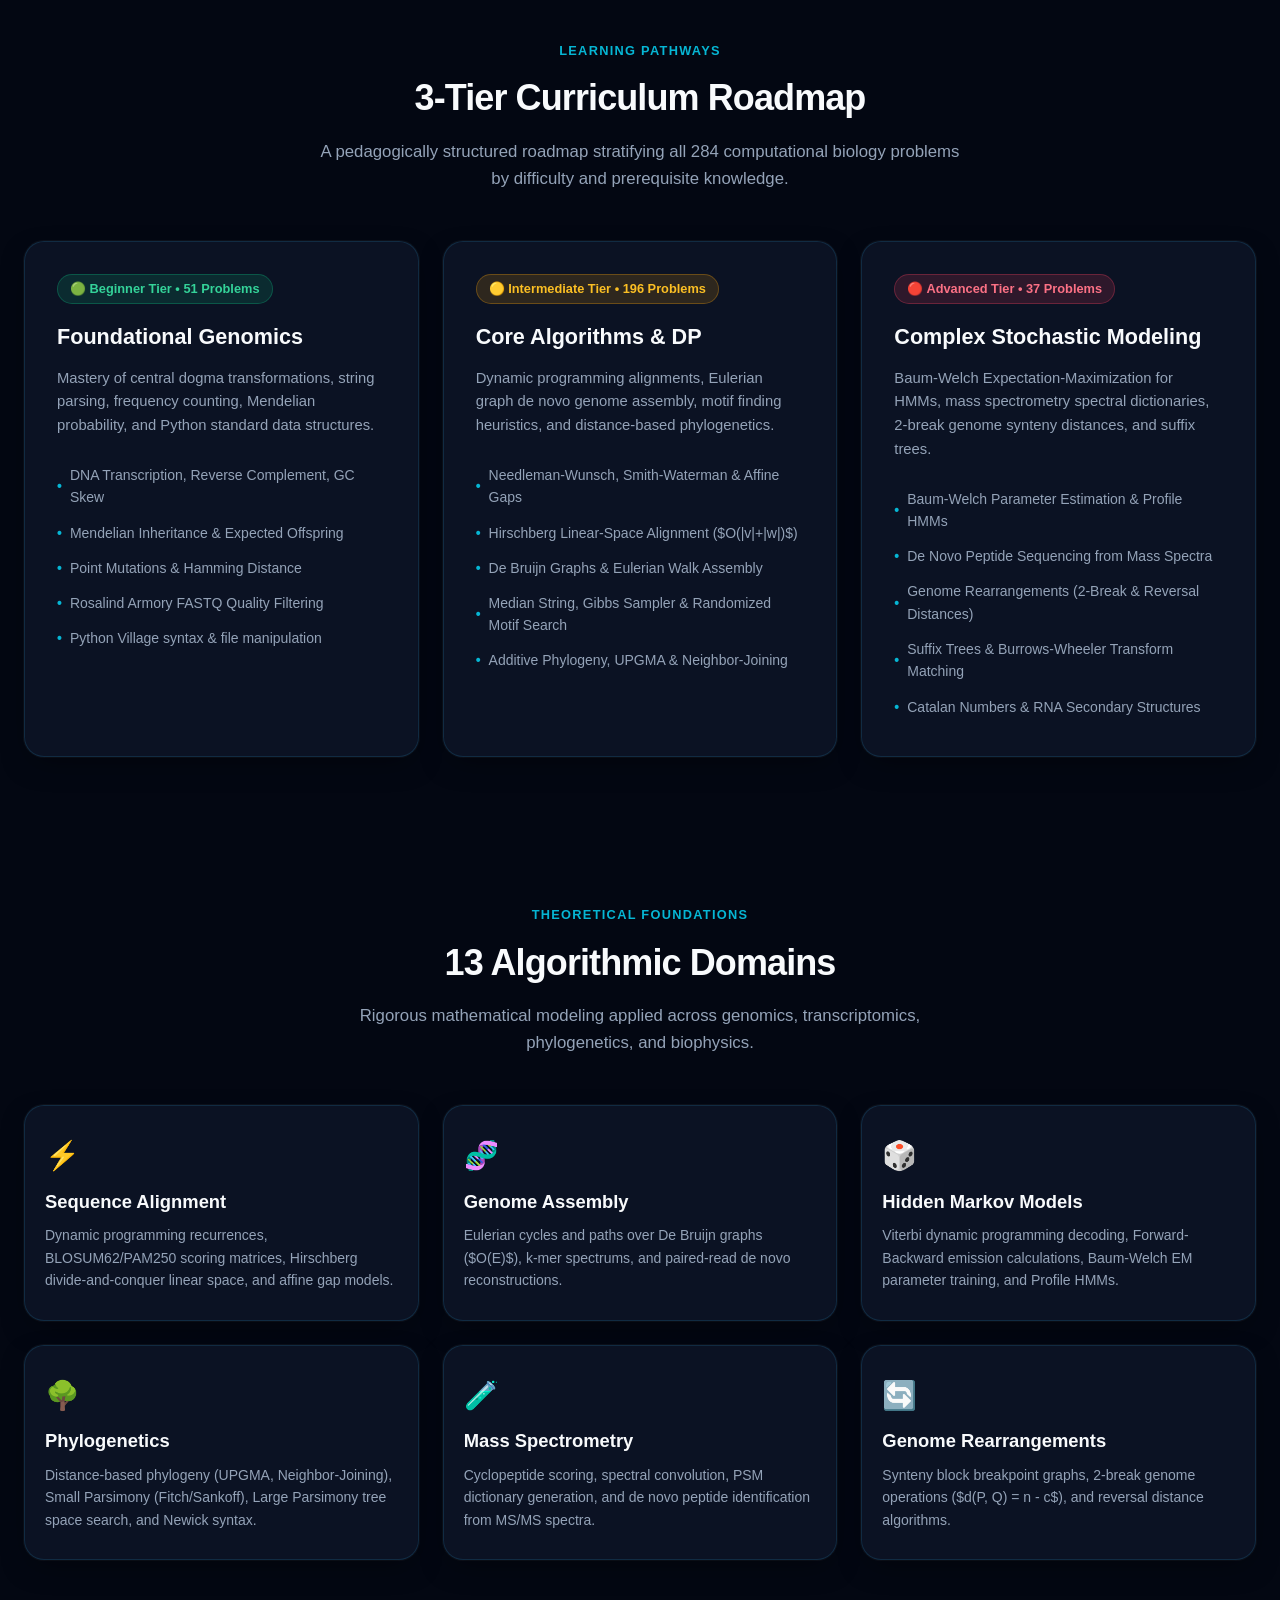
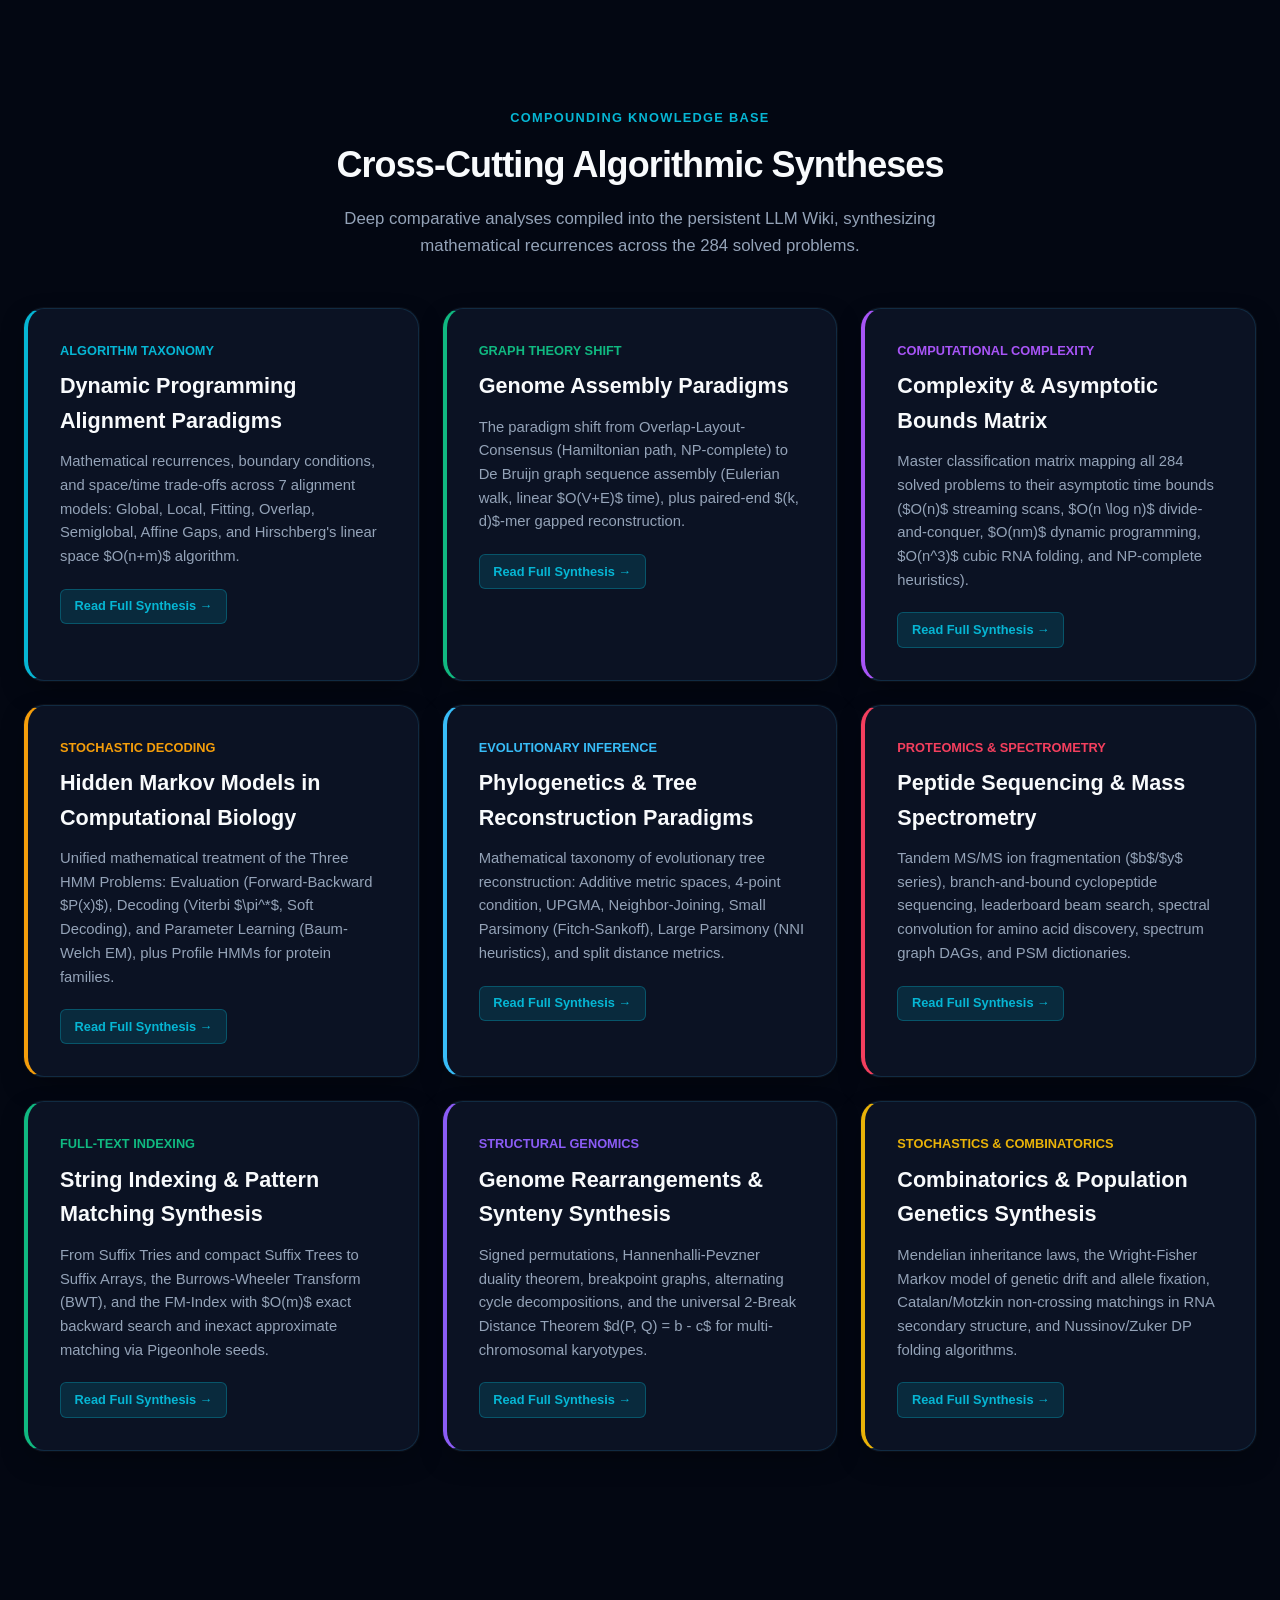
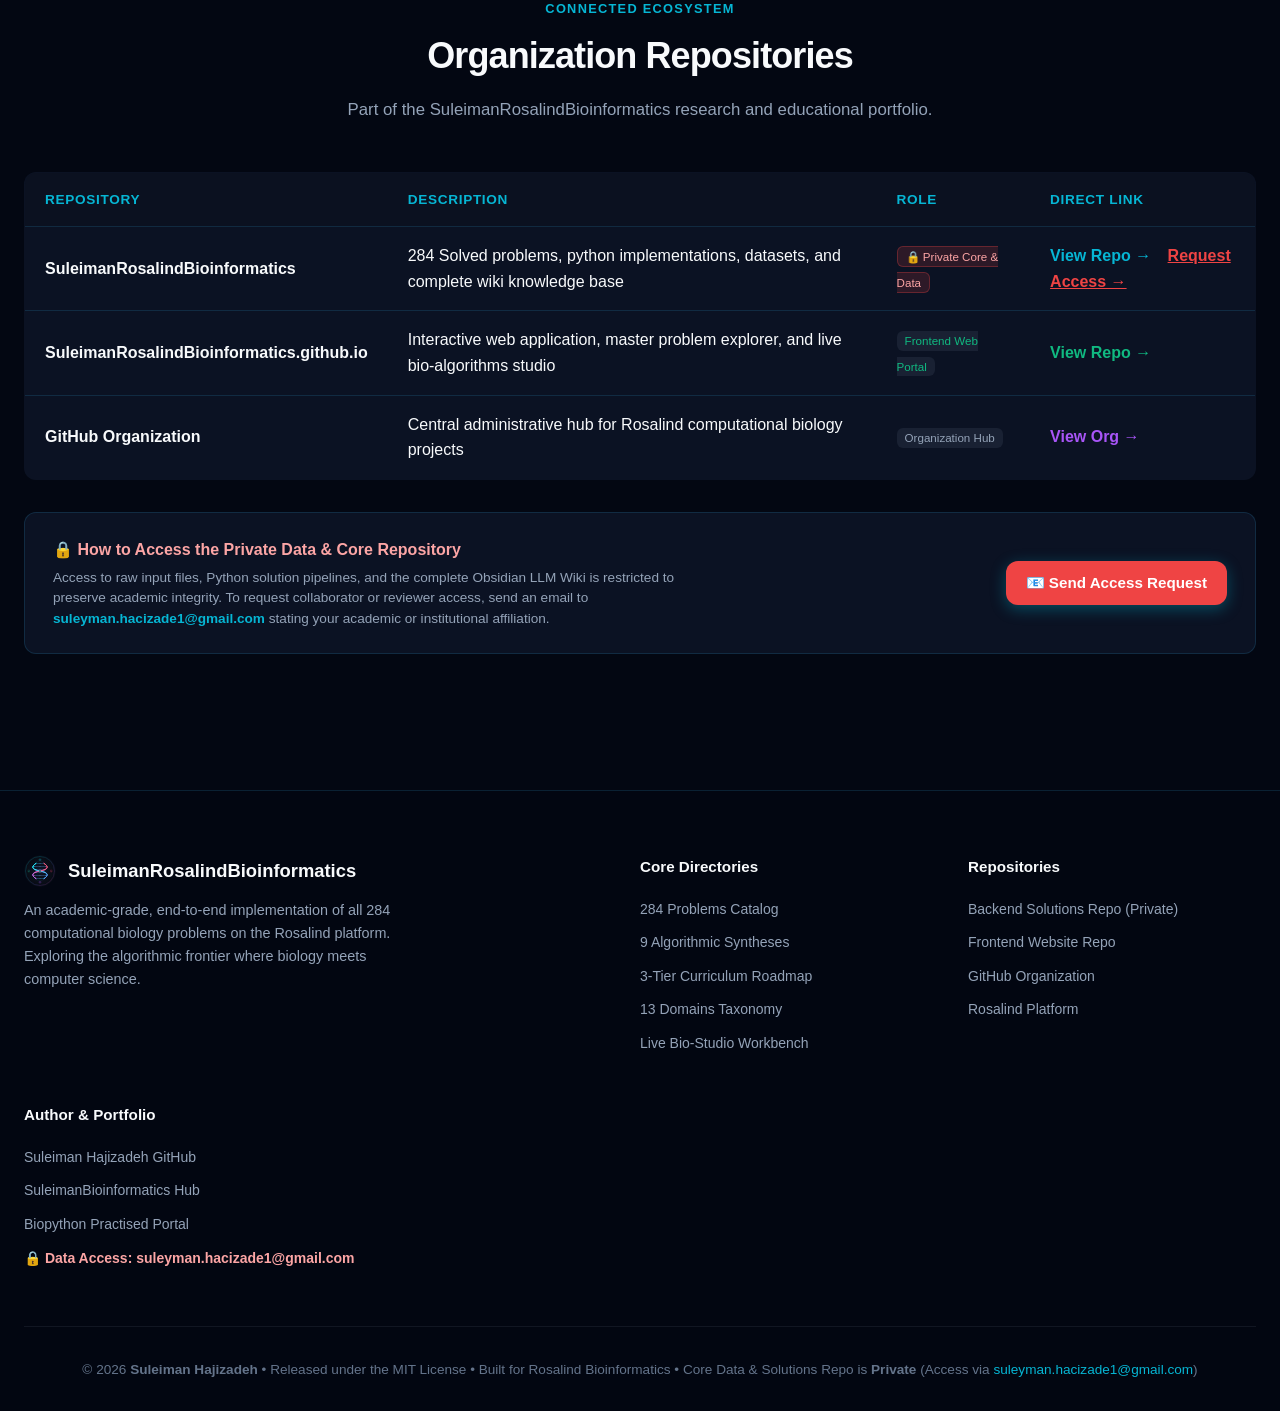
==== commit 808d43da: "feat(seo): architect-grade enterprise SEO system (sitemap, robots, JSON-LD Schema.org, OpenGraph, an" ====
--- a/index.html
+++ b/index.html
@@ -3,20 +3,49 @@
 <head>
   <meta charset="UTF-8" />
   <meta name="viewport" content="width=device-width, initial-scale=1.0" />
-  <title>SuleimanRosalindBioinformatics | Algorithmic Foundations of Computational Biology</title>
+  <title>SuleimanRosalindBioinformatics | 284/284 Solved Problems — Computational Biology & Algorithms Hub</title>
   
-  <meta name="description" content="Academic-grade solutions to all 284 published computational biology problems on the Rosalind platform — dynamic programming, De Bruijn genome assembly, Baum-Welch HMMs, and mass spectrometry." />
-  <meta name="keywords" content="Rosalind, Bioinformatics, Computational Biology, Algorithms, Dynamic Programming, Sequence Alignment, Genome Assembly, Hidden Markov Models, Phylogenetics, Python, Suleiman Hajizadeh" />
+  <meta name="description" content="Academic-grade intelligence platform for all 284 Rosalind computational biology problems — Needleman-Wunsch & Hirschberg alignment, De Bruijn genome assembly, Baum-Welch HMMs, Neighbor-Joining trees, FM-Index, synteny 2-breaks, and tandem mass spectrometry in Python." />
+  <meta name="keywords" content="Rosalind, Rosalind Problems, Rosalind Solutions, Bioinformatics Algorithms, Computational Biology, Needleman-Wunsch, Smith-Waterman, Hirschberg Linear Space, Gotoh Affine Gaps, De Bruijn Graphs, Eulerian Path, Baum-Welch HMM, Viterbi Algorithm, Profile HMM, Neighbor-Joining, UPGMA, Fitch-Sankoff, Small Parsimony, Large Parsimony, Suffix Trees, Suffix Arrays, Burrows-Wheeler Transform, FM-Index, 2-Break Distance, Hannenhalli-Pevzner, Tandem Mass Spectrometry, Cyclopeptide Sequencing, Wright-Fisher Drift, Catalan Numbers RNA, Motzkin Numbers, Nussinov Algorithm, BA1A, BA1B, BA2A, BA3A, BA4A, BA5A, BA5K, BA6A, BA6C, BA7A, BA8A, BA9A, BA9M, BA10A, BA11A, DNA, RNA, REVC, FIB, GC, HAMM, IPRB, PROT, SUBS, LCS, EDTA, GLOB, LOCA, Python 3, Suleiman Hajizadeh" />
   <meta name="author" content="Suleiman Hajizadeh" />
-
-  <!-- Open Graph / Meta -->
+  <meta name="robots" content="index, follow, max-snippet:-1, max-image-preview:large, max-video-preview:-1" />
+  <meta name="googlebot" content="index, follow, max-snippet:-1, max-image-preview:large" />
+  <meta name="bingbot" content="index, follow, max-snippet:-1, max-image-preview:large" />
+  <meta name="theme-color" content="#030712" />
+  <meta name="rating" content="General" />
+  <meta name="revisit-after" content="3 days" />
+  <meta name="language" content="English, Azerbaijani" />
+  <meta name="geo.region" content="AZ" />
+  <meta name="geo.placename" content="Baku" />
+  
+  <!-- Canonical URL -->
+  <link rel="canonical" href="https://suleimanrosalindbioinformatics.github.io/" />
+
+  <!-- Open Graph / Facebook / LinkedIn / WhatsApp / Telegram -->
   <meta property="og:type" content="website" />
-  <meta property="og:title" content="SuleimanRosalindBioinformatics | 284/284 Solved Problems" />
-  <meta property="og:description" content="Academic-grade repository and interactive intelligence hub for all 284 Rosalind computational biology challenges." />
+  <meta property="og:site_name" content="SuleimanRosalindBioinformatics" />
   <meta property="og:url" content="https://suleimanrosalindbioinformatics.github.io/" />
-  <meta property="og:image" content="assets/logo.svg" />
-
-  <!-- Icons -->
+  <meta property="og:title" content="SuleimanRosalindBioinformatics | 284/284 Solved Problems — Computational Biology & Algorithms" />
+  <meta property="og:description" content="Academic-grade intelligence platform for all 284 Rosalind computational biology challenges — Dynamic Programming, De Bruijn Assembly, Baum-Welch HMMs, Phylogenetics & Mass Spectrometry." />
+  <meta property="og:image" content="https://suleimanrosalindbioinformatics.github.io/assets/logo-emblem.png" />
+  <meta property="og:image:secure_url" content="https://suleimanrosalindbioinformatics.github.io/assets/logo-emblem.png" />
+  <meta property="og:image:type" content="image/png" />
+  <meta property="og:image:width" content="1024" />
+  <meta property="og:image:height" content="1024" />
+  <meta property="og:image:alt" content="SuleimanRosalindBioinformatics Official Emblem" />
+  <meta property="og:locale" content="en_US" />
+  <meta property="og:locale:alternate" content="az_AZ" />
+
+  <!-- Twitter / X -->
+  <meta name="twitter:card" content="summary_large_image" />
+  <meta name="twitter:site" content="@SuleimanHajizadeh" />
+  <meta name="twitter:creator" content="@SuleimanHajizadeh" />
+  <meta name="twitter:url" content="https://suleimanrosalindbioinformatics.github.io/" />
+  <meta name="twitter:title" content="SuleimanRosalindBioinformatics | 284/284 Solved Problems" />
+  <meta name="twitter:description" content="Academic-grade intelligence platform and interactive laboratory for all 284 Rosalind computational biology challenges." />
+  <meta name="twitter:image" content="https://suleimanrosalindbioinformatics.github.io/assets/logo-emblem.png" />
+
+  <!-- Icons & Web App Manifest -->
   <link rel="icon" type="image/svg+xml" href="favicon.svg" />
   <link rel="icon" type="image/png" sizes="64x64" href="favicon.png" />
   <link rel="apple-touch-icon" sizes="180x180" href="apple-touch-icon.png" />
@@ -24,6 +53,169 @@
 
   <!-- Stylesheet -->
   <link rel="stylesheet" href="css/style.css" />
+
+  <!-- JSON-LD Comprehensive Schema.org Architecture -->
+  <script type="application/ld+json">
+  {
+    "@context": "https://schema.org",
+    "@graph": [
+      {
+        "@type": "WebSite",
+        "@id": "https://suleimanrosalindbioinformatics.github.io/#website",
+        "url": "https://suleimanrosalindbioinformatics.github.io/",
+        "name": "SuleimanRosalindBioinformatics",
+        "headline": "Algorithmic Foundations of Computational Biology & Genomic Intelligence",
+        "description": "Academic-grade intelligence platform and master catalog of optimal implementations for all 284 published problems on the Rosalind platform.",
+        "publisher": {
+          "@id": "https://suleimanrosalindbioinformatics.github.io/#organization"
+        },
+        "potentialAction": {
+          "@type": "SearchAction",
+          "target": "https://suleimanrosalindbioinformatics.github.io/problems/?q={search_term_string}",
+          "query-input": "required name=search_term_string"
+        }
+      },
+      {
+        "@type": ["ResearchOrganization", "EducationalOrganization"],
+        "@id": "https://suleimanrosalindbioinformatics.github.io/#organization",
+        "name": "SuleimanRosalindBioinformatics",
+        "url": "https://suleimanrosalindbioinformatics.github.io/",
+        "logo": "https://suleimanrosalindbioinformatics.github.io/assets/logo-emblem.png",
+        "image": "https://suleimanrosalindbioinformatics.github.io/assets/logo-emblem.png",
+        "founder": {
+          "@type": "Person",
+          "name": "Suleiman Hajizadeh",
+          "jobTitle": "Bioinformatician & Software Architect",
+          "email": "suleyman.hacizade1@gmail.com",
+          "url": "https://github.com/SuleimanHajizadeh"
+        },
+        "email": "suleyman.hacizade1@gmail.com",
+        "sameAs": [
+          "https://github.com/SuleimanRosalindBioinformatics",
+          "https://github.com/SuleimanHajizadeh",
+          "https://suleimanbioinformatics.github.io/",
+          "https://suleimanbiopythonpractised.github.io/"
+        ]
+      },
+      {
+        "@type": "Course",
+        "@id": "https://suleimanrosalindbioinformatics.github.io/#curriculum",
+        "name": "Rosalind Computational Biology Master Algorithms Curriculum",
+        "description": "Comprehensive 3-tier curriculum covering all 284 Rosalind bioinformatics problems across 5 tracks: Textbook Track (BA), Stronghold, Algorithmic Heights, Armory, and Python Village.",
+        "provider": {
+          "@id": "https://suleimanrosalindbioinformatics.github.io/#organization"
+        },
+        "educationalLevel": "Undergraduate to Advanced Postgraduate",
+        "numberOfCredits": 284
+      },
+      {
+        "@type": "WebApplication",
+        "@id": "https://suleimanrosalindbioinformatics.github.io/#studio",
+        "name": "Live Bio-Algorithms Studio Workbench",
+        "applicationCategory": "EducationalApplication",
+        "operatingSystem": "All Modern Browsers",
+        "browserRequirements": "Requires JavaScript. HTML5 Canvas & Web API compatible.",
+        "description": "Interactive browser-native computational biology workbench: DNA transcription, translation, GC skew OriC calculation, Hamming distance, and Needleman-Wunsch DP alignment."
+      },
+      {
+        "@type": "BreadcrumbList",
+        "@id": "https://suleimanrosalindbioinformatics.github.io/#breadcrumbs",
+        "itemListElement": [
+          {
+            "@type": "ListItem",
+            "position": 1,
+            "name": "Home",
+            "item": "https://suleimanrosalindbioinformatics.github.io/"
+          },
+          {
+            "@type": "ListItem",
+            "position": 2,
+            "name": "Problems Catalog",
+            "item": "https://suleimanrosalindbioinformatics.github.io/problems/"
+          },
+          {
+            "@type": "ListItem",
+            "position": 3,
+            "name": "Algorithmic Syntheses",
+            "item": "https://suleimanrosalindbioinformatics.github.io/syntheses/"
+          },
+          {
+            "@type": "ListItem",
+            "position": 4,
+            "name": "Curriculum",
+            "item": "https://suleimanrosalindbioinformatics.github.io/curriculum/"
+          },
+          {
+            "@type": "ListItem",
+            "position": 5,
+            "name": "Domains",
+            "item": "https://suleimanrosalindbioinformatics.github.io/domains/"
+          },
+          {
+            "@type": "ListItem",
+            "position": 6,
+            "name": "Live Studio",
+            "item": "https://suleimanrosalindbioinformatics.github.io/studio/"
+          }
+        ]
+      },
+      {
+        "@type": "FAQPage",
+        "@id": "https://suleimanrosalindbioinformatics.github.io/#faq",
+        "mainEntity": [
+          {
+            "@type": "Question",
+            "name": "What is SuleimanRosalindBioinformatics?",
+            "acceptedAnswer": {
+              "@type": "Answer",
+              "text": "SuleimanRosalindBioinformatics is an academic-grade computational biology intelligence platform and GitHub organization featuring optimal solutions to all 284 published challenges on Rosalind.info, accompanied by a 315-note persistent LLM Wiki, 9 master mathematical domain syntheses, and an interactive in-browser bio-algorithms studio."
+            }
+          },
+          {
+            "@type": "Question",
+            "name": "How many Rosalind problems are solved in this repository?",
+            "acceptedAnswer": {
+              "@type": "Answer",
+              "text": "All 284 published problems (100% completion rate) across all five tracks: 124 problems in the Textbook Track (BA1A-BA11J), 106 in Bioinformatics Stronghold, 34 in Algorithmic Heights, 16 in Bioinformatics Armory, and 6 in Python Village."
+            }
+          },
+          {
+            "@type": "Question",
+            "name": "What algorithms and mathematical paradigms are implemented?",
+            "acceptedAnswer": {
+              "@type": "Answer",
+              "text": "The repository implements Needleman-Wunsch, Smith-Waterman, Gotoh affine gap penalties, Hirschberg linear-space alignment, De Bruijn graph Eulerian path sequence assembly, Baum-Welch HMMs, Viterbi decoding, UPGMA, Saitou-Nei Neighbor-Joining, Small and Large Parsimony, Suffix Trees, Burrows-Wheeler Transform (BWT), FM-Index backward search, 2-break genome rearrangements, tandem mass spectrometry de novo sequencing, Wright-Fisher genetic drift, and Nussinov RNA folding."
+            }
+          },
+          {
+            "@type": "Question",
+            "name": "Which programming language is used for the solutions?",
+            "acceptedAnswer": {
+              "@type": "Answer",
+              "text": "All core algorithms are implemented in pure Python 3 without external libraries to demonstrate complete mathematical and algorithmic mastery, documented with concise bilingual (Azerbaijani and English) inline comments."
+            }
+          },
+          {
+            "@type": "Question",
+            "name": "How can researchers or collaborators request access to the private core solutions repository?",
+            "acceptedAnswer": {
+              "@type": "Answer",
+              "text": "The core repository containing all 284 Python scripts (main.py), official dataset inputs (rosalind_*.txt), verified outputs (output.txt), and the 315-note compounding LLM Wiki is Private to preserve academic integrity. To request collaborator or reviewer access, please send an email with your academic or institutional affiliation to suleyman.hacizade1@gmail.com."
+            }
+          },
+          {
+            "@type": "Question",
+            "name": "What are the 9 cross-cutting algorithmic syntheses?",
+            "acceptedAnswer": {
+              "@type": "Answer",
+              "text": "The 9 master domain syntheses cover: 1) Dynamic Programming Alignment Paradigms, 2) Genome Assembly (OLC vs De Bruijn), 3) Complexity & Asymptotic Bounds Matrix, 4) Hidden Markov Models in Computational Biology, 5) Phylogenetics & Tree Reconstruction, 6) Peptide Sequencing & Mass Spectrometry, 7) String Indexing & Pattern Matching, 8) Genome Rearrangements & Synteny, and 9) Combinatorics & Population Genetics."
+            }
+          }
+        ]
+      }
+    ]
+  }
+  </script>
 </head>
 <body>
   <!-- Ambient Atmosphere -->
@@ -44,11 +236,12 @@
       <nav aria-label="Main Navigation">
         <ul class="nav-links">
           <li><a href="#overview" class="nav-link">Overview</a></li>
-          <li><a href="#explorer" class="nav-link">Problems Explorer</a></li>
-          <li><a href="#studio" class="nav-link">Live Studio</a></li>
-          <li><a href="#curriculum" class="nav-link">Curriculum</a></li>
-          <li><a href="#domains" class="nav-link">Domains</a></li>
-          <li><a href="#syntheses" class="nav-link">Syntheses</a></li>
+          <li><a href="#explorer" class="nav-link">Explorer</a></li>
+          <li><a href="problems/" class="nav-link">Problems (284)</a></li>
+          <li><a href="syntheses/" class="nav-link">Syntheses (9)</a></li>
+          <li><a href="curriculum/" class="nav-link">Curriculum</a></li>
+          <li><a href="domains/" class="nav-link">Domains</a></li>
+          <li><a href="studio/" class="nav-link">Studio</a></li>
           <li><a href="#ecosystem" class="nav-link">Ecosystem</a></li>
         </ul>
       </nav>
@@ -225,13 +418,24 @@
           </div>
         </div>
 
-        <div class="results-meta">
+        <div class="results-meta" style="display: flex; justify-content: space-between; align-items: center; flex-wrap: wrap; gap: 0.75rem; margin-bottom: 1.5rem;">
           <span id="results-count">Loading problem database...</span>
+          <a href="problems/" class="btn-primary" style="padding: 0.45rem 1rem; font-size: 0.85rem; text-decoration: none; display: inline-flex; align-items: center; gap: 0.4rem;">
+            <span>📚 Browse Complete 284 Problems Catalog &rarr;</span>
+          </a>
         </div>
 
         <!-- Problems Grid Container -->
         <div id="problems-grid" class="problems-grid">
-          <!-- Populated by app.js -->
+          <noscript>
+            <div style="grid-column: 1 / -1; background: var(--bg-card); padding: 2rem; border-radius: var(--radius-md); border: 1px solid var(--bg-card-border); text-align: center;">
+              <h3 style="color: var(--text-main); margin-bottom: 0.75rem;">JavaScript Disabled: View Full Crawlable Catalog</h3>
+              <p style="color: var(--text-muted); margin-bottom: 1.25rem;">
+                Explore all 284 solved Rosalind computational biology problems in our pre-rendered static HTML catalog.
+              </p>
+              <a href="problems/" class="btn-primary" style="text-decoration: none; display: inline-block;">Open Standalone Problems Catalog &rarr;</a>
+            </div>
+          </noscript>
         </div>
 
         <div id="load-more-wrapper" class="load-more-wrapper" style="display: none;">
@@ -653,9 +857,20 @@
         </div>
 
         <div class="footer-col">
+          <h4>Core Directories</h4>
+          <ul>
+            <li><a href="problems/">284 Problems Catalog</a></li>
+            <li><a href="syntheses/">9 Algorithmic Syntheses</a></li>
+            <li><a href="curriculum/">3-Tier Curriculum Roadmap</a></li>
+            <li><a href="domains/">13 Domains Taxonomy</a></li>
+            <li><a href="studio/">Live Bio-Studio Workbench</a></li>
+          </ul>
+        </div>
+
+        <div class="footer-col">
           <h4>Repositories</h4>
           <ul>
-            <li><a href="https://github.com/SuleimanRosalindBioinformatics/SuleimanRosalindBioinformatics" target="_blank" rel="noopener noreferrer">Backend Solutions Repo</a></li>
+            <li><a href="https://github.com/SuleimanRosalindBioinformatics/SuleimanRosalindBioinformatics" target="_blank" rel="noopener noreferrer">Backend Solutions Repo (Private)</a></li>
             <li><a href="https://github.com/SuleimanRosalindBioinformatics/SuleimanRosalindBioinformatics.github.io" target="_blank" rel="noopener noreferrer">Frontend Website Repo</a></li>
             <li><a href="https://github.com/SuleimanRosalindBioinformatics" target="_blank" rel="noopener noreferrer">GitHub Organization</a></li>
             <li><a href="http://rosalind.info/" target="_blank" rel="noopener noreferrer">Rosalind Platform</a></li>
